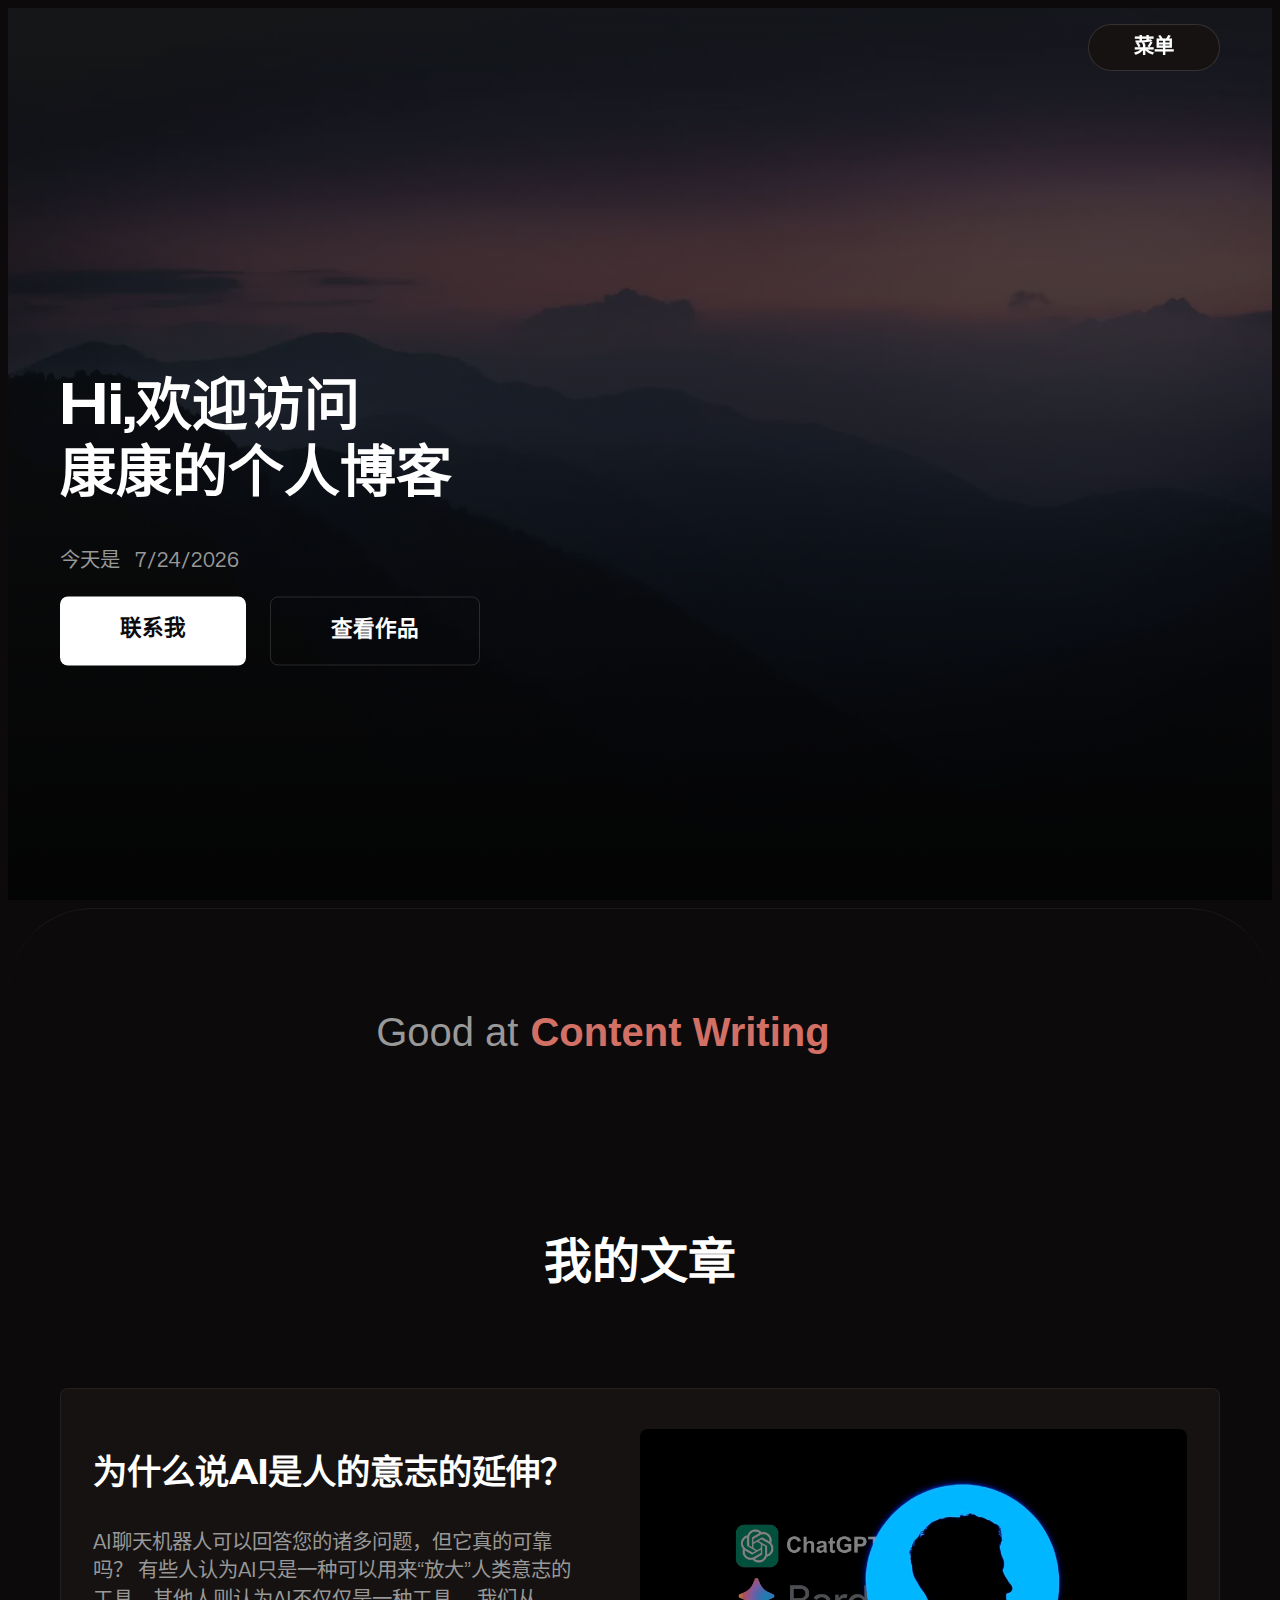
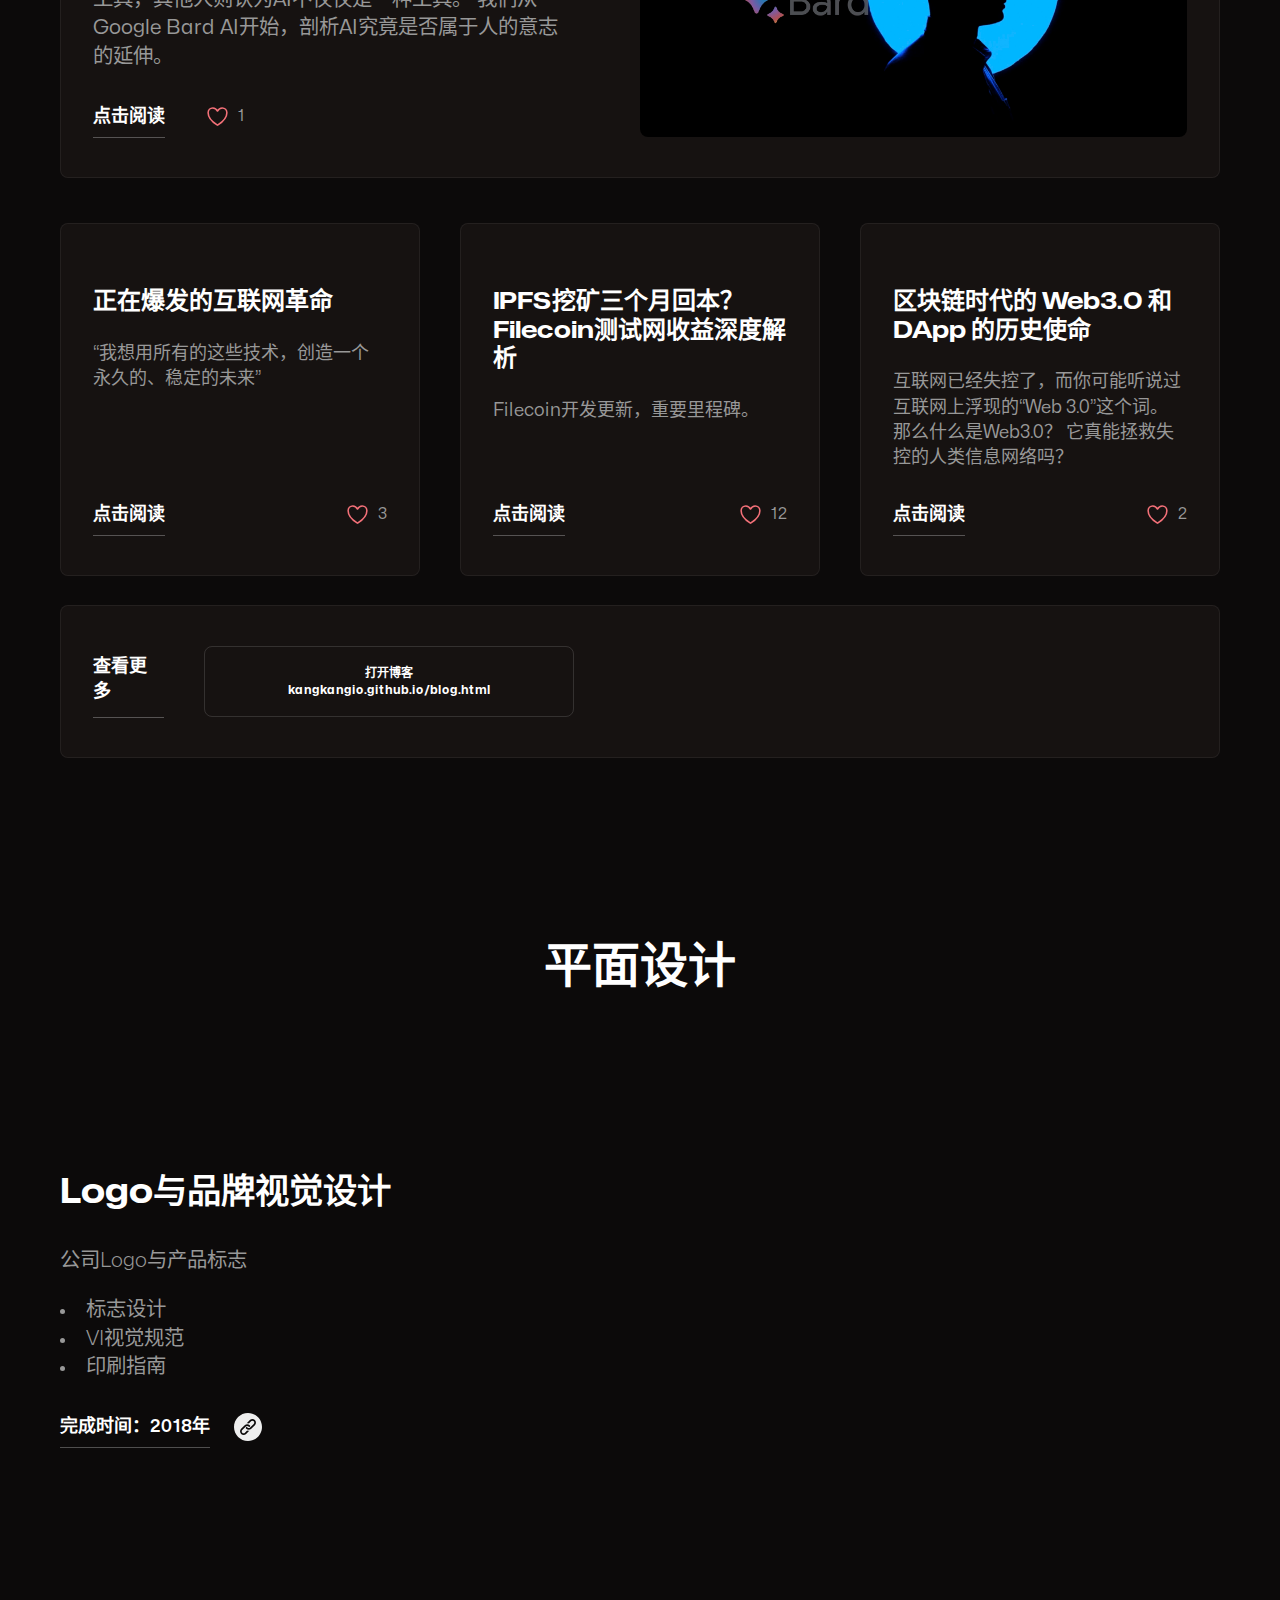
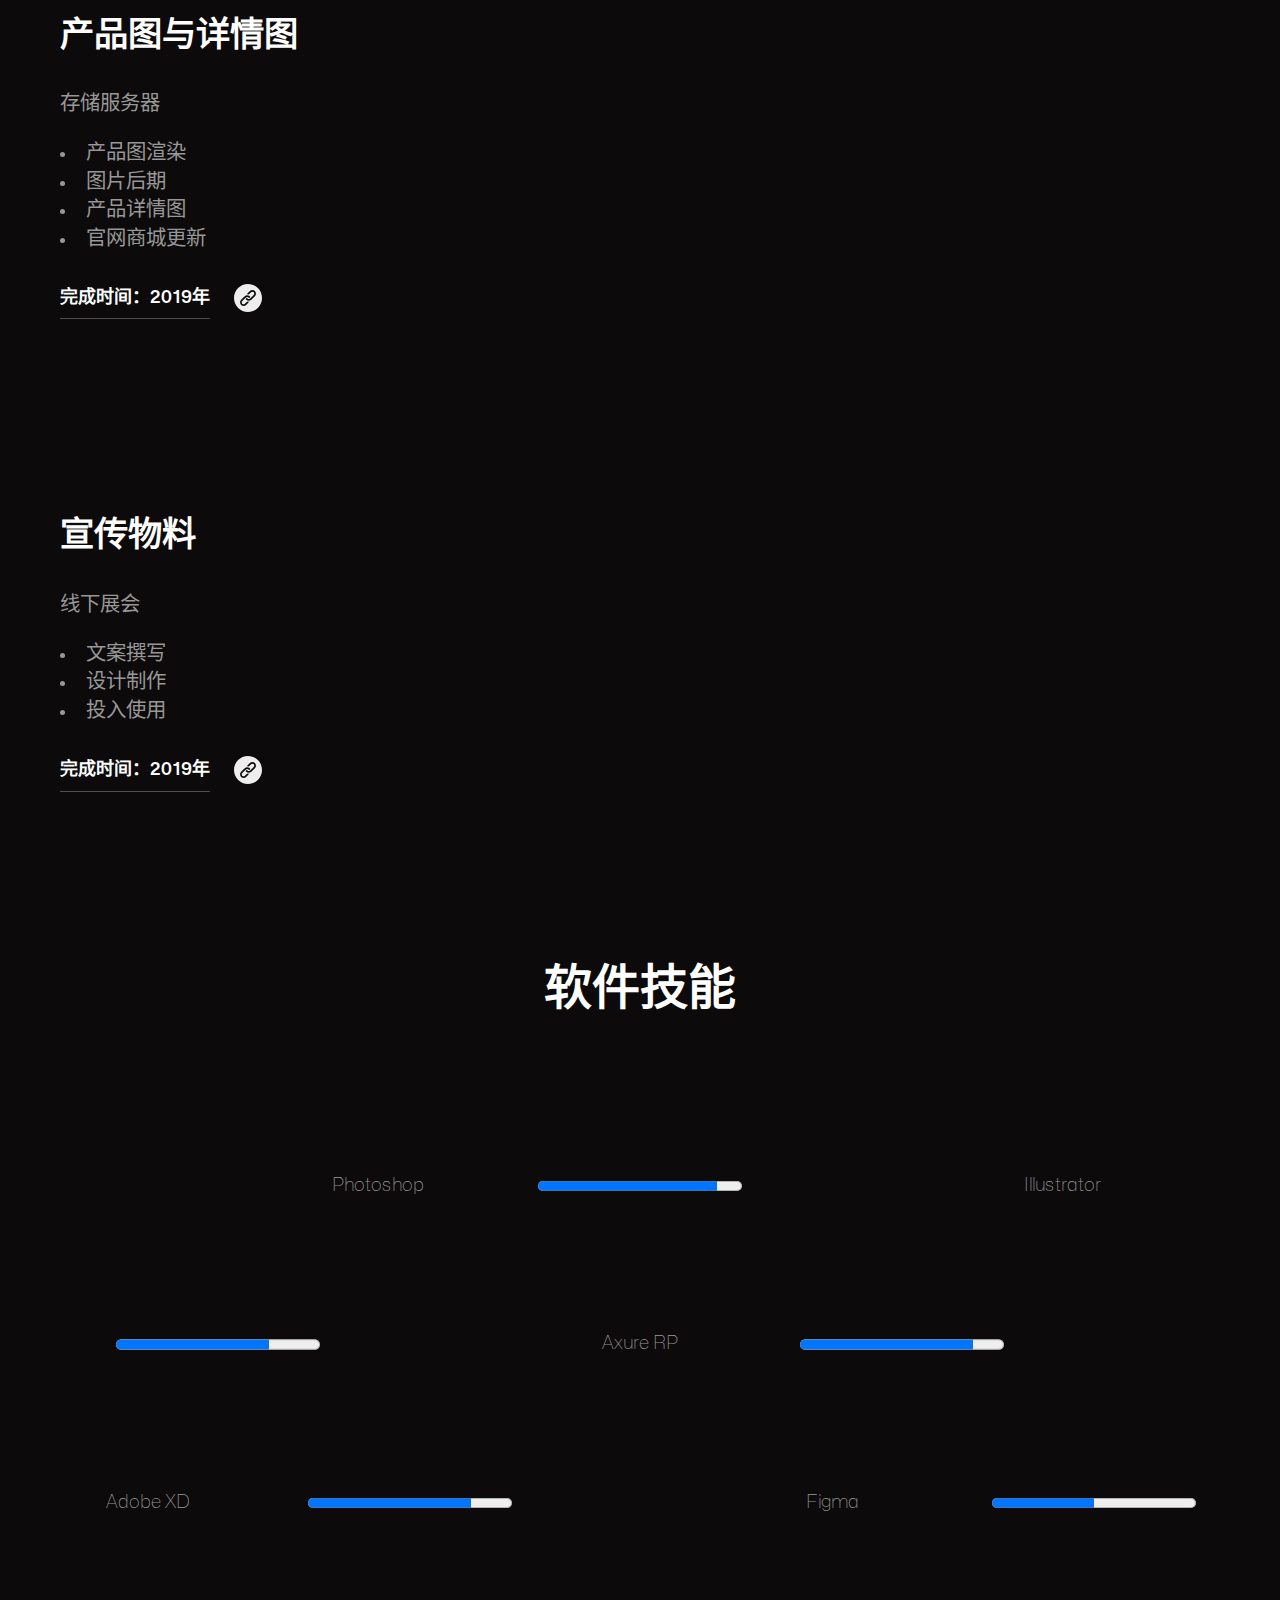
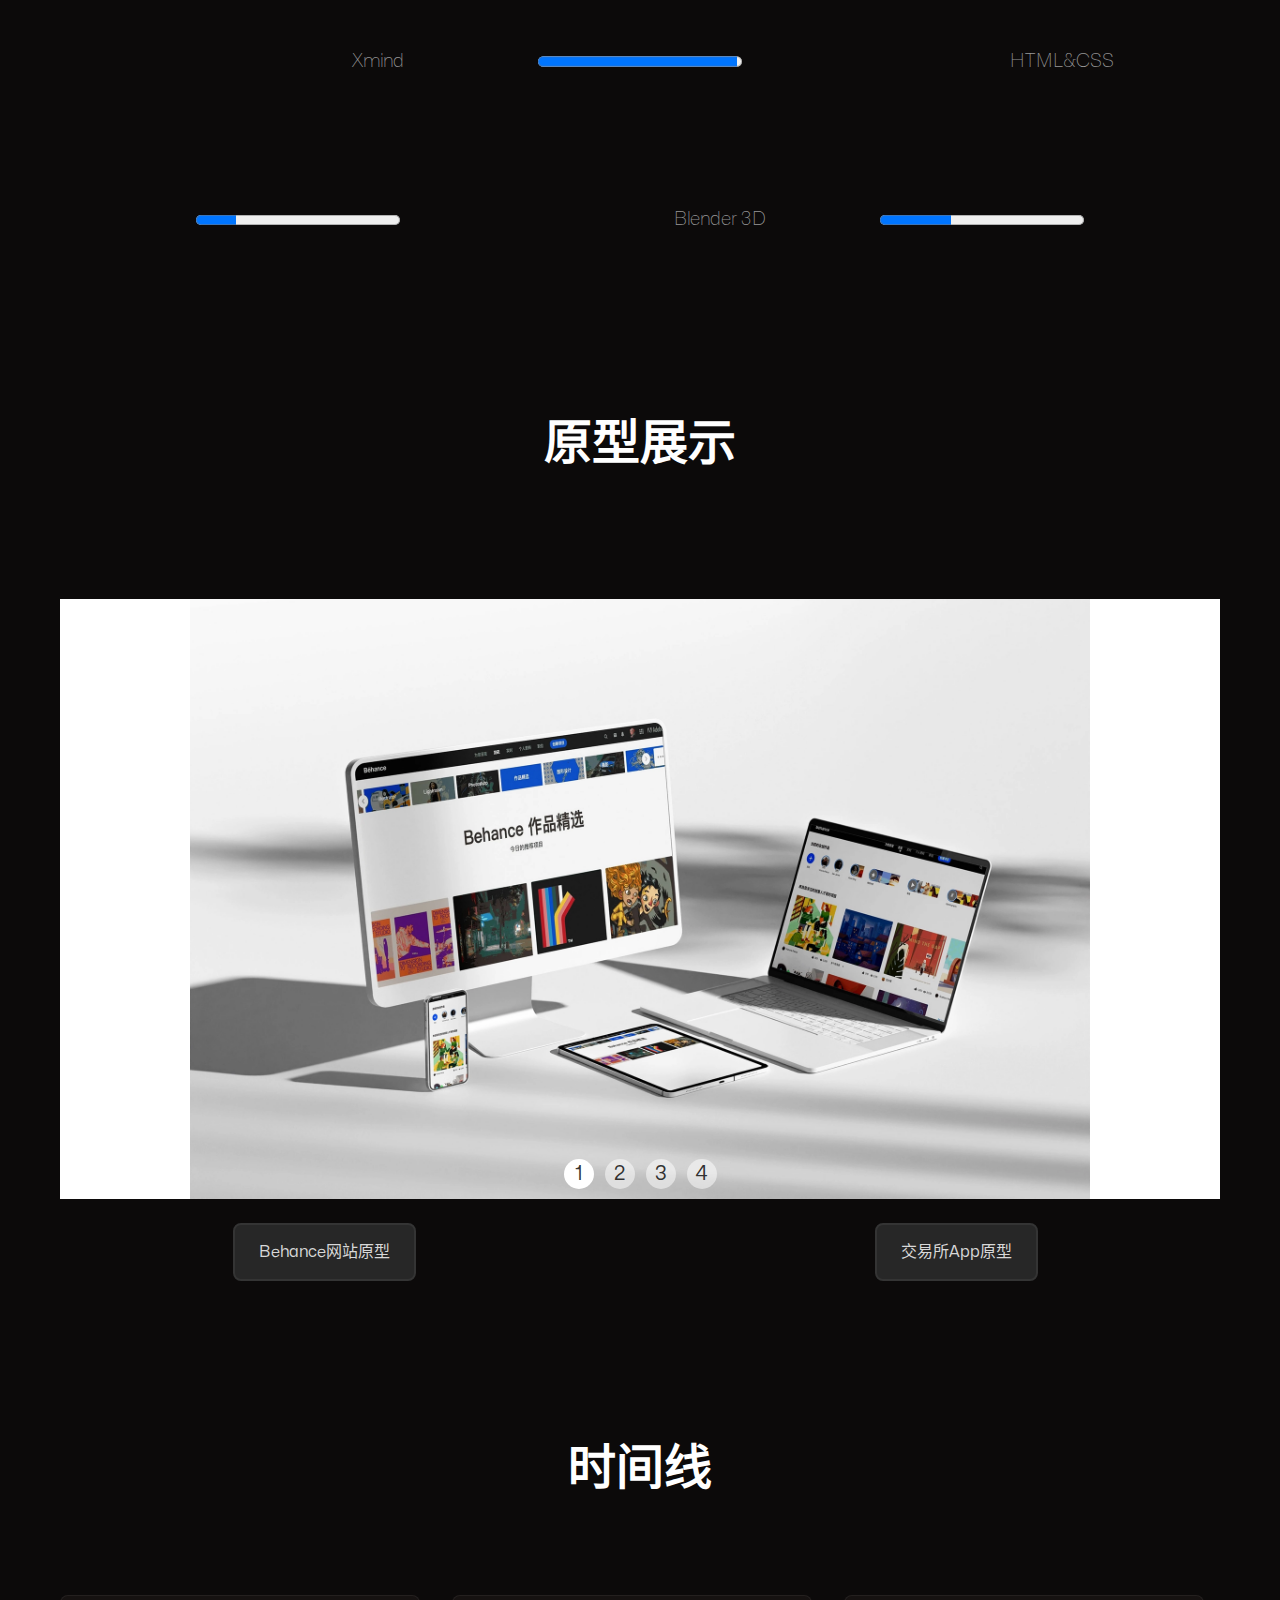
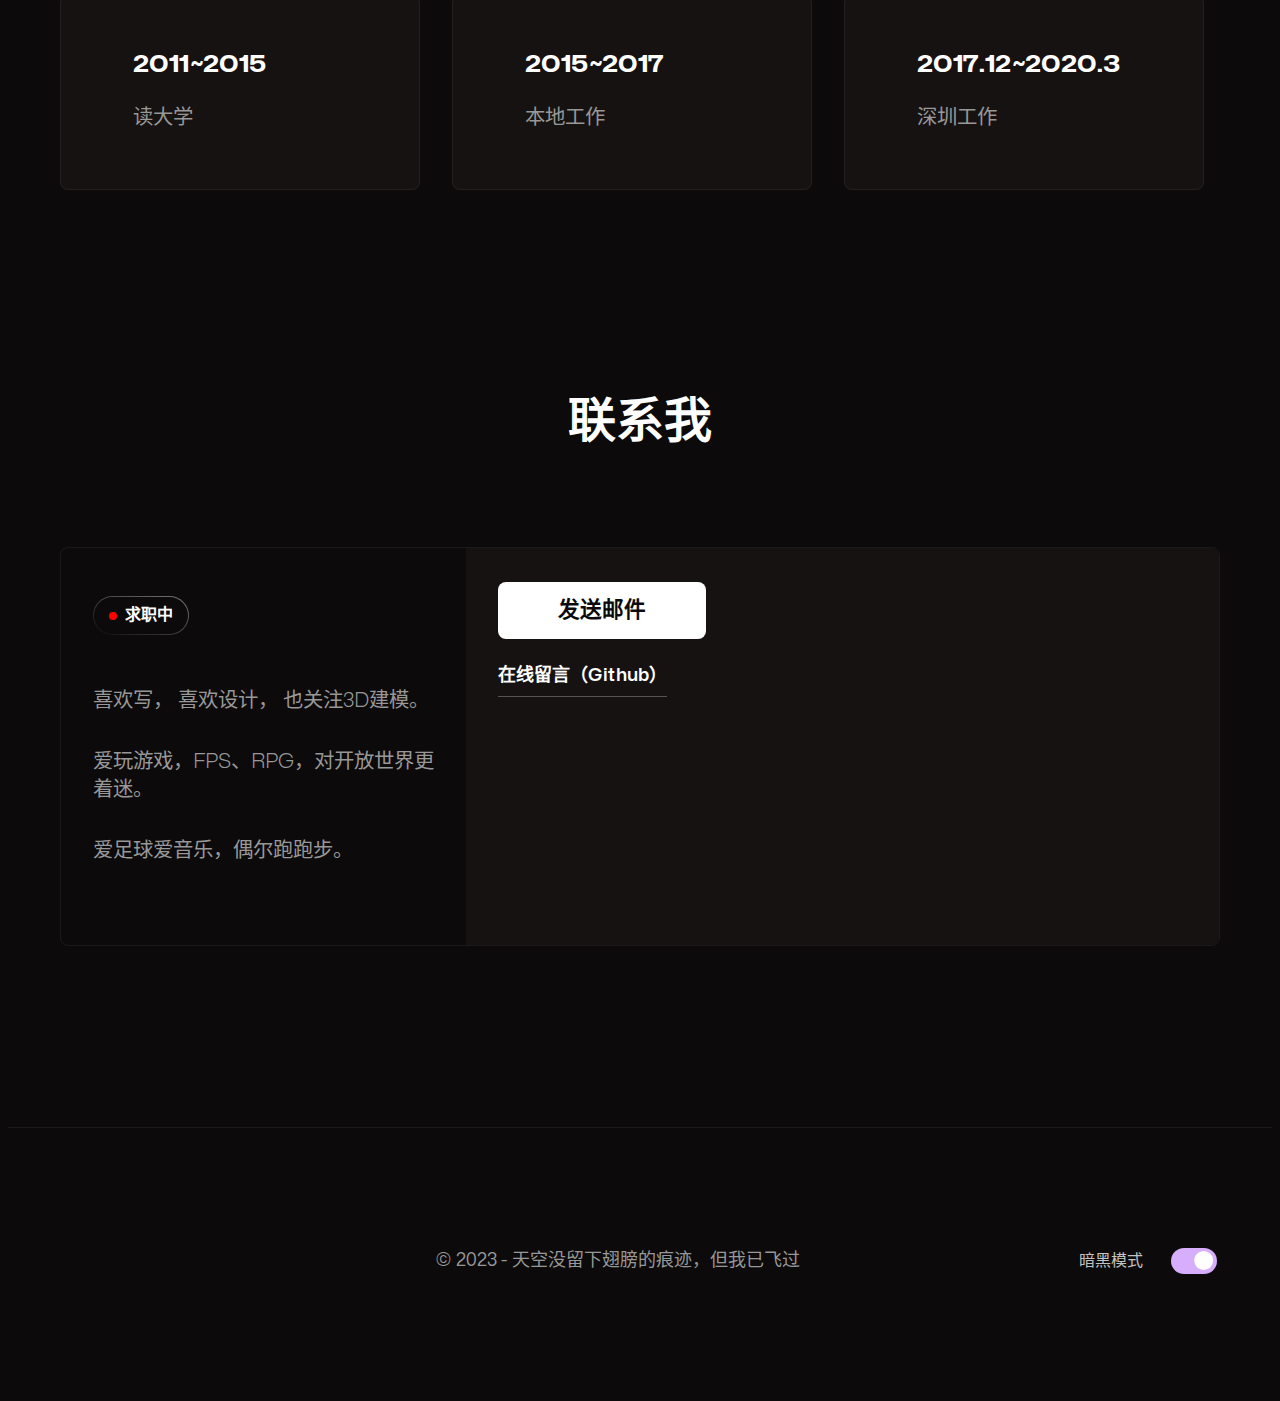
==== index.html @ b799b916 "V2" ====
<!DOCTYPE html>
<html lang="zh-CN">
  <head>
    <meta charset="UTF-8" />
    <meta http-equiv="X-UA-Compatible" content="IE=edge" />
    <meta name="viewport" content="width=device-width, initial-scale=1.0" />
    <meta name="robots" content="index, follow" />

    <!-- Read and update content attributes accordingly  -->

    <meta
      name="description"
      content="康康的个人网站"
    />

    <!-- Google / Search Engine Tags -->
<meta itemprop="name" content="康康的个人网站">
<meta itemprop="description" content="康康的个人网站">

<!-- Reference screenshot of updated site's header in place of content -->
<meta itemprop="image" content="assets/images/sharing-card.png">

<!-- Facebook Meta Tags -->
<meta property="og:url" content="#">
<meta property="og:type" content="website">
<meta property="og:title" content="康康的个人网站">
<meta property="og:description" content="康康的个人网站">

<!-- Reference screenshot of updated site's header in content -->
<meta property="og:image" content="assets/images/sharing-card.png">

<!-- Twitter Meta Tags -->
<meta name="twitter:card" content="summary_large_image">
<meta name="twitter:title" content="康康的个人网站">
<meta name="twitter:description" content="康康的个人网站">

<!-- Reference screenshot of updated site's header in content -->
<meta name="twitter:image" content="assets/images/sharing-card.png">


<!-- Update favicon href attribute with image of yourself -->
    <link
      rel="shortcut icon"
      href="assets/images/favicons.png"
      type="image/png"
    />

    <!-- Preloading fonts for better performance -->

    <link
      rel="preload"
      href="assets/fonts/Mona-Sans.woff2"
      as="font"
      type="font/woff2"
      crossorigin
    />

    <link rel="stylesheet" href="style.css" />
    <script src="script.js" defer></script>

    <!-- Your name here -->
    <title>康康的个人网站</title>
  </head>

  <body>

    <script>
      const theme = localStorage.getItem("theme") || "dark";
      document.body.classList.add(theme);
    </script>

    <header class="header">

      <div class="menu-btn-container">
        <div class="container">
          <button class="menu-btn">菜单</button>
        </div>
      </div>
      <nav class="nav hidden">
        <ol class="nav-items">
          <li class="nav-item"><a href="#">主 页</a></li>
          <li class="nav-item"><a href="#work">设 计</a></li>
          <li class="nav-item"><a href="/blog.html">文 章</a></li>
          <li class="nav-item"><a href="#skills">技 能</a></li>
          <li class="nav-item">
            <a href="#contact" aria-data="last-focused">联 系</a>
          </li>
        </ol>
      </nav>

      <div class="container">
        <div class="header-textbox">
          <!-- Replace with your name and job title -->
          <h1 class="h1">
            Hi,欢迎访问<br />
            康康的个人博客
          </h1>

          <!-- Add a small introductory paragraph about yourself -->
          <p class="header-text">
             <!-- date -->
            <div id="current_date">
              <script>
              date = new Date();
              year = date.getFullYear();
              month = date.getMonth() + 1;
              day = date.getDate();
              document.getElementById("current_date").innerHTML = "今天是 &nbsp; "+ month + "/" + day + "/" + year;
              </script>
              <!-- date end -->
          </p>

          <div class="header-btns">
            <a href="#contact" class="btn btn-cta">联系我</a>
            <a href="#blog" class="btn btn-secondary">查看作品</a>
          </div>
        </div>
      </div>
    </header>

    <main>
<!-- skill start-->   
      <section class="client">
        <div class="container">
          <h2 class="h2"></h2>
          <div class="logos">
            <!-- Replace alt with client/company name and src attributes of images with path to relative img of client logo -->
          
            <div class="logo-group">

             <!-- anmated text start-->  
             <div class="AnimatedText">

              <p>Good at</p>
              <b>
                <div class="innerAnimatedText">
                  Content Writing<br/> 
                  Copywriting<br/>
                  Graphic Design<br />
                  Product Operations<br />
                  PPT
                  </div>
              </b>
              
              </div>
             <!-- anmated text end-->   
            </div>
          </div>
        </div>
      </section>
<!-- skill end-->   

<!-- article start-->
 <section class="article">
  <div class="container">
    <h2 class="h2" id="blog">我的文章</h2>
    <div class="article-boxes">
      <article class="article-box featured-article">
        <div class="article-textbox">
          <div>
            <h3 class="h3">
              为什么说AI是人的意志的延伸？
            </h3>
            <p class="article-text">
              AI聊天机器人可以回答您的诸多问题，但它真的可靠吗？
              有些人认为AI只是一种可以用来“放大”人类意志的工具，其他人则认为AI不仅仅是一种工具。
              我们从Google Bard AI开始，剖析AI究竟是否属于人的意志的延伸。
            </p>
          </div>
          <div class="article-info">
            <a href="/articles/article20230601.html" class="link" target="_blank" rel="noopener"
              >点击阅读</a
            >
            <span class="reaction-count">
              <img src="./assets/images/heart-outline.svg" alt="heart" />
              1
            </span>
          </div>
        </div>
        <picture class="article-illustration">
          <img
            src="assets/images/featured-blog.webp"
            alt="img"
            loading="lazy"
          />
        </picture>
      </article>
      <article class="article-box">
        <div class="article-textbox">
          <div>
            <h3 class="h4">
              正在爆发的互联网革命
            </h3>
            <p class="article-text">
             “我想用所有的这些技术，创造一个永久的、稳定的未来”
            </p>
          </div>
          <div class="article-info">
            <a href="https://zhuanlan.zhihu.com/p/54314851" class="link" target="_blank" rel="noopener"
              >点击阅读</a>
            <span class="reaction-count">
              <img
                src="./assets/images/heart-outline.svg"
                alt="heart"
                loading="lazy"
              />
              3
            </span>
          </div>
        </div>
      </article>
      <article class="article-box">
        <div class="article-textbox">
          <div>
            <h3 class="h4">
              IPFS挖矿三个月回本？Filecoin测试网收益深度解析
            </h3>
            <p class="article-text">
              Filecoin开发更新，重要里程碑。
            </p>
          </div>
          <div class="article-info">
            <a href="https://zhuanlan.zhihu.com/p/57090824" class="link" target="_blank" rel="noopener"
              >点击阅读</a
            >
            <span class="reaction-count">
              <img
                src="./assets/images/heart-outline.svg"
                alt="heart"
                loading="lazy"
              />
              12
            </span>
          </div>
        </div>
      </article>
      <article class="article-box">
        <div class="article-textbox">
          <div>
            <h3 class="h4">区块链时代的 Web3.0 和 DApp 的历史使命</h3>
            <div class="article-text">
              互联网已经失控了，而你可能听说过互联网上浮现的“Web 3.0”这个词。
              那么什么是Web3.0？
              它真能拯救失控的人类信息网络吗？
            </div>
          </div>
          <div class="article-info">
            <a href="https://baijiahao.baidu.com/s?id=1640630807620251241&wfr=spider&for=pc" class="link" target="_blank" rel="noopener"
              >点击阅读</a
            >
            <span class="reaction-count">
              <img
                loading="lazy"
                src="./assets/images/heart-outline.svg"
                alt="heart"
              />
              2
            </span>
          </div>
        </div>
      </article>
    </div>
  <br>
           <!-- more-->
          <article class="article-box featured-article">
          <div class="article-textbox">
          <div class="article-info">
          <a href="/blog.html" class="link" target="_blank" rel="noopener">
        查看更多
      </a>
        <div class="header-btns">
          <a href="https://kangkangio.github.io/blog.html" class="btn btn-secondary" style="font-size: 12px;">打开博客 kangkangio.github.io/blog.html</a>
          
        </div>
          </div>
          </div>
          </article>
      <!-- more end-->

  </div>
</section>
<!-- Article end-->

<!-- Art work start -->
      <section class="work" aria-label="hidden">
        <div class="container">
          <h2 class="h2" id="work">平面设计</h2>
          <div class="work-boxes">
            <div class="work-box">
              <div class="work-textbox">
                <!-- Add your project title here -->
                <h3 class="h3">Logo与品牌视觉设计</h3>
                <!-- Add small description of your project  -->
                <p class="work-text">
                  公司Logo与产品标志
                </p>
                <!-- Add technologies you used to build the project -->
                <ol class="work-technologies">
                  <li>标志设计</li>
                  <li>VI视觉规范</li>
                  <li>印刷指南</li>
                </ol>

                <div class="work-links">
                  <!-- Add url of project in href attribute -->
                  <a href="https://theworldblock.com/archives/20650" target="_blank" rel="noopener" class="link"
                    >完成时间：2018年</a
                  >

                  <!-- Add link to project source code in href attribute if applicable otherwise feel free to delete or comment the markup -->
        
                  <a
                    href="https://theworldblock.com/archives/20650"
                    target="_blank"
                    rel="noopener"
                    title="Source code"
                  >
                    <img
                      src="assets/images/social-links/link.svg"
                      alt="GitHub"
                      loading="lazy"
                    />
                  </a>
                </div>
              </div>

         <!-- Update img src and alt attribute  -->

              <picture class="work-img">
                <img
                  loading="lazy"
                  src="assets/images/portfolio/portfolio-01.webp"
                  alt="agency elevation"
                />
              </picture>
            </div>
            <div class="work-box">
              <div class="work-textbox">
                <!-- Add your project title here -->
                <h3 class="h3">产品图与详情图</h3>
                <!-- Add small description of your project  -->

                <p class="work-text">存储服务器</p>
                <ol class="work-technologies">
                  <li>产品图渲染</li>
                  <li>图片后期</li>
                  <li>产品详情图</li>
                  <li>官网商城更新</li>
                  
                  
                </ol>
                <div class="work-links">
                  <!-- Add url of project in href attribute -->
                  <a href="https://theworldblock.com/archives/20650" target="_blank" rel="noopener" class="link"
                    >完成时间：2019年</a
                  >

                     <!-- Add link to project source code in href attribute if applicable otherwise feel free to delete or comment the markup -->
                     <a
                    href="https://theworldblock.com/archives/20650"
                    target="_blank"
                    rel="noopener"
                    title="Source code"
                  >
                    <img
                      src="assets/images/social-links/link.svg"
                      alt="GitHub"
                      loading="lazy"
                    />
                  </a>
                </div>
              </div>
         <!-- Update img src and alt attribute  -->
              <picture class="work-img">
                <img
                  loading="lazy"
                  src="assets/images/portfolio/portfolio-02.webp"
                  alt="portfolio template"
                />
              </picture>
            </div>
            <div class="work-box">
              <div class="work-textbox">
                <!-- Add your project title here -->
                <h3 class="h3">宣传物料</h3>
                <!-- Add small description of your project  -->
                <p class="work-text">
                  线下展会
                </p>
                <ol class="work-technologies">
                  <li>文案撰写</li>
                  <li>设计制作</li>
                  <li>投入使用</li>
                </ol>
                <div class="work-links">
                  <!-- Add url of project in href attribute -->
                  <a href="https://www.geekmeta.com/article/1039792.html" target="_blank" rel="noopener" class="link"
                    >完成时间：2019年</a
                  >

                   <!-- Add link to project source code in href attribute if applicable otherwise feel free to delete or comment the markup -->
                  <a
                    href="https://www.geekmeta.com/article/1039792.html"
                    target="_blank"
                    rel="noopener"
                    title="Source code"
                  >
                    <img
                      src="assets/images/social-links/link.svg"
                      alt="GitHub"
                      loading="lazy"
                    />
                  </a>
                </div>
              </div>
         <!-- Update img src and alt attribute  -->
              <picture class="work-img">
                <img
                  loading="lazy"
                  src="assets/images/portfolio/portfolio-03.webp"
                  alt="contribute dev"
                />
              </picture>
            </div>
          </div>
        </div>
      </section>
<!-- Art work end-->

<!-- Skills Tools start-->

   <!-- Update skills-img src,logos in assets/images/skill-->

      <section class="skills">
        <div class="container">
          <h2 class="h2" id="skills">软件技能</h2>
          <div class="skills-imgs">

          <img style="width:64px;height:auto;"src="assets/images/icons/Photoshop.svg" alt="React" class="skills-img" loading="lazy" title="React">
          <p class="tools">Photoshop</p>
          <progress value="88" min="0" max="100" class="progress"> </progress>

          <img style="width:64px;height:auto;"src="assets/images/icons/Illustrator.svg" alt="React" class="skills-img" loading="lazy" title="React">
          <p class="tools">Illustrator</p>
          <progress value="75" min="0" max="100" class="progress"> </progress>

          <img style="width:64px;height:auto;"src="assets/images/icons/Axure.svg" alt="React" class="skills-img" loading="lazy" title="React">
          <p class="tools">Axure RP</p>
          <progress value="85" min="0" max="100" class="progress"> </progress>

          <img style="width:64px;height:auto;"src="assets/images/icons/AdobeXD.svg" alt="React" class="skills-img" loading="lazy" title="React">
          <p class="tools">Adobe XD</p>
          <progress value="80" min="0" max="100" class="progress"> </progress>

          <img style="width:64px;height:auto;"src="assets/images/icons/Figma.svg" alt="React" class="skills-img" loading="lazy" title="React">
          <p class="tools">Figma</p>
          <progress value="50" min="0" max="100" class="progress"> </progress>
          
          <img style="width:64px;height:auto;"src="assets/images/icons/Xmind.svg" alt="React" class="skills-img" loading="lazy" title="React">
          <p class="tools">Xmind</p>
          <progress value="98" min="0" max="100" class="progress"> </progress>
          
          <img style="width:64px;height:auto;"src="assets/images/icons/HTMLCSS.svg" alt="React" class="skills-img" loading="lazy" title="React">
          <p class="tools">HTML&CSS</p>
          <progress value="20" min="0" max="100" class="progress"> </progress>

          <img style="width:64px;height:auto;"src="assets/images/icons/Blender.svg" alt="React" class="skills-img" loading="lazy" title="React">
          <p class="tools">Blender 3D</p>
          <progress value="35" min="0" max="100" class="progress"> </progress>
       
         </div>
        </div>
      </section>
<!-- Skills Tools end -->


<!-- Mockup Start -->
  <section class="article">
    <div class="container">
      <br>
      <h2 class="h2" id="">原型展示</h2>
      <br>
      <br>
      <br>
      <!--Image Slider Start -->
      <div class="CSSgal">

        <!-- Don't wrap targets in parent -->
        <s id="s1"></s> 
        <s id="s2"></s>
        <s id="s3"></s>
        <s id="s4"></s>
      
        <div class="slider">

          <div style="background:rgb(255, 255, 255);">
            <img height="600" width="100%" src="assets\images\mockups\mockup-01.webp">

          </div>

          <div style="background:rgb(255, 255, 255);">
            <img height="600" width="100%"  src="assets\images\mockups\mockup-02.webp">

          </div>
         
          <div style="background:rgb(255, 255, 255);">
            <img height="600" width="100%"  src="assets\images\mockups\mockup-03.webp">

          </div>
          <div style="background:rgb(255, 255, 255);">
            <img height="600" width="100%"  src="assets\images\mockups\mockup-04.webp">

          </div>

        </div>
        
        <div class="prevNext">
          <div><a href="#s4"></a><a href="#s2"></a></div>
          <div><a href="#s1"></a><a href="#s3"></a></div>
          <div><a href="#s2"></a><a href="#s4"></a></div>
          <div><a href="#s3"></a><a href="#s1"></a></div>
        </div>
      
        <div class="bullets">
          <a href="#s1">1</a>
          <a href="#s2">2</a>
          <a href="#s3">3</a>
          <a href="#s4">4</a>
        </div>

      </div>
      <!--Image Slider End -->
      
    </div>

    <!--button -->
    <div class="buttonContainer">
      <div class="buttonColumn">
        <a href="https://www.woshipm.com/rp/4095619.html" class="buttonA">Behance网站原型</a>
      </div>
      <div class="buttonColumn">
        <a href="#" class="buttonA">交易所App原型</a>
      </div>

    </div>
    <!--button end-->

  </section>

<!-- Mockup End -->

<!-- Timeline Start-->
      <!-- Replace testimonials, author name, author job, img src and, alt attributes -->

      <section class="recommendations container">
        <h2 class="h2">时间线</h2>
        <ol class="testimonials cards" tabindex="0">
          <li class="testimonial card">
            <blockquote class="testimonial-text">
              <h3>2011~2015</h3>
              <p>读大学</p>
            </blockquote>
          </li>
          <li class="testimonial card">
            <blockquote class="testimonial-text">
              <h3>2015~2017</h3>
              <p>本地工作</p>
            </blockquote>
          </li>
          <li class="testimonial card">
            <blockquote class="testimonial-text">
              <h3>2017.12~2020.3</h3>
              <p>深圳工作</p>
            </blockquote>
          </li>
          <li class="testimonial card">
            <blockquote class="testimonial-text">
              <h3>2020.3~2023.5</h3>
              <p>辞职待业</p>
            </blockquote>
          </li>
          <li class="testimonial card">
            <blockquote class="testimonial-text">
              <h3>2023~</h3>
              <p>新征程</p>
            </blockquote>
          </li>
        </ol>
      </section>



  <!-- contact start -->

      <section class="contact">
        <div class="container">
          <h2 class="h2" id="contact">联系我</h2>
          <div class="contact-content">
            <div class="contact-textbox">
              <!-- Please comment this component if you're not available for hire -->
              <strong href="#" class="hire-alert">
                <span class="indicator"></span>
                求职中
              </strong>
              <p class="contact-text">
                喜欢写，
                喜欢设计，
                也关注3D建模。 
              </p>
              <p class="contact-text">
                爱玩游戏，FPS、RPG，对开放世界更着迷。
              </p>
              <p class="contact-text">
                爱足球爱音乐，偶尔跑跑步。
              </p>
              <!-- Replace src with your signatures and name -->
              <img
                src="assets/images/signatures.png"
                alt="Syed Mohsin"
                class="signatures"
                loading="lazy"
              />
            </div>
            <form action="#" class="contact-form" netlify>
              <button type="submit"><a href = "mailto: tesla@outlook.com" class="btn btn-cta">发送邮件</a></button>
              <br>
              <br>
              <a href="https://github.com/kangkangio/kangkangio.github.io/discussions" target="_blank" rel="noopener" class="link">在线留言（Github）</a>
            </form>
          </div>
        </div>
      </section>
    </main>

    <footer class="footer">
      <div class="container">
        <div class="footer-content">
          <!-- Update href and src attributes -->
          <nav>
            <ol class="footer-links">
              <li class="footer-link">
                <a title="GitHub" href="https://github.com/kangkangio" target="_blank" rel="noopener"
                  ><img
                    loading="lazy"
                    src="assets/images/social-links/github.svg"
                    alt="GitHub"
                /></a>
              </li>
              <li class="footer-link">
                <a title="Github Page" href="https://kangkangio.github.io/" target="_blank" rel="noopener"
                  ><img
                    loading="lazy"
                    src="assets/images/social-links/homepage.svg"
                    alt="Github Page"
                /></a>
              </li>

            </ol>
          </nav>
          <p class="footer-text">
            &copy; 2023 - 天空没留下翅膀的痕迹，但我已飞过 <a target="_blank" rel="noopener" href="kangkangio.github.io"></a>
          </p>
          <label class="theme-switch" for="theme-switch">
            <span>暗黑模式</span>
            <input type="checkbox" id="theme-switch" role="switch"/>
          </label>
        </div>
      </div>
    </footer>
  </body>
</html>
---- style.css ----
/* --------------------------------- */
/* ----- Basic Setup -----*/
/* --------------------------------- */

@font-face {
  font-family: "Mona Sans";
  src: url("assets/fonts/Mona-Sans.woff2") format("woff2 supports variations"),
    url("assets/fonts/Mona-Sans.woff2") format("woff2-variations");
  font-display: swap;
  font-weight: 200 900;
  font-stretch: 75% 125%;
}

:root {
  --h1: 3.5rem;
  --h2: 3rem;
  --h3: 2.145rem;
  --h4: 1.5rem;
  --text-large: 1.6rem;
  --text-medium: 1.275rem;
  --text-small: 1.125rem;

  --gradient-brand: radial-gradient(
      at 60% 31%,
      rgb(255, 131, 139) 0px,
      transparent 50%
    ),
    radial-gradient(at 48% 98%, rgba(0, 255, 166, 0.707) 0px, transparent 50%),
    radial-gradient(at 84% 67%, rgb(255, 129, 125) 0px, transparent 50%),
    radial-gradient(at 16% 47%, rgb(255, 90, 112) 0px, transparent 50%),
    radial-gradient(at 73% 11%, rgb(115, 255, 225) 0px, transparent 50%),
    radial-gradient(at 49% 37%, rgba(255, 249, 89, 0.695) 0px, transparent 50%),
    radial-gradient(at 70% 21%, rgba(58, 255, 186, 0.715) 0px, transparent 50%);
  --easing: cubic-bezier(0.86, 0, 0.07, 1);

  --site-max-width: 1280px;
  --gutter-nano: 0.5rem;
  --gutter-micro: 1rem;
  --gutter-x-small: 1.5rem;
  --gutter-small: 2rem;
  --gutter-medium: 2.5rem;
  --gutter-large: 3rem;
  --gutter-x-large: 6rem;
  --gutter-huge:6rem;

  --scroll-padding: 4.375rem;
  --radius: 85px;
}

body.dark {
  --bg-color-primary: #0c0a0a;
  --bg-color-secondary: #161211;
  --important: #fff;
  --sub: #c3c3c3;
  --body: #989898;
  --border: #c0c0c015;
  --border-dark: #c0c0c02f;
  --gradient-border: linear-gradient(to left bottom, #777, #0e0d0d);
  --shadow: 0 1rem 1rem #00000040;
}

body.light {
  --bg-color-primary: #fbfbfb;
  --bg-color-secondary: #ffffff;
  --important: #000;
  --sub: #111;
  --body: #585b63;
  --border: #62626234;
  --border-dark: #5e5e5e1f;
  --gradient-border: linear-gradient(to left bottom, #000000c6, #0e0d0d00);
  --shadow: 0 1rem 1rem rgba(0, 0, 0, 0.25);
}

*,
*::after,
*::before {
  /*margin: 0;  padding 控制*/
  padding: 0;
  box-sizing: inherit;
}

html {
  font-family: "Mona Sans", sans-serif;
  box-sizing: border-box;
  scroll-padding-top: var(--scroll-padding);
  /* scroll-behavior: smooth; */
}

/* Ensure that our site is accessible to users who may have vestibular disorders */

/* @media (prefers-reduced-motion: reduce) {
  html {
    scroll-behavior: auto;
  }
} */

@media (max-width: 1200px) {
  html {
    font-size: 90%;
  }
}

@media (max-width: 645px) {
  html {
    font-size: 80%;
  }
}

body {
  font-size: var(--text-medium);
  color: var(--body);
  background-color: var(--bg-color-primary);
  line-height: 1.4;
  text-rendering: optimizeLegibility;
  overflow-x: hidden;
}

/* Improve media defaults */

picture,
svg,
img {
  display: block;
  max-inline-size: 100%;
  object-fit: contain;
}

textarea {
  resize: none;
}

/* --------------------------------- */
/* ----- Typography -----*/
/* --------------------------------- */

input,
textarea,
button {
  font: inherit;
}

p,
h1,
h2,
h3,
.h4 {
  overflow-wrap: break-word;
}

h1,
h2,
h3,
.h4 {
  font-stretch: 125%;
  line-height: 1.2;
  color: var(--important);
}

.h1 {
  font-size: var(--h1);
}

.h2 {
  font-size: var(--h2);
  text-align: center;
}

.h3 {
  font-size: var(--h3);
}

.h4 {
  font-size: var(--h4);
}

@media (max-width: 845px) {
  :root {
    --h1: 2.845rem;
    --h2: 2.45rem;
    --h3: 1.85rem;
  }
}

@media (max-width: 700px) {
  :root {
    --h1: 2.545rem;
  }
}

@media (max-width: 545px) {
  :root {
    --h1: 2.4rem;
    --text-large: 1.5rem;
  }
}

@media (max-width: 485px) {
  :root {
    --h1: 2.145rem;
    --h2: 1.875rem;
    --h3: 1.6rem;
    --text-large: 1.345rem;
  }
}

/* --------------------------------- */
/* ----- Utilities -----*/
/* --------------------------------- */

/* Center and constrain the width of page sections */

.container {
  max-inline-size: var(--site-max-width);
  margin-inline: auto;
}

@media (max-width: 1375px) {
  :root {
    --site-max-width: 1160px;
  }
}

@media (max-width: 1275px) {
  .container {
    padding-inline: var(--gutter-small);
  }
}

@media (max-width: 1200px) {
  .container {
    padding-inline: var(--gutter-medium);
  }
}

@media (max-width: 575px) {
  .container {
    padding-inline: var(--gutter-small);
  }
}

/* disable scroll when menu is opened */

.lock-screen {
  overflow-y: hidden;
}

/* hides visually and removes from accessibility tree  */

.hidden {
  visibility: hidden;
  transform: translateX(-100%);
}

.transform {
  transform: translateY(6rem);
  opacity: 0;
}

.shown {
  transition: 0.1s;
  color: lightgrey;
}

/* --------------------------------- */
/* ----- Components -----*/
/* --------------------------------- */

.btn {
  font-size: 1.35rem;
  font-weight: 700;
  text-decoration: none;
  text-align: center;
  padding: 18px 60px;
  border-radius: var(--gutter-nano);
  transition: 0.3s all ease-in-out;
  cursor: pointer;
}

@media (max-width: 700px) {
  .btn {
    padding: 16px 48px;
  }
}

@media (max-width: 485px) {
  .btn {
    font-size: 1.2rem;
    padding: 14px 38px;
  }
}

.btn-cta {
  color: var(--bg-color-primary);
  background-color: var(--important);
}

body.dark .btn-cta:hover,
body.dark .btn-cta:focus {
  box-shadow: #ffffff40 0 0 0 var(--gutter-nano);
}

body.light .btn-cta:hover,
body.light .btn-cta:focus {
  box-shadow: #07070733 0 0 0 var(--gutter-nano);
}

.btn-secondary {
  border: 1px solid var(--border-dark);
  color: var(--important);
}

.btn-secondary:hover,
.btn-secondary:focus {
  border-color: var(--important);
}

.link {
  display: inline-block;
  font-weight: 600;
  font-size: var(--text-small);
  padding: var(--gutter-nano) 0;
  text-decoration: none;
  color: var(--important);
  position: relative;
}

.link::after,
.link::before {
  content: "";
  width: 100%;
  height: 1px;
  margin-block-start: var(--gutter-nano);
  position: absolute;
  bottom: -1px;
  left: 0;
  transition: 300ms;
}

body.dark .link::before {
  background-color: #d3d3d357;
}

body.dark .link::after {
  background-color: white;
}

body.light .link::before {
  background-color: lightgray;
}

body.light .link::after {
  background-color: black;
}

.link::after {
  background-color: white;
  transform-origin: left;
  transform: scaleX(0);
}

.link:hover::after,
.link:focus::after {
  transform: scaleX(1);
}

/* shiny-on-hover effect that follows your mouse */

.card {
  position: relative;
}

.card::after {
  content: "";
  position: absolute;
  inset: 0;
  background-image: radial-gradient(
    600px at var(--x) var(--y),
    #fffcfc18,
    transparent 40%
  );
  border-radius: inherit;
  opacity: 0;
  transition: opacity 0.2s;
  filter: blur(25px);
}

.card:hover::after {
  opacity: 1;
}

/* --------------------------------- */
/* ----- Layout -----*/
/* --------------------------------- */

section:not(:first-child) {
  padding-block-start: var(--gutter-huge);
}

section:first-child {
  padding-block-start: 1rem;
}

@media (max-width: 885px) {
  :root {
    --gutter-huge: 8rem;
    --gutter-x-large: 4rem;
  }
}

main {
  border-top: 1px solid var(--border);
  border-top-left-radius: var(--radius);
  border-top-right-radius: var(--radius);
  background-color: var(--bg-color-primary);
  transform: translateY(calc(-1 * var(--radius)));
}

@media (max-width: 1185px) {
  :root {
    --radius: 45px;
  }
}

/* --------------------------------- */
/* ----- Menu Button -----*/
/* --------------------------------- */

.menu-btn-container {
  position: fixed;
  width: 100%;
  top: var(--gutter-x-small);
  left: 0;
  z-index: 4;
}

.menu-btn {
  display: block;
  margin-inline-start: auto;
  border: 1px solid var(--border-dark);
  /* Using width to prevent from jerk when text content changes */
  width: 132px;
  padding-block: var(--gutter-nano);
  border-radius: var(--gutter-large);
  text-decoration: none;
  background-color: var(--bg-color-secondary);
  color: var(--important);
  cursor: pointer;
}

.menu-btn,
.nav-items a {
  font-stretch: 125%;
  font-weight: 900;
}

/* --------------------------------- */
/* ----- Navigation -----*/
/* --------------------------------- */

.nav {
  min-block-size: 100vh;
  position: fixed;
  width: 100%;
  background-color: #ff5e99;
  background-image: var(--gradient-brand);
  transition: 450ms var(--easing);
  z-index: 3;
}

.nav-items {
  position: absolute;
  top: 50%;
  left: 15%;
  transform: translateY(-50%) translateX(-15%);
  list-style-type: none;
}

.nav-item:not(:last-child) {
  margin-block-end: var(--gutter-x-small);
}

.nav-item a {
  display: inline-block;
  font-size: var(--h2);
  text-decoration: none;
  color: #fff;
}

.nav-item a::after {
  content: "";
  display: block;
  block-size: var(--gutter-nano);
  width: 100%;
  transform: scale(0);
  transform-origin: left;
  background-color: white;
  transition: transform 250ms var(--easing);
}

.nav-item a:hover::after,
.nav-item a:focus::after {
  transform: scale(1);
}

/* --------------------------------- */
/* ----- Header -----*/
/* --------------------------------- */

.header {
  min-block-size: calc(100vh + var(--radius));
  background-attachment: fixed;
  background-size: cover;
  background-position: center;
  background-repeat: no-repeat;
  position: relative;
}

body.dark .header {
  background-image: linear-gradient(#0000008b, #000000e6),
    url("assets/images/hero-bg.webp");
}

body.light .header {
  background-image: linear-gradient(#ffffffa2, #ffffffe6),
    url("assets/images/hero-bg-light.webp");
}

.header-textbox {
  position: absolute;
  top: 50%;
  transform: translateY(-50%);
}

.header-text {
  font-size: var(--text-large);
  font-weight: 400;
  max-inline-size: 745px;
  margin-block-start: var(--gutter-micro);
  margin-block-end: var(--gutter-medium);
}

@media (max-width: 1200px) {
  .header-text {
    max-inline-size: 685px;
  }
}

@media (max-width: 845px) {
  .header-text {
    max-inline-size: 585px;
  }
}

.header-btns {
  display: inline-flex;
  gap: var(--gutter-x-small);
}

@media (max-width: 400px) {
  .header-textbox {
    left: 0;
    text-align: center;
    padding-inline: 0.6rem;
  }
  .header-btns {
    flex-direction: column;
    width: 80%;
  }
}

/* --------------------------------- */
/* ----- Clients -----*/
/* --------------------------------- */

.logos {
  display: flex;
  justify-content: space-around;
  align-items: flex-start;
}

@media (max-width: 885px) {
  .logos {
    padding-block-start: calc(
      var(--gutter-x-large) + var(--gutter-x-large) - 2rem
    );
  }
}

.logo-group {
  display: flex;
  flex-direction: column;
  align-items: center;
  justify-content: center;
  position: relative;
}

.logo {
  position: absolute;
  top: 0;
  max-block-size: 60px;
  max-inline-size: 150px;
  transition: all 2.4s cubic-bezier(0.25, 1, 0.5, 1);
}

@media (max-width: 845px) {
  .logo {
    max-inline-size: 100px;
  }

  .logo-group:last-child {
    display: none;
  }
}

@media (max-width: 400px) {
  .logo {
    max-inline-size: 85px;
  }
}

.logo.hide {
  opacity: 0;
}

.logo.to-top {
  transform: scale(0.4) translateY(-150px);
}

.logo.to-bottom {
  transform: scale(0.4) translateY(150px);
}

body.dark .logo {
  filter: invert(97%) grayscale(100%) opacity(0.6);
}

body.light .logo {
  filter: grayscale(100%) opacity(0.6);
}

/* --------------------------------- */
/* ----- Work -----*/
/* --------------------------------- */

.work-boxes {
  padding-block-start: var(--gutter-x-large);
}

.work-box {
  display: flex;
  justify-content: space-between;
  align-items: center;
}

@media (max-width: 1045px) {
  .work-boxes {
    max-inline-size: fit-content;
    margin-inline: auto;
  }

  .work-box {
    flex-direction: column-reverse;
    align-items: flex-start;
  }

  .work-img {
    margin-block-end: var(--gutter-medium);
  }
}

.work-box:not(:last-child) {
  margin-block-end: var(--gutter-huge);
}

@media (max-width: 1285px) {
  .work-box:not(:last-child) {
    margin-block-end: 8rem;
  }
}

.work-img,
.work-textbox {
  flex-basis: 49%;
}

.work-img {
  max-inline-size: 785px;
  transition: 0.6s all;
}

body.light .work-img {
  box-shadow: var(--shadow);
}

.work-textbox {
  max-inline-size: 445px;
}

@media (max-width: 885px) {
  .work h2 {
    margin-block-start: 45px;
  }
}

@media (max-width: 485px) {
  .work h2 {
    margin-block-start: 0;
  }
}

.work-text {
  margin-block: var(--gutter-micro);
}

.work-technologies {
  list-style-position: inside;
  list-style-type: disc;
  margin-block-end: var(--gutter-x-small);
}

.work-links {
  display: inline-flex;
  align-items: center;
  gap: var(--gutter-x-small);
}

.work-links img {
  block-size: 28px;
  inline-size: 28px;
}

body.dark .work-links img {
  filter: invert(1);
}

/* Github icon */

.work-links > a:last-child {
  transition: 0.3s transform ease-in;
}

.work-links > a:last-child:hover,
.work-links > a:last-child:focus {
  transform: scale(1.1);
}

.work-text,
.contact-text,
.work-technologies {
  font-weight: 300;
}

.work-textbox h3,
.work-text,
.work-technologies,
.work-links {
  --delay: 0.2s;
  animation: slide-up 0.6s cubic-bezier(0.16, 1, 0.3, 1) both;
  animation-play-state: paused;
}

.work-text {
  animation-delay: var(--delay);
}

.work-technologies {
  animation-delay: calc(var(--delay) * 1.5);
}

.work-links {
  animation-delay: calc(var(--delay) * 2);
}

@keyframes slide-up {
  from {
    transform: translateY(45px);
    opacity: 0;
  }

  to {
    transform: none;
    opacity: 1;
  }
}

/* --------------------------------- */
/* ----- Articles -----*/
/* --------------------------------- */

.article-boxes {
  display: flex;
  flex-flow: row wrap;
  gap: 3.5%;
  margin-block-start: var(--gutter-x-large);
}

.article-box {
  flex-basis: 31%;
  border: 1px solid var(--border);
  padding: var(--gutter-medium) var(--gutter-small);
  border-radius: var(--gutter-nano);
  background-color: var(--bg-color-secondary);
}

.article-textbox {
  height: 100%;
  display: flex;
  flex-direction: column;
}

.article-text {
  font-size: var(--text-small);
  margin-block: var(--gutter-x-small);
}

.article-info {
  display: flex;
  justify-content: space-between;
  margin-block-start: auto;
}

.reaction-count {
  display: inline-flex;
  align-items: center;
  gap: var(--gutter-nano);
  font-size: initial;
}

@media (max-width: 985px) {
  .article-boxes {
    max-inline-size: 685px;
    margin-inline: auto;
    justify-content: center;
    gap: 4%;
  }

  .article-box:nth-of-type(2),
  .article-box:nth-of-type(3) {
    flex-basis: 48%;
  }

  .article-box:last-child {
    display: none;
  }
}

@media (max-width: 650px) {
  .article-box:nth-child(2),
  .article-box:nth-child(3),
  .article-box:last-child {
    flex-basis: 100%;
  }

  .featured-article {
    margin-block-end: 0;
  }

  .article-box:not(:last-child) {
    margin-block-end: var(--gutter-x-small);
  }

  .article-box:last-child {
    display: block;
  }
}

/* --------------------------------- */
/* ----- Featured article -----*/
/* --------------------------------- */

.featured-article {
  flex-basis: 100%;
  display: flex;
  align-items: center;
  justify-content: space-between;
  margin-block-end: 44.8px;
}

@media (max-width: 985px) {
  .featured-article {
    margin-block-end: 24.4px;
    flex-direction: column-reverse;
  }
}

.featured-article .article-textbox {
  flex-basis: 44%;
}

.featured-article h3 {
  margin-block-start: var(--gutter-x-small);
}

.featured-article .article-illustration {
  flex-basis: 50%;
}

.article-illustration img {
  border-radius: var(--gutter-nano);
}

.featured-article .article-text {
  font-size: var(--text-medium);
}

.featured-article .article-info {
  justify-content: flex-start;
  gap: var(--gutter-medium);
}

/* --------------------------------- */
/* ----- Testimonials -----*/
/* --------------------------------- */

.testimonials {
  display: flex;
  align-items: flex-start;
  gap: var(--gutter-small);
  margin-block-start: var(--gutter-x-large);
  max-inline-size: var(--site-max-width);
  margin-inline: auto;
  padding-block-end: var(--gutter-large);
  overflow-x: scroll;
  scroll-snap-type: x mandatory;
  list-style-type: none;
}

.testimonial {
  scroll-snap-align: start;
  max-inline-size: 400px;
  min-inline-size: 360px;
  border: 1px solid var(--border);
  padding: var(--gutter-small);
  background-color: var(--bg-color-secondary);
  border-radius: var(--gutter-nano);
}

.testimonial-text {
  margin-block-end: var(--gutter-x-small);
}

.testimonial-author {
  display: flex;
  align-items: center;
  gap: var(--gutter-micro);
}

.testimonial-author-name {
  margin-block-end: 0.3rem;
}

.testimonial-author-name,
.testimonial-author-job {
  font-size: initial;
}

.testimonial-author > img {
  block-size: 52px;
  inline-size: 52px;
  border-radius: 50%;
}

/* --------------------------------- */
/* ----- Skills -----*/
/* --------------------------------- */

.skills-imgs {
  align-self: center;
  display: flex;
  flex-flow: row wrap;
  justify-content: center;
  gap: var(--gutter-x-large);
  padding-block-start: var(--gutter-x-large);
}

.skills-img {
  block-size: 135px;
  inline-size: 135px;
}

@media (max-width: 1100px) {
  .skills-img {
    block-size: 100px;
    inline-size: 100px;
  }
}

@media (max-width: 810px) {
  .skills-img {
    block-size: 85px;
    inline-size: 85px;
  }
}

@media (max-width: 675px) {
  .skills-imgs {
    gap: var(--gutter-large);
  }
  .skills-img {
    block-size: 70px;
    inline-size: 70px;
  }
}

@media (max-width: 340px) {
  .skills-img {
    block-size: 55px;
    inline-size: 55px;
  }
}

/* --------------------------------- */
/* ----- Contact -----*/
/* --------------------------------- */

.contact-content {
  display: grid;
  grid-template-columns: minmax(245px, 35%) 1fr;
  margin-block: var(--gutter-x-large);
  border: 1px solid var(--border);
  border-radius: var(--gutter-nano);
}

@media (max-width: 1032px) {
  .contact-content {
    display: flex;
    flex-direction: column-reverse;
    max-inline-size: 845px;
    margin-inline: auto;
  }
}

.contact-textbox,
.contact-form {
  padding: var(--gutter-large) var(--gutter-small);
}

.hire-alert {
  display: inline-flex;
  align-items: center;
  gap: var(--gutter-nano);
  font-size: initial;
  padding: var(--gutter-nano) var(--gutter-micro);
  border-radius: var(--gutter-small);
  position: relative;
  z-index: 1;
  margin-block-end: var(--gutter-small);
  color: var(--important);
}

.hire-alert::before,
.hire-alert::after {
  content: "";
  position: absolute;
  inset: 0;
  border-radius: inherit;
}

.hire-alert::after {
  background-image: var(--gradient-border);
  z-index: -2;
}

.hire-alert::before {
  background-color: var(--bg-color-primary);
  inset: 1px;
  z-index: -1;
}

.indicator {
  display: inline-block;
  block-size: var(--gutter-nano);
  inline-size: var(--gutter-nano);
  border-radius: 50%;
  background-color: red;
  animation: blink 550ms alternate infinite var(--easing);
}

@keyframes blink {
  100% {
    opacity: 0;
  }
}

.contact-text {
  margin-block-end: var(--gutter-small);
}

.signatures {
  inline-size: 150px;
}

body.light .signatures {
  filter: invert(1);
}

.contact-form {
  background-color: var(--bg-color-secondary);
  border-top-right-radius: var(--gutter-nano);
  border-bottom-right-radius: var(--gutter-nano);
}

.form-field label,
.form-field input,
.form-field textarea {
  display: block;
  width: 100%;
}

.form-field label {
  color: var(--important);
}

.form-field input,
.form-field textarea {
  font-size: var(--text-small);
  color: var(--sub);
  border: none;
  outline: none;
  border-bottom: 1px solid var(--border);
  background-color: transparent;
}

.form-field input:focus,
.form-field textarea:focus {
  border-color: #888;
}

.form-field input,
.form-field textarea {
  margin-block-end: var(--gutter-small);
  padding: var(--gutter-nano);
  margin-inline: var(--gutter-nano);
}

.form-field label {
  font-size: var(--text-small);
  margin-block-end: var(--gutter-nano);
  margin-inline-start: var(--gutter-nano);
}

.contact-form button[type="submit"] {
  border: none;
}

/* --------------------------------- */
/* ----- Footer -----*/
/* --------------------------------- */

.footer {
  border-top: 1px solid var(--border);
  padding-block: var(--gutter-x-large);
}

.footer-content {
  display: flex;
  align-items: center;
  justify-content: space-between;
}

@media (max-width: 875px) {
  .footer-content {
    flex-direction: column-reverse;
    gap: var(--gutter-small);
  }
  .footer-text {
    text-align: center;
  }
}

.footer-text {
  font-size: var(--text-small);
}

.footer-text a {
  color: var(--sub);
}

.footer-links {
  display: flex;
  gap: var(--gutter-small);
  list-style-type: none;
}

@media (max-width: 1040px) {
  .footer-links {
    gap: var(--gutter-micro);
  }
}

.footer-link img {
  block-size: 32px;
  inline-size: 32px;
}

body.dark .footer-link img {
  filter: invert(1);
}

.theme-switch {
  /* Track */

  --track-size: calc(var(--thumb-size) * 2);
  --track-padding: 0.225rem;
  --track-inactive: hsl(80 0% 80%);
  --track-active: #d7aefb;

  --track-color-inactive: var(--track-inactive);
  --track-color-active: var(--track-active);

  /* Thumb */

  --thumb-position: 0%;
  --thumb-size: 1.2rem;
  --thumb: hsl(0 0% 100%);
  --thumb-highlight: hsla(0, 0%, 0%, 0.056);

  --thumb-color: var(--thumb);
  --thumb-color-highlight: var(--thumb-highlight);
}

.theme-switch {
  display: flex;
  align-items: center;
  gap: 2ch;
  user-select: none;
  -webkit-tap-highlight-color: transparent;
}

.theme-switch > span,
.theme-switch > input {
  cursor: pointer;
}

.theme-switch span {
  font-size: 1rem;
  color: var(--sub);
}

.theme-switch > input {
  -webkit-appearance: none;
  -moz-appearance: none;
  appearance: none;
  box-sizing: content-box;
  inline-size: var(--track-size);
  block-size: var(--thumb-size);
  padding: var(--track-padding);
  background-color: var(--track-color-inactive);
  border-radius: var(--track-size);
}

.theme-switch > input::after {
  display: block;
  content: "";
  inline-size: var(--thumb-size);
  block-size: var(--thumb-size);
  background-color: var(--thumb-color);
  border-radius: 50%;
  transform: translateX(var(--thumb-position));
  transition: 500ms all cubic-bezier(0.45, 0.05, 0.22, 1.3);
}

input:checked {
  --thumb-position: 100%;
  background-color: var(--track-active);
}


/*Custom*/
.tools {
  align-self: center;
  width: 128px;
  font-size: 1.15rem;
  font-weight: 200;
  text-decoration: none;
  text-align: center;
  border-radius: var(--gutter-nano);
  transition: 0.3s all ease-in-out;
  cursor: pointer;
}
.progress {
  align-self: center;
  display: flex;
  flex-flow: row wrap;
  justify-content: center;
  gap: var(--gutter-x-large);
 
}


/*Custom, Image Slider*/

/*
PURE RESPONSIVE CSS3 SLIDESHOW GALLERY by Roko C. buljan
http://stackoverflow.com/a/34696029/383904
*/

.CSSgal {
	position: relative;
	overflow: hidden;
	height: 100%; /* Or set a fixed height */
}

/* SLIDER */

.CSSgal .slider {
	height: 100%;
	white-space: nowrap;
	font-size: 0;
	transition: 0.8s;
}

/* SLIDES */

.CSSgal .slider > * {
	font-size: 1rem;
	display: inline-block;
	white-space: normal;
	vertical-align: top;
	height: 100%;
	width: 100%;
	background: none 50% no-repeat;
	background-size: cover;
}

/* PREV/NEXT, CONTAINERS & ANCHORS */

.CSSgal .prevNext {
	position: absolute;
	z-index: 1;
	top: 50%;
	width: 100%;
	height: 0;
}

.CSSgal .prevNext > div+div {
	visibility: hidden; /* Hide all but first P/N container */
}

.CSSgal .prevNext a {
	background: #fff;
	position: absolute;
	width:       60px;
	height:      60px;
	line-height: 60px; /* If you want to place numbers */
	text-align: center;
	opacity: 0.7;
	-webkit-transition: 0.3s;
					transition: 0.3s;
	-webkit-transform: translateY(-50%);
					transform: translateY(-50%);
	left: 0;
}
.CSSgal .prevNext a:hover {
	opacity: 1;
}
.CSSgal .prevNext a+a {
	left: auto;
	right: 0;
}

/* NAVIGATION */

.CSSgal .bullets {
	position: absolute;
	z-index: 2;
	bottom: 0;
	padding: 10px 0;
	width: 100%;
	text-align: center;
}
.CSSgal .bullets > a {
	display: inline-block;
	width:       30px;
	height:      30px;
	line-height: 30px;
	text-decoration: none;
	text-align: center;
	background: rgba(255, 255, 255, 1);
	-webkit-transition: 0.3s;
					transition: 0.3s;
}
.CSSgal .bullets > a+a {
	background: rgba(255, 255, 255, 0.5); /* Dim all but first */
}
.CSSgal .bullets > a:hover {
	background: rgba(255, 255, 255, 0.7) !important;
}

/* NAVIGATION BUTTONS */
/* ALL: */
.CSSgal >s:target ~ .bullets >* {      background: rgba(255, 255, 255, 0.5);}
/* ACTIVE */
#s1:target ~ .bullets >*:nth-child(1) {background: rgba(255, 255, 255,   1);}
#s2:target ~ .bullets >*:nth-child(2) {background: rgba(255, 255, 255,   1);}
#s3:target ~ .bullets >*:nth-child(3) {background: rgba(255, 255, 255,   1);}
#s4:target ~ .bullets >*:nth-child(4) {background: rgba(255, 255, 255,   1);}
/* More slides? Add here more rules */

/* PREV/NEXT CONTAINERS VISIBILITY */
/* ALL: */
.CSSgal >s:target ~ .prevNext >* {      visibility: hidden;}
/* ACTIVE: */
#s1:target ~ .prevNext >*:nth-child(1) {visibility: visible;}
#s2:target ~ .prevNext >*:nth-child(2) {visibility: visible;}
#s3:target ~ .prevNext >*:nth-child(3) {visibility: visible;}
#s4:target ~ .prevNext >*:nth-child(4) {visibility: visible;}
/* More slides? Add here more rules */

/* SLIDER ANIMATION POSITIONS */

#s1:target ~ .slider {transform: translateX(   0%); -webkit-transform: translateX(   0%);}
#s2:target ~ .slider {transform: translateX(-100%); -webkit-transform: translateX(-100%);}
#s3:target ~ .slider {transform: translateX(-200%); -webkit-transform: translateX(-200%);}
#s4:target ~ .slider {transform: translateX(-300%); -webkit-transform: translateX(-300%);}
/* More slides? Add here more rules */


/* YOU'RE THE DESIGNER! 
   All above was mainly to get it working :)
   CSSgal CUSTOM STYLES / OVERRIDES HERE: */

.CSSgal{
	color: #fff;	
	text-align: center;
}
.CSSgal .slider h2 {
	margin-top: 40vh;
	font-weight: 200;
	letter-spacing: -0.06em;
	word-spacing: 0.2em;
	font-size: 3em;
}
.CSSgal a {
	border-radius: 50%;
	margin: 0 3px;
	color: rgba(0,0,0,0.8);
	text-decoration: none;
}

/*Custom, Image Slider, END*/
.buttonContainer {
  display: flex;
}
.buttonColumn {
  flex: 1;
  display: flex;
  justify-content: center;
  align-items: center;
  padding: 16px 32px;
  margin: 4px 2px;
  text-align: center;
  text-decoration: none;
  display: inline-block;
  transition-duration: 0.4s;
  cursor: pointer;
}
.buttonA {
  flex: 1;
  display: flex;
  justify-content: center;
  align-items: center;
  border-radius: 8px;
  padding: 16px 24px;
  margin: 4px 2px;
  text-align: center;
  text-decoration: none;
  display: inline-block;
  transition-duration: 0.4s;
  cursor: pointer;
  font-size: 16px;
  background-color: #272727;
  color: rgb(216, 216, 216);
  border: 2px solid #343434;
}
.buttonA:link,.buttonA:visited {
  background-color: #272727;
  color:rgb(216, 216, 216)；
}
.buttonA:hover {
  background-color: #0f0f0f;
  color: white;
}



/*  Animated text  */
.AnimatedText-Container {
text-align: center;
top: 50%;
}

.AnimatedText {
  padding: 2px;
  font: normal 40px/50px Montserrat, sans-serif;
  color: #999;
}
.AnimatedText p {
  height: 50px;
  float: left;
  margin-right: 0.3em;
}
.AnimatedText b {
  float: left;
  overflow: hidden;
  position: relative;
  height: 50px;
  top: 40px;
}
.AnimatedText .innerAnimatedText {
  display: inline-block;
  color: #d37065;
  position: relative;
  white-space: nowrap;
  top: 0;
  left: 0;


/*animation*/
-webkit-animation:move 5s;
   -moz-animation:move 5s;
    -ms-animation:move 5s;
     -o-animation:move 5s;
        animation:move 5s;
/*animation-iteration-count*/
-webkit-animation-iteration-count:infinite;
   -moz-animation-iteration-count:infinite;
    -ms-animation-iteration-count:infinite;
     -o-animation-iteration-count:infinite;
        animation-iteration-count:infinite;
/*animation-delay*/
-webkit-animation-delay:1s;
   -moz-animation-delay:1s;
    -ms-animation-delay:1s;
     -o-animation-delay:1s;
        animation-delay:1s;
}
@keyframes move{
0%  { top: 0px; }
20% { top: -50px; }
40% { top: -100px; }
60% { top: -150px; }
80% { top: -200px; }
}

@-webkit-keyframes move {
    0%  { top: 0px; }
    20% { top: -50px; }
    40% { top: -100px; }
    60% { top: -150px; }
    80% { top: -200px; }
}
@-moz-keyframes move {
    0%  { top: 0px; }
    20% { top: -50px; }
    40% { top: -100px; }
    60% { top: -150px; }
    80% { top: -200px; }
}
@-o-keyframes move {
    0%  { top: 0px; }
    20% { top: -50px; }
    40% { top: -100px; }
    60% { top: -150px; }
    80% { top: -200px; }
}
@keyframes move {
    0%  { top: 0px; }
    20% { top: -50px; }
    40% { top: -100px; }
    60% { top: -150px; }
    80% { top: -200px; }
}
/* end */
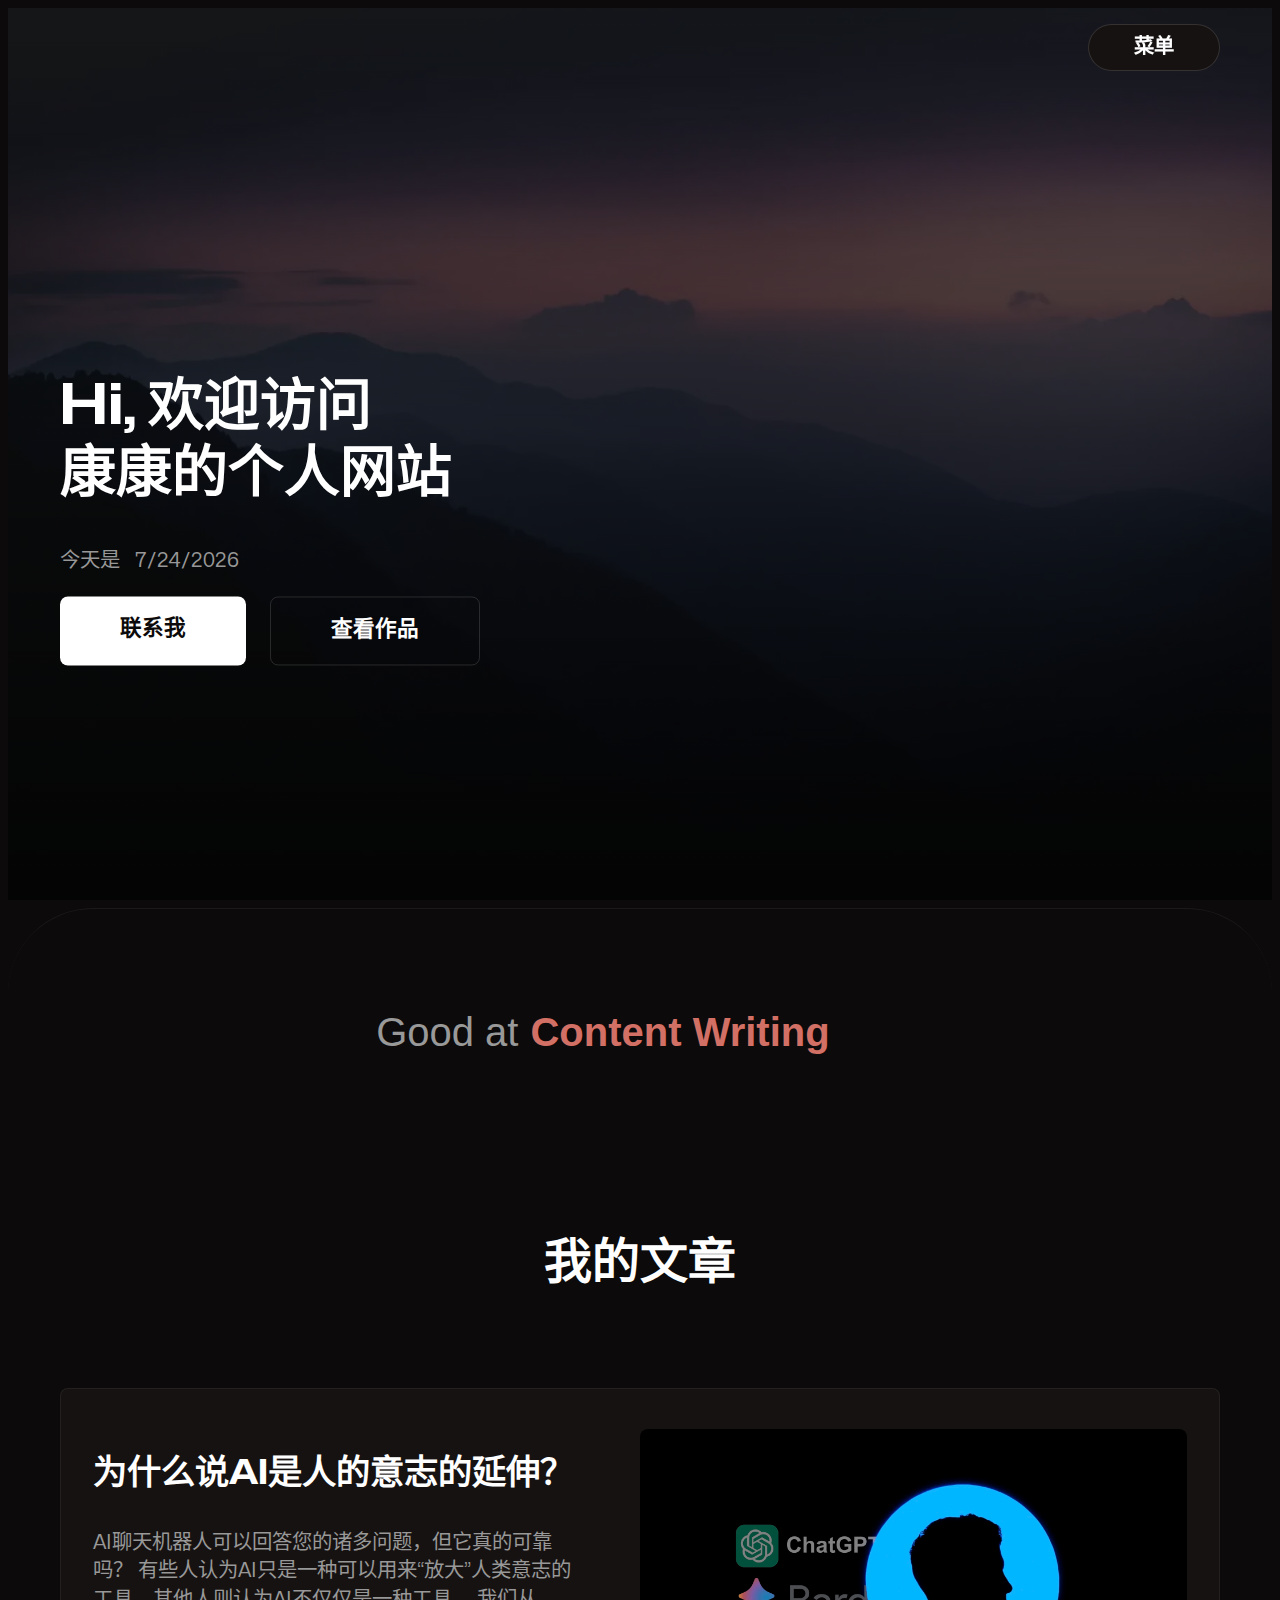
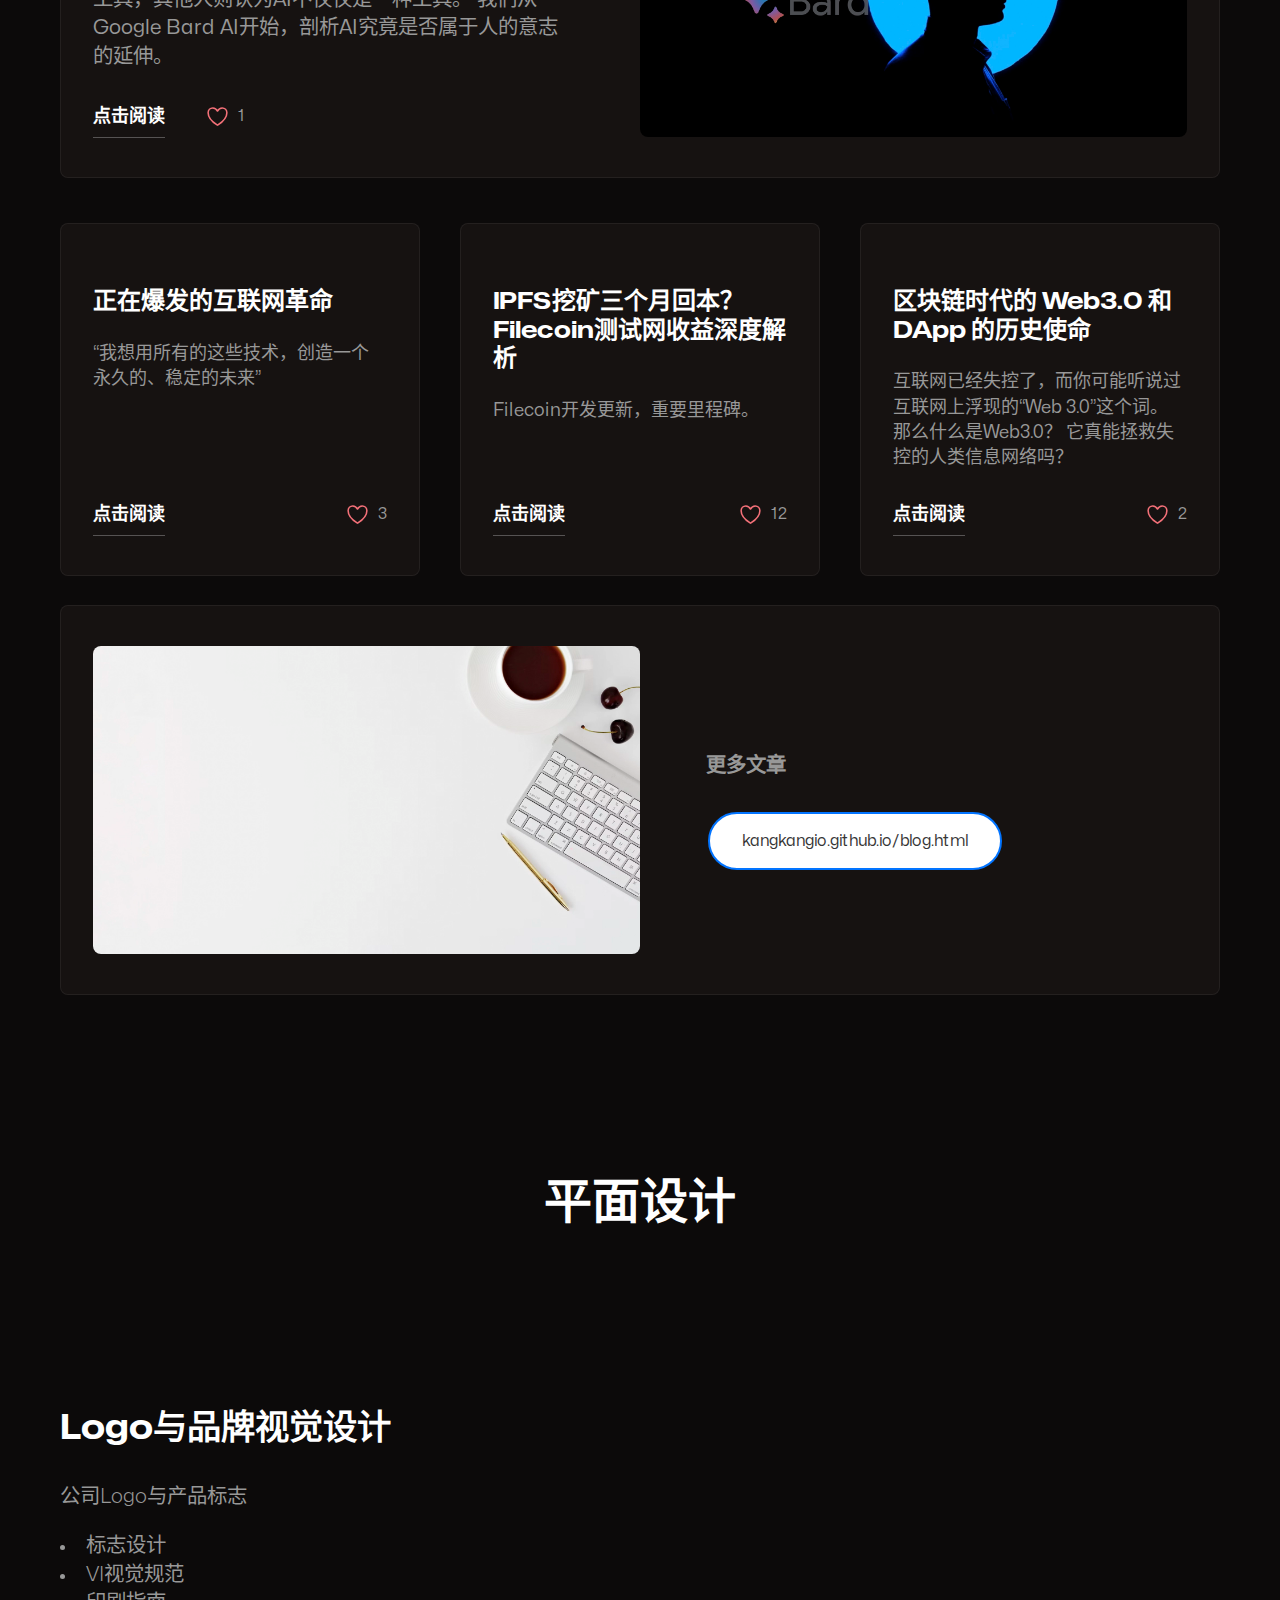
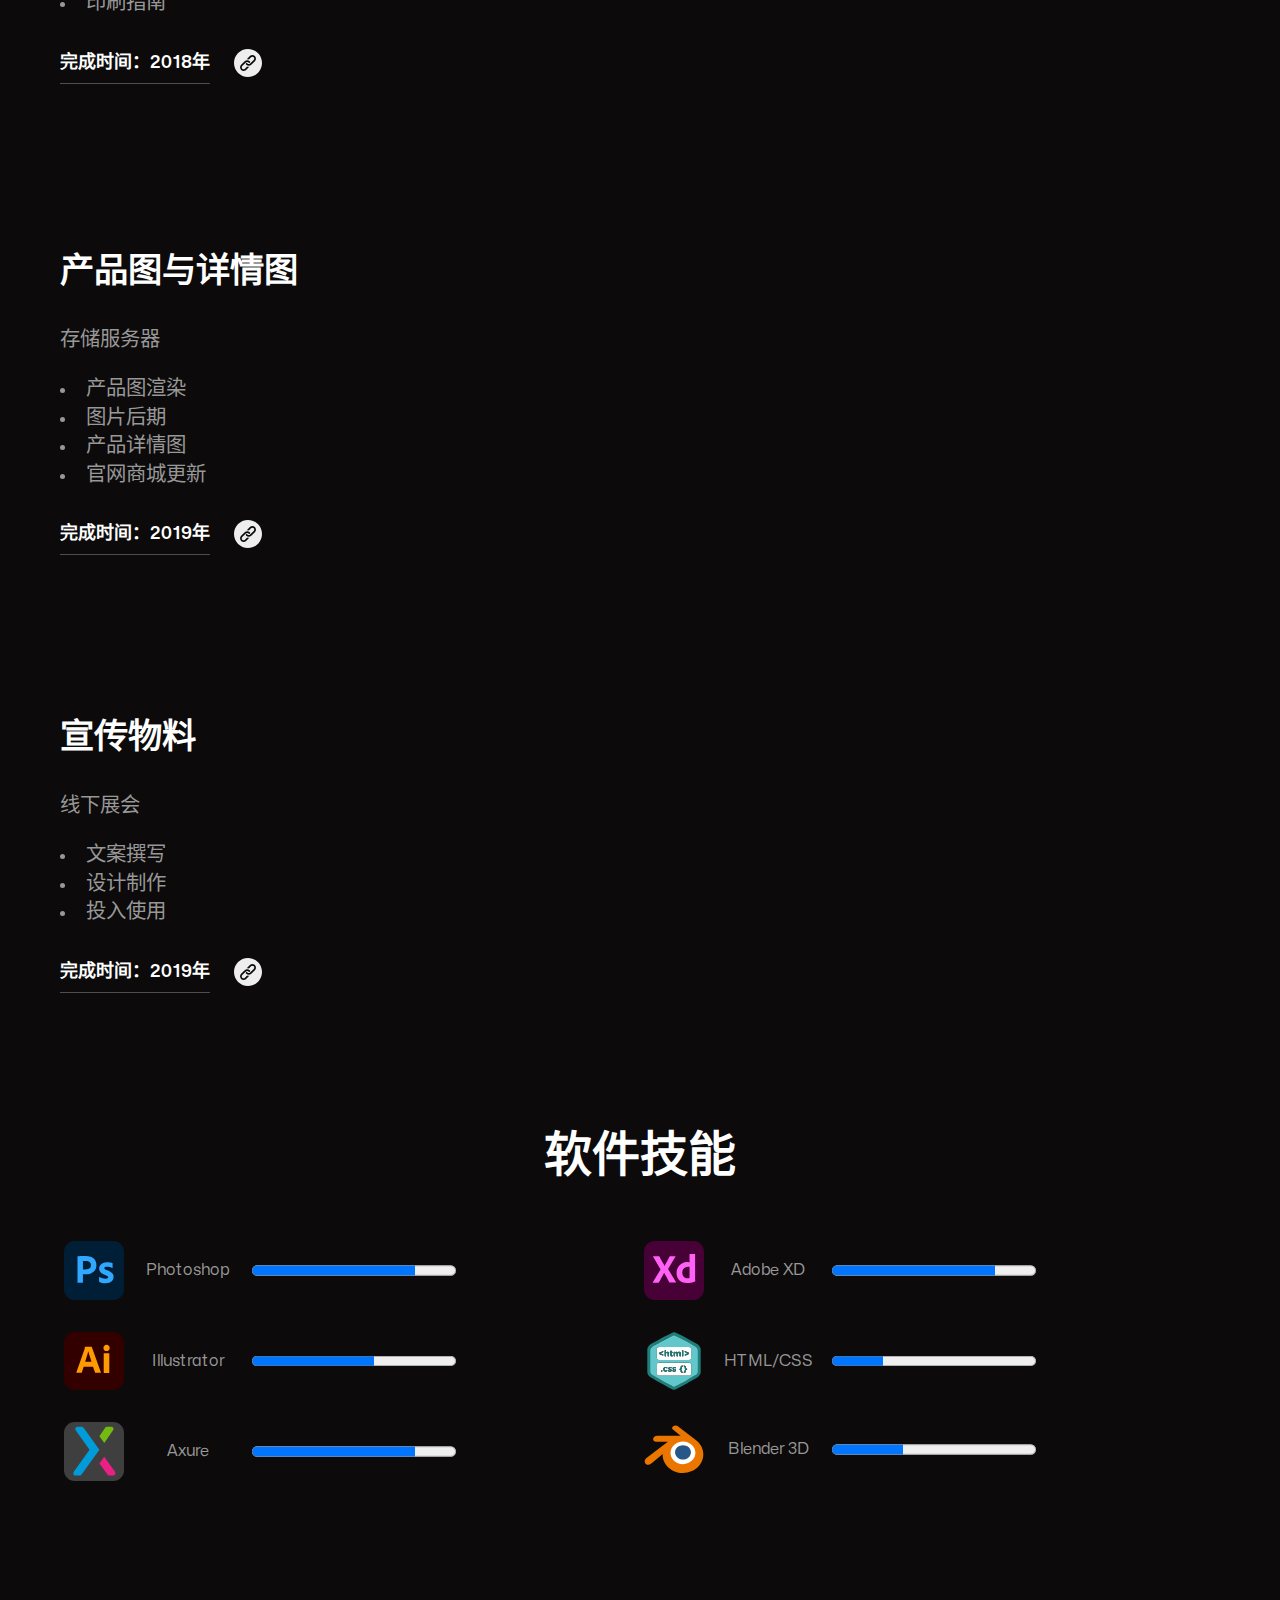
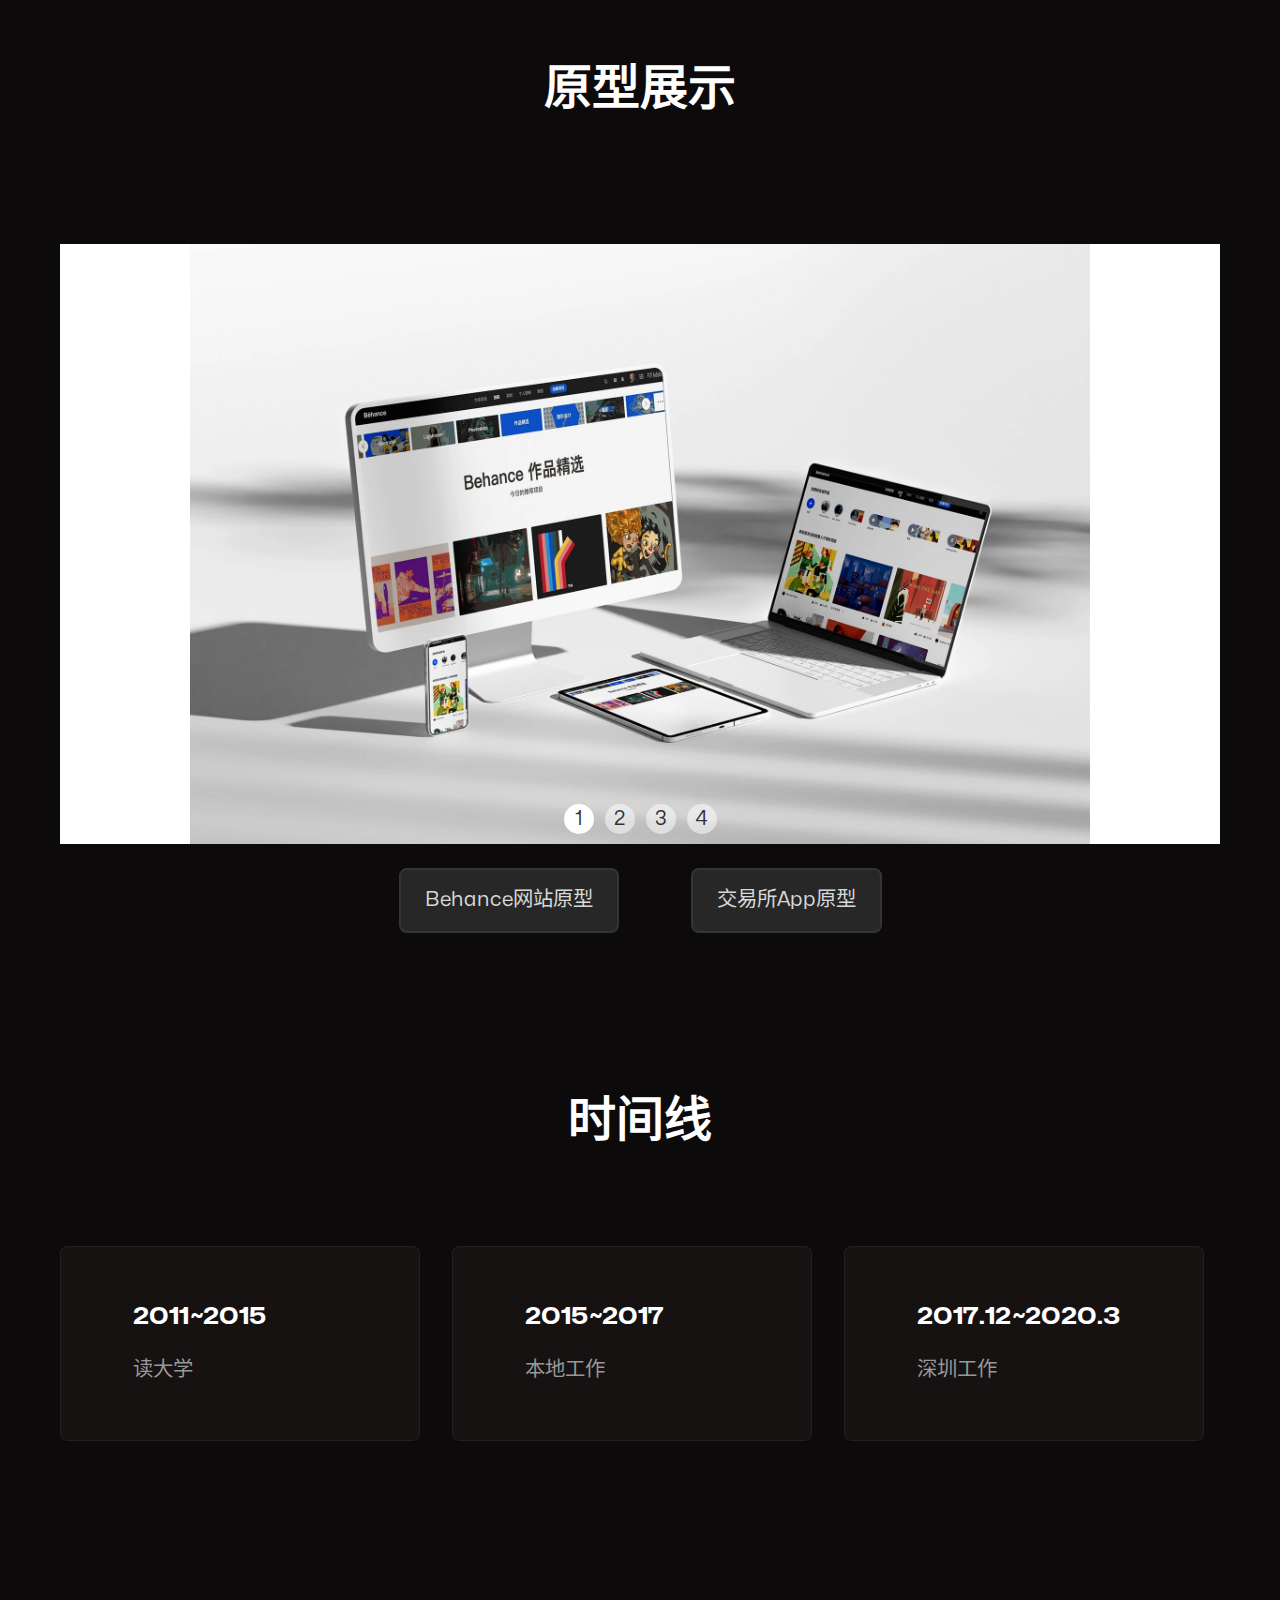
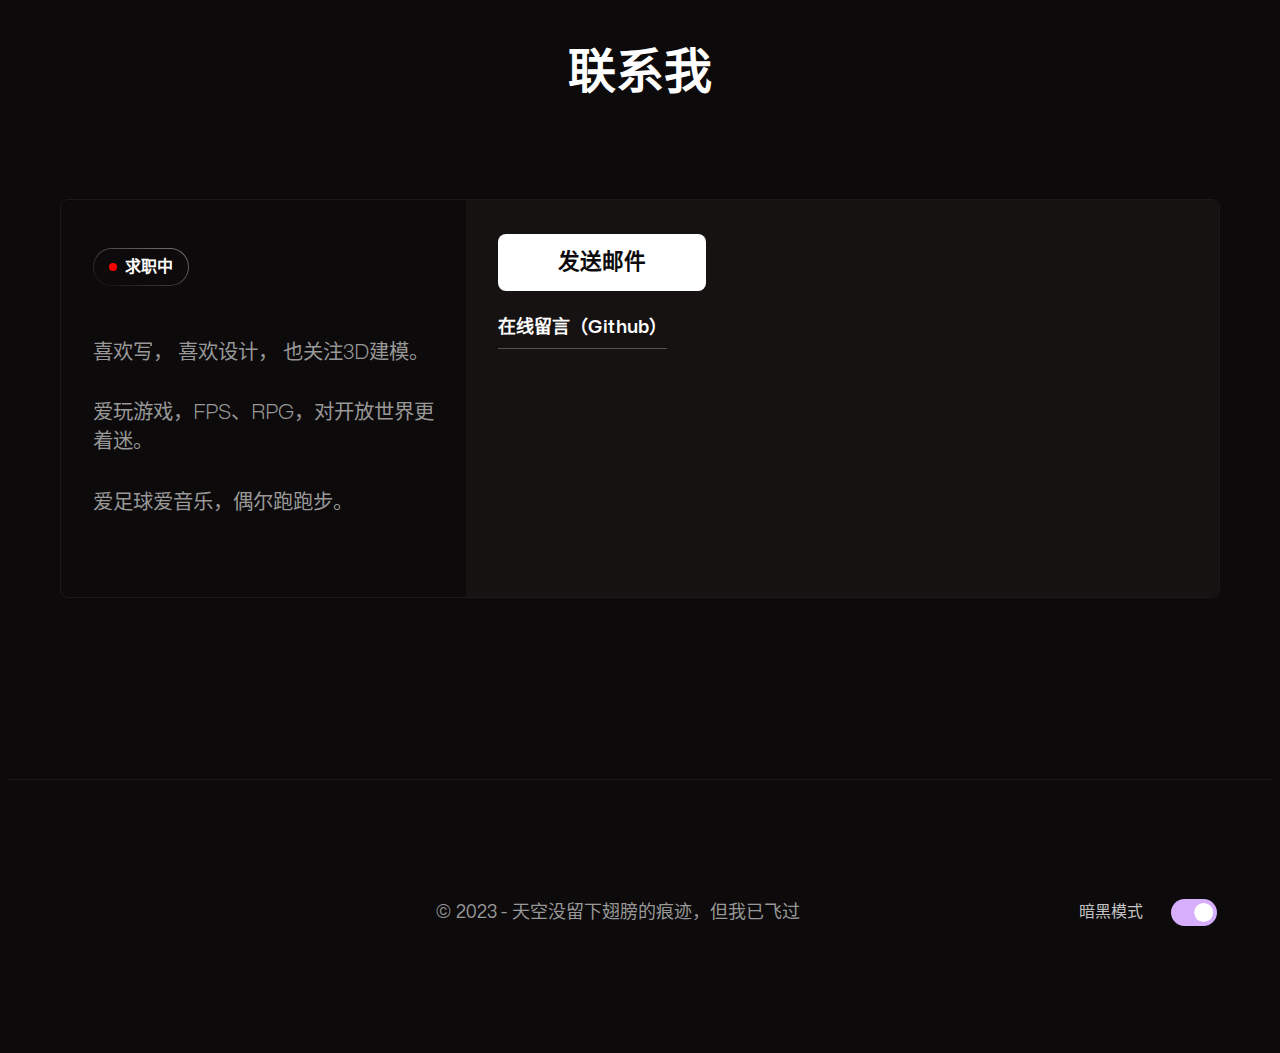
==== commit dbf70c12: "nnn" ====
--- a/index.html
+++ b/index.html
@@ -92,8 +92,8 @@
         <div class="header-textbox">
           <!-- Replace with your name and job title -->
           <h1 class="h1">
-            Hi,欢迎访问<br />
-            康康的个人博客
+            Hi,&nbsp;欢迎访问<br />
+            康康的个人网站
           </h1>
 
           <!-- Add a small introductory paragraph about yourself -->
@@ -261,22 +261,39 @@
       </article>
     </div>
   <br>
-           <!-- more-->
-          <article class="article-box featured-article">
-          <div class="article-textbox">
-          <div class="article-info">
-          <a href="/blog.html" class="link" target="_blank" rel="noopener">
-        查看更多
-      </a>
-        <div class="header-btns">
-          <a href="https://kangkangio.github.io/blog.html" class="btn btn-secondary" style="font-size: 12px;">打开博客 kangkangio.github.io/blog.html</a>
-          
-        </div>
-          </div>
-          </div>
-          </article>
-      <!-- more end-->
-
+<!-- more-->
+
+<article class="article-box featured-article">
+  <picture class="article-illustration">
+
+    <a href="https://kangkangio.github.io/blog.html">
+      <img
+      src="assets/images/readmore.webp"
+      alt="img"
+      loading="lazy"
+    />
+    </a>
+
+  </picture>
+
+  <div class="article-textbox">
+    <div>
+      <h4>
+        更多文章
+      </h4>
+          <a href="https://kangkangio.github.io/blog.html">
+            <p class="buttonMore"> kangkangio.github.io/blog.html</p>
+          </a>
+        
+      
+    </div>
+  </div>
+
+</article>
+
+
+
+<!-- more end-->
   </div>
 </section>
 <!-- Article end-->
@@ -434,41 +451,46 @@
       <section class="skills">
         <div class="container">
           <h2 class="h2" id="skills">软件技能</h2>
-          <div class="skills-imgs">
-
-          <img style="width:64px;height:auto;"src="assets/images/icons/Photoshop.svg" alt="React" class="skills-img" loading="lazy" title="React">
-          <p class="tools">Photoshop</p>
-          <progress value="88" min="0" max="100" class="progress"> </progress>
-
-          <img style="width:64px;height:auto;"src="assets/images/icons/Illustrator.svg" alt="React" class="skills-img" loading="lazy" title="React">
-          <p class="tools">Illustrator</p>
-          <progress value="75" min="0" max="100" class="progress"> </progress>
-
-          <img style="width:64px;height:auto;"src="assets/images/icons/Axure.svg" alt="React" class="skills-img" loading="lazy" title="React">
-          <p class="tools">Axure RP</p>
-          <progress value="85" min="0" max="100" class="progress"> </progress>
-
-          <img style="width:64px;height:auto;"src="assets/images/icons/AdobeXD.svg" alt="React" class="skills-img" loading="lazy" title="React">
-          <p class="tools">Adobe XD</p>
-          <progress value="80" min="0" max="100" class="progress"> </progress>
-
-          <img style="width:64px;height:auto;"src="assets/images/icons/Figma.svg" alt="React" class="skills-img" loading="lazy" title="React">
-          <p class="tools">Figma</p>
-          <progress value="50" min="0" max="100" class="progress"> </progress>
-          
-          <img style="width:64px;height:auto;"src="assets/images/icons/Xmind.svg" alt="React" class="skills-img" loading="lazy" title="React">
-          <p class="tools">Xmind</p>
-          <progress value="98" min="0" max="100" class="progress"> </progress>
-          
-          <img style="width:64px;height:auto;"src="assets/images/icons/HTMLCSS.svg" alt="React" class="skills-img" loading="lazy" title="React">
-          <p class="tools">HTML&CSS</p>
-          <progress value="20" min="0" max="100" class="progress"> </progress>
-
-          <img style="width:64px;height:auto;"src="assets/images/icons/Blender.svg" alt="React" class="skills-img" loading="lazy" title="React">
-          <p class="tools">Blender 3D</p>
-          <progress value="35" min="0" max="100" class="progress"> </progress>
-       
-         </div>
+
+          <div class="skills-container">
+
+            <div class="skills-container-sub">
+              <div class="skills-imgs">
+                <img style="width:60px;height:auto;"src="assets/images/icons/Photoshop.svg">
+                <p class="tools">Photoshop</p>
+                <progress value="80" min="0" max="100" class="progress"> </progress>
+               </div>
+              <div class="skills-imgs">
+                <img style="width:60px;height:auto;"src="assets/images/icons/Illustrator.svg">
+                <p class="tools">Illustrator</p>
+                <progress value="60" min="0" max="100" class="progress"> </progress>
+               </div>
+              <div class="skills-imgs">
+                <img style="width:60px;height:auto;"src="assets/images/icons/Axure.svg">
+                <p class="tools">Axure</p>
+                <progress value="80" min="0" max="100" class="progress"> </progress>
+               </div>
+            </div>
+
+            <div class="skills-container-sub">
+              <div class="skills-imgs">
+                <img style="width:60px;height:auto;"src="assets/images/icons/AdobeXD.svg">
+                <p class="tools">Adobe XD</p>
+                <progress value="80" min="0" max="100" class="progress"> </progress>
+               </div>
+              <div class="skills-imgs">
+                <img style="width:60px;height:auto;"src="assets/images/icons/HTMLCSS.svg">
+                <p class="tools">HTML/CSS</p>
+                <progress value="25" min="0" max="100" class="progress"> </progress>
+               </div>
+              <div class="skills-imgs">
+                <img style="width:60px;height:auto;"src="assets/images/icons/Blender.svg">
+                <p class="tools">Blender 3D</p>
+                <progress value="35" min="0" max="100" class="progress"> </progress>
+               </div>
+            </div>
+
+          </div>
         </div>
       </section>
 <!-- Skills Tools end -->
--- a/style.css
+++ b/style.css
@@ -964,13 +964,26 @@
 /* ----- Skills -----*/
 /* --------------------------------- */
 
+.skills-container {
+  display: flex;
+  flex-direction: row;
+}
+@media (max-width: 800px) {
+  .skills-container {
+    flex-direction: column;
+  }
+}
+
+.skills-container-sub {
+  flex: 50%;
+  padding: 0px 2px;
+
+}
+
 .skills-imgs {
-  align-self: center;
-  display: flex;
-  flex-flow: row wrap;
-  justify-content: center;
-  gap: var(--gutter-x-large);
-  padding-block-start: var(--gutter-x-large);
+  display: flex;
+  flex-direction: row;
+  padding: 16px 2px;
 }
 
 .skills-img {
@@ -1270,8 +1283,8 @@
 .tools {
   align-self: center;
   width: 128px;
-  font-size: 1.15rem;
-  font-weight: 200;
+  font-size: 1rem;
+  font-weight: normal;
   text-decoration: none;
   text-align: center;
   border-radius: var(--gutter-nano);
@@ -1441,17 +1454,15 @@
 /*Custom, Image Slider, END*/
 .buttonContainer {
   display: flex;
+  justify-content: center;
 }
 .buttonColumn {
-  flex: 1;
   display: flex;
   justify-content: center;
   align-items: center;
   padding: 16px 32px;
   margin: 4px 2px;
-  text-align: center;
   text-decoration: none;
-  display: inline-block;
   transition-duration: 0.4s;
   cursor: pointer;
 }
@@ -1463,12 +1474,9 @@
   border-radius: 8px;
   padding: 16px 24px;
   margin: 4px 2px;
-  text-align: center;
   text-decoration: none;
-  display: inline-block;
   transition-duration: 0.4s;
   cursor: pointer;
-  font-size: 16px;
   background-color: #272727;
   color: rgb(216, 216, 216);
   border: 2px solid #343434;
@@ -1572,3 +1580,38 @@
     80% { top: -200px; }
 }
 /* end */
+
+.buttonMore {
+  background-color: #ffffff;
+  color: rgb(54, 54, 54);
+  padding: 16px 32px;
+  text-align: center;
+  text-decoration: none;
+  display: inline-block;
+  font-size: 16px;
+  margin: 4px 2px;
+  transition-duration: 0.4s;
+  cursor: pointer;
+  border-style: solid;
+  border-width: 2px;
+  border-color: #0274ff;
+  border-radius: 48px;
+}
+.buttonMore:hover {
+  background-color:#0274ff;
+  color: rgb(237, 255, 255) ;
+  text-decoration: none;
+}
+
+.buttonMore > a {
+  text-decoration: none;
+}
+.buttonMore > a:hover {
+  text-decoration: none;
+}
+.buttonMore > a:link {
+  text-decoration: none;
+}
+.buttonMore > a:visited {
+  text-decoration: none;
+}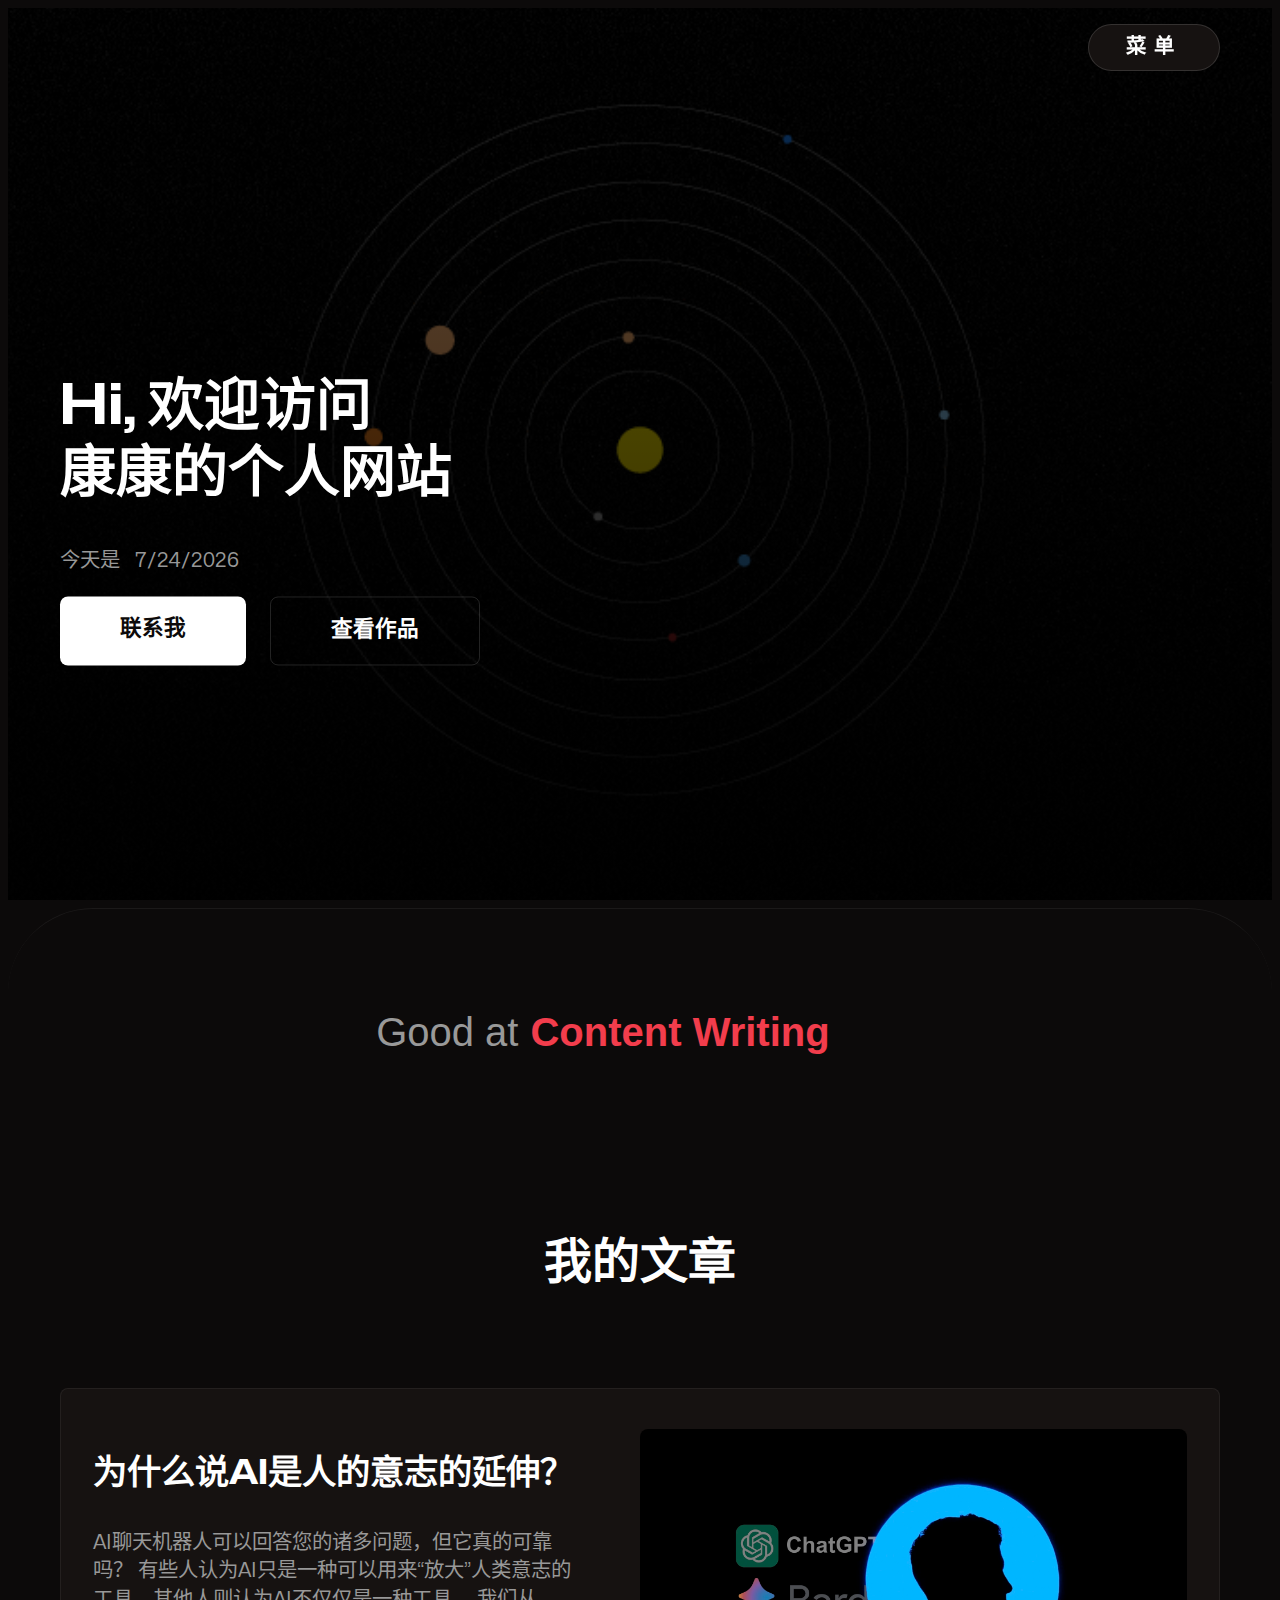
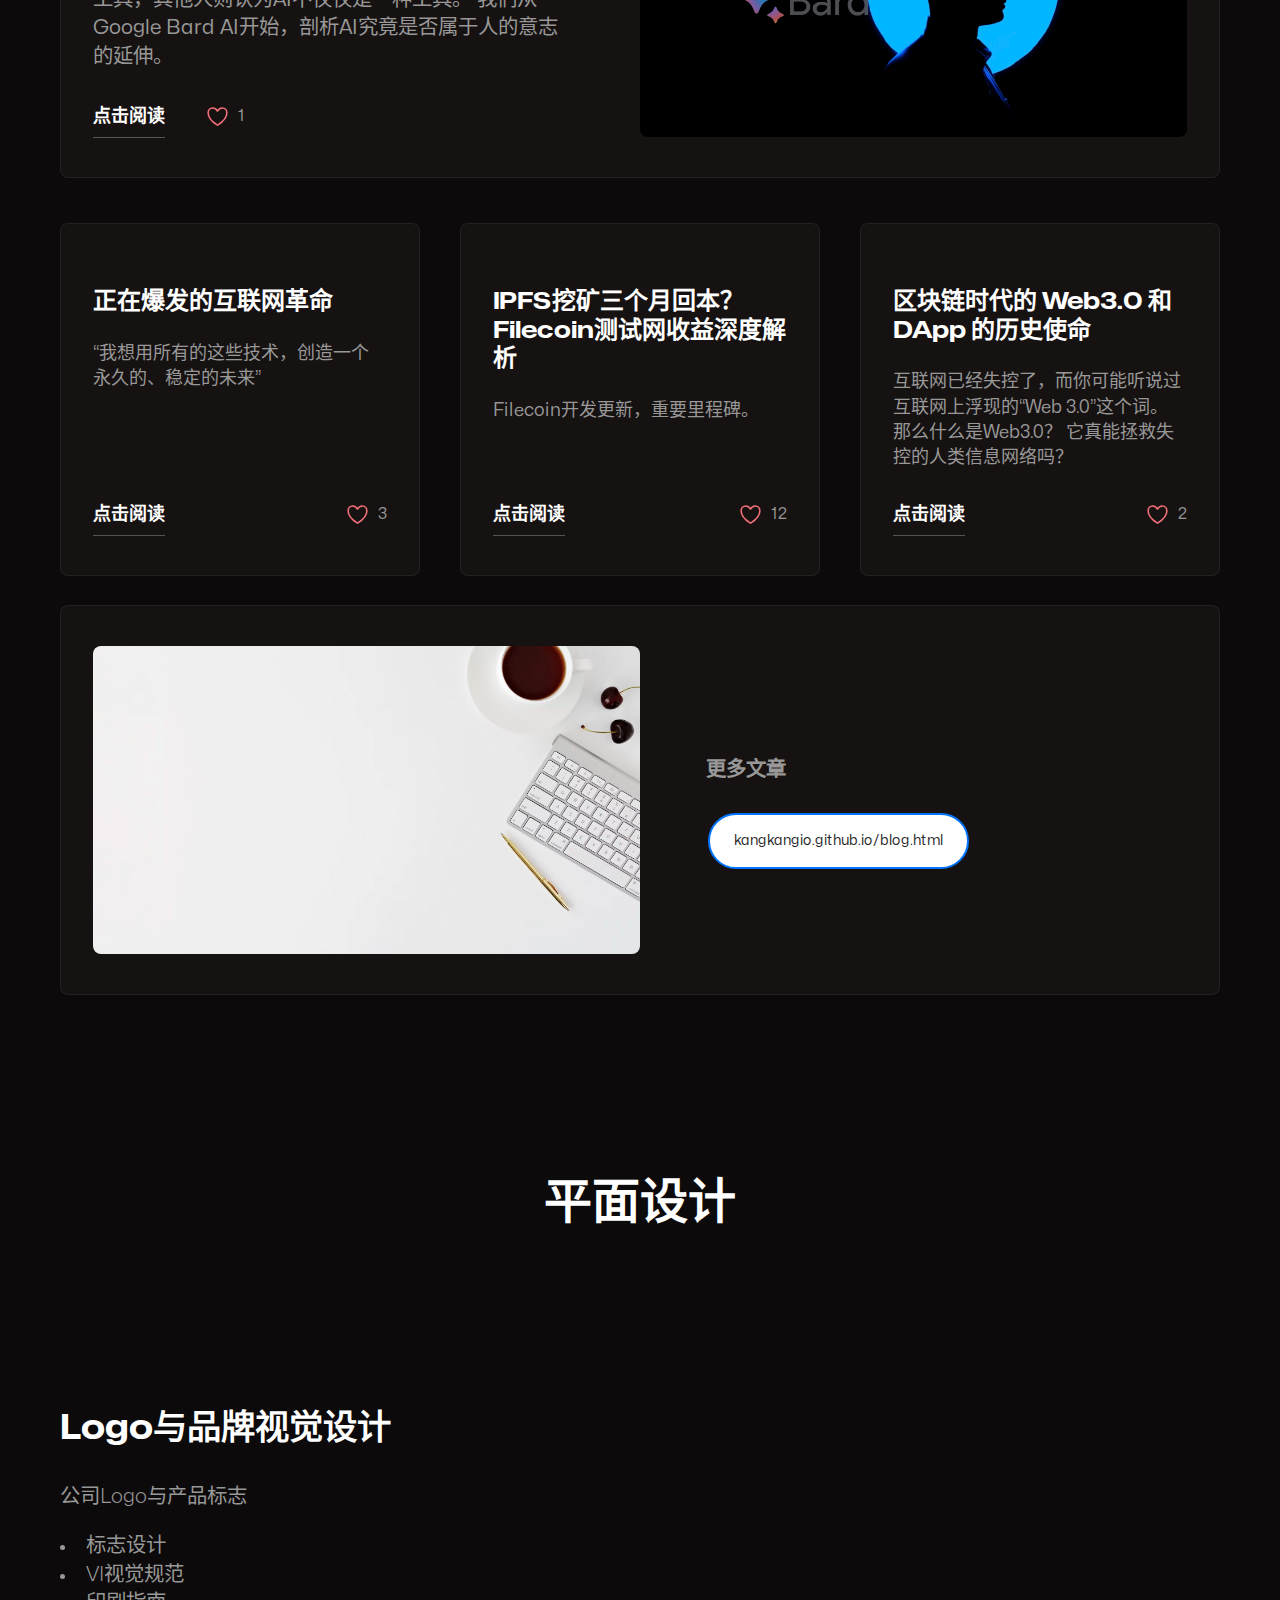
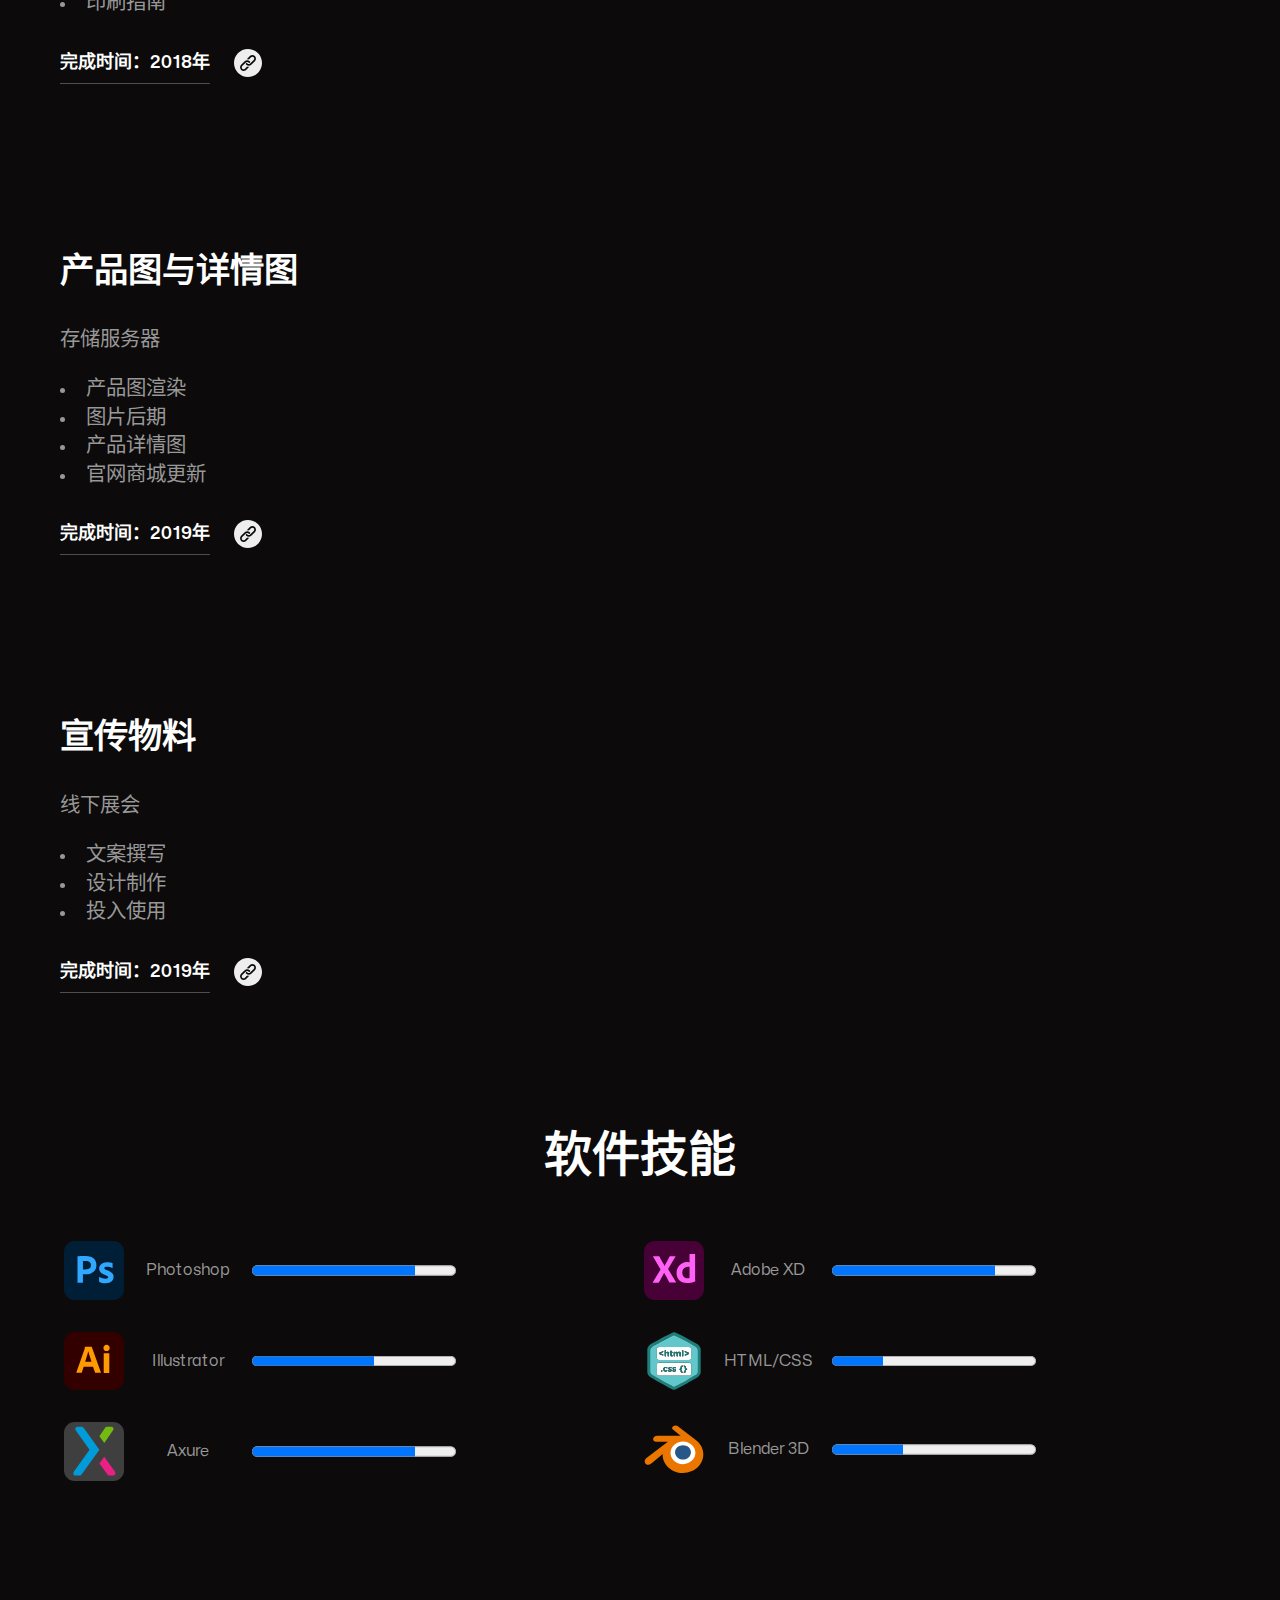
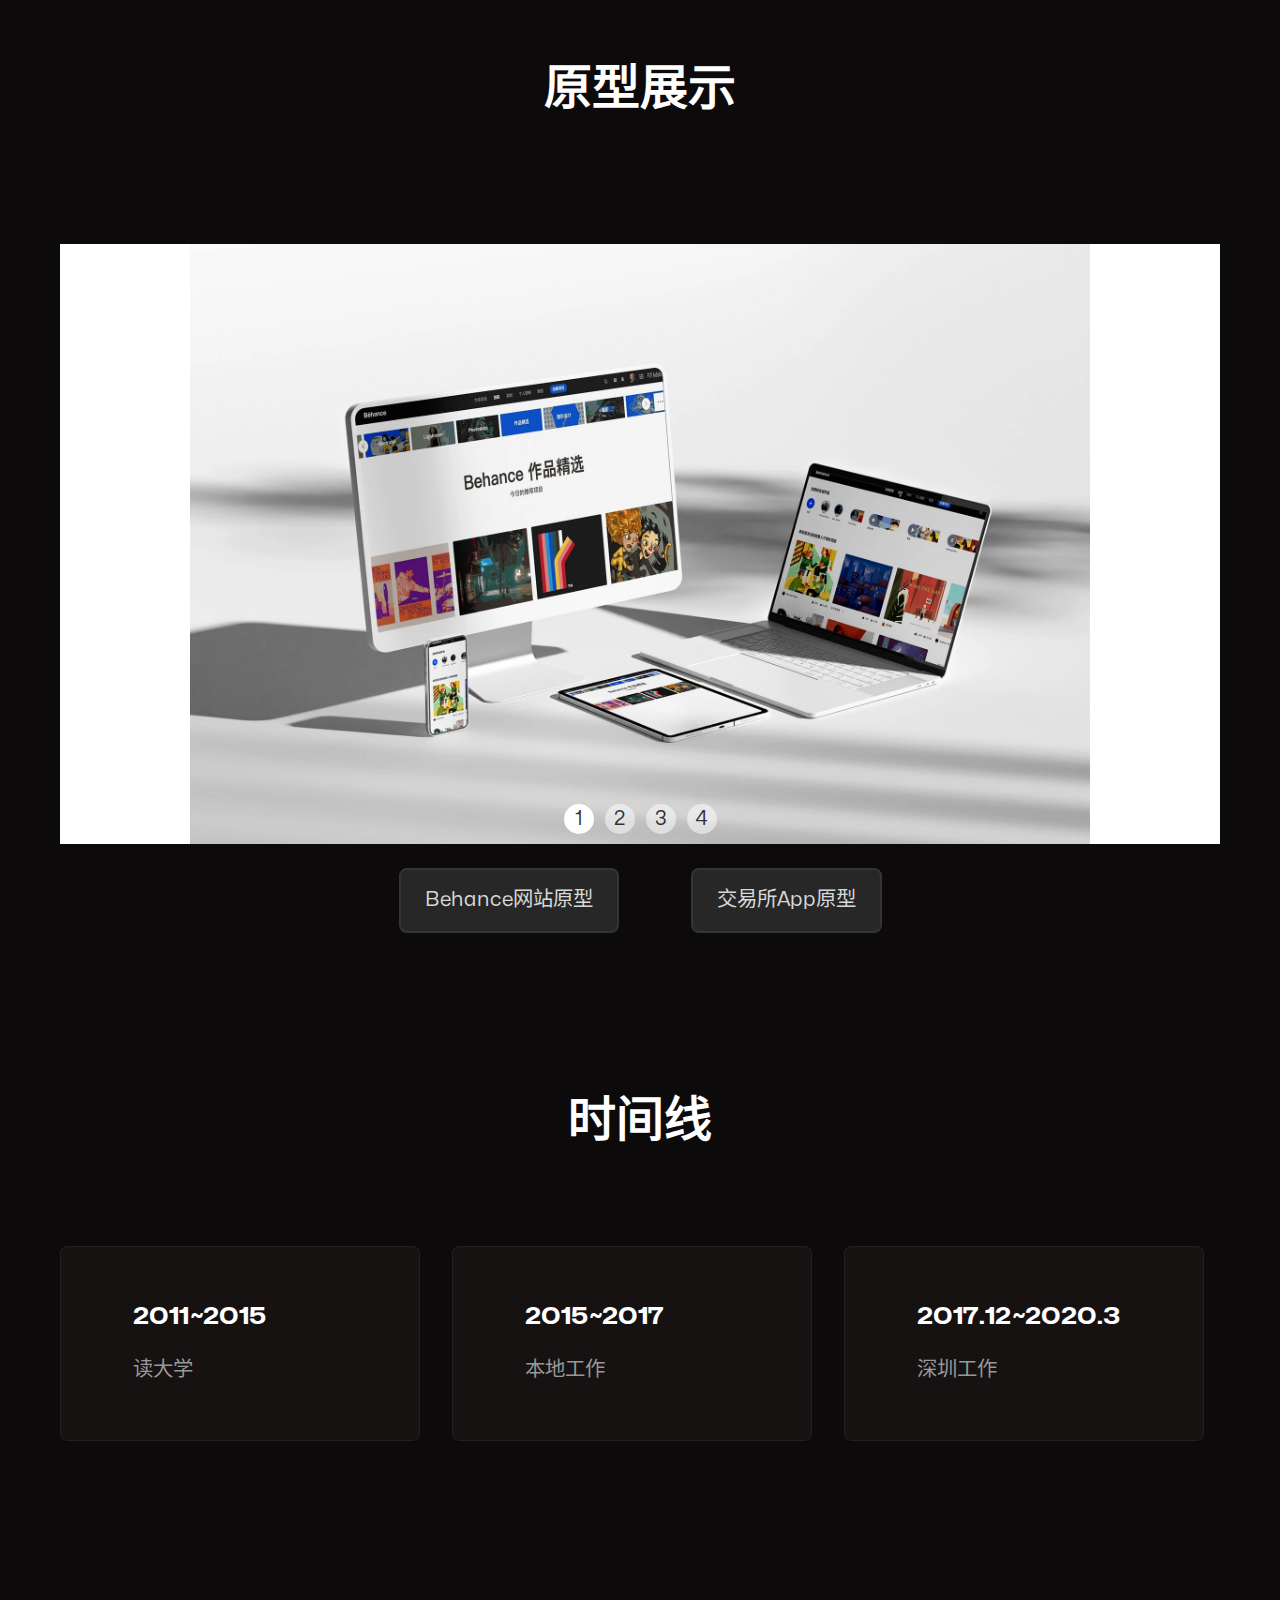
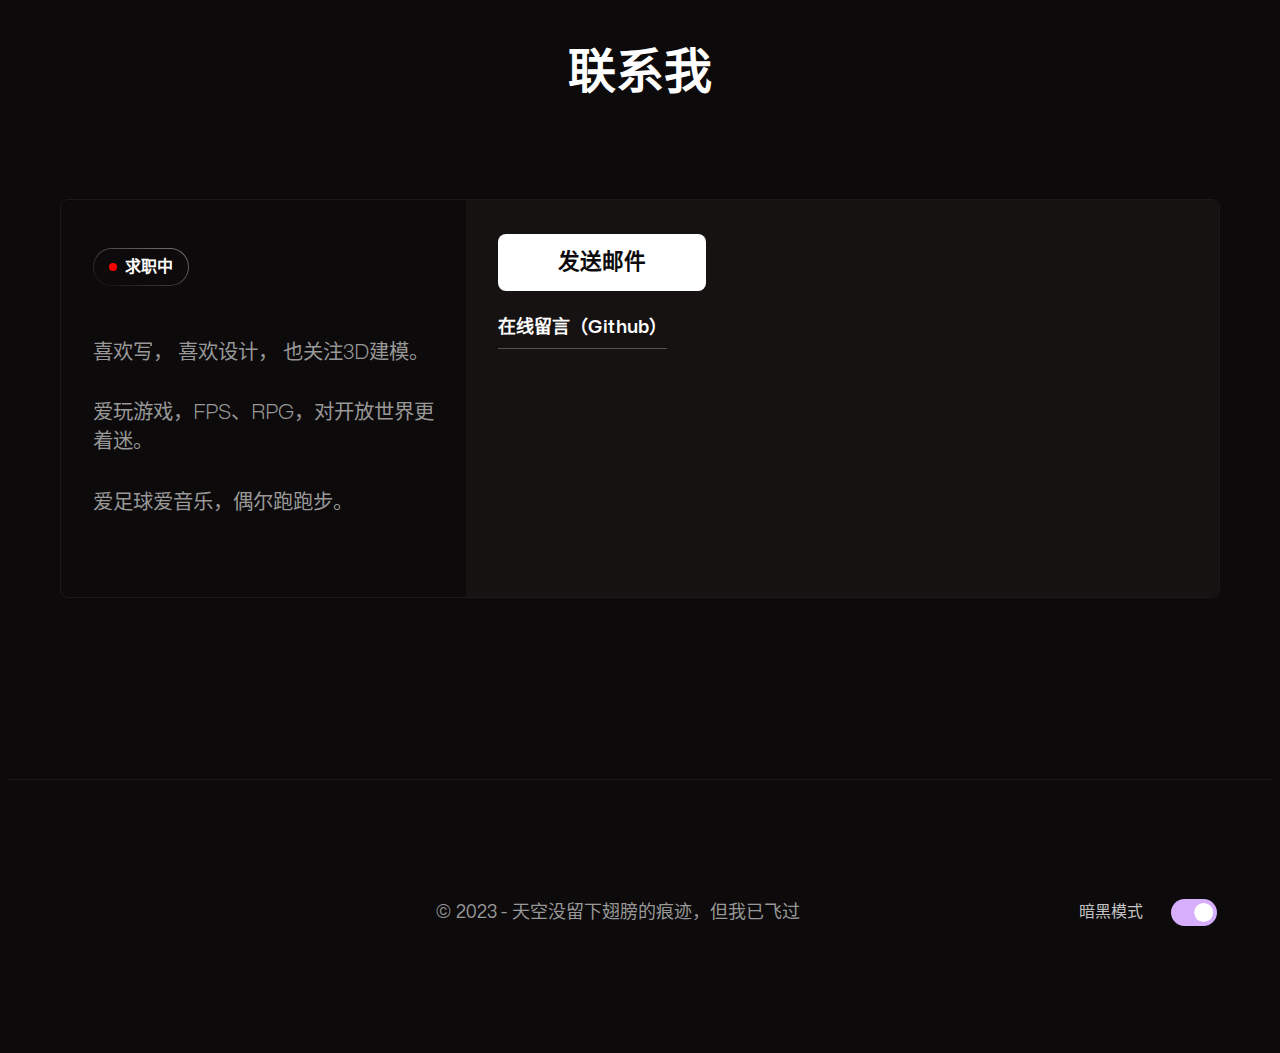
==== commit dc7fb557: "mnn" ====
--- a/index.html
+++ b/index.html
@@ -73,7 +73,7 @@
 
       <div class="menu-btn-container">
         <div class="container">
-          <button class="menu-btn">菜单</button>
+          <button class="menu-btn" style="letter-spacing: 8px;">菜单</button>
         </div>
       </div>
       <nav class="nav hidden">
@@ -265,7 +265,6 @@
 
 <article class="article-box featured-article">
   <picture class="article-illustration">
-
     <a href="https://kangkangio.github.io/blog.html">
       <img
       src="assets/images/readmore.webp"
@@ -273,9 +272,7 @@
       loading="lazy"
     />
     </a>
-
   </picture>
-
   <div class="article-textbox">
     <div>
       <h4>
@@ -283,15 +280,11 @@
       </h4>
           <a href="https://kangkangio.github.io/blog.html">
             <p class="buttonMore"> kangkangio.github.io/blog.html</p>
-          </a>
-        
-      
+          </a>      
     </div>
   </div>
 
 </article>
-
-
 
 <!-- more end-->
   </div>
--- a/style.css
+++ b/style.css
@@ -461,7 +461,7 @@
   min-block-size: 100vh;
   position: fixed;
   width: 100%;
-  background-color: #ff5e99;
+  background-color: #F23D4C;
   background-image: var(--gradient-brand);
   transition: 450ms var(--easing);
   z-index: 3;
@@ -517,12 +517,12 @@
 
 body.dark .header {
   background-image: linear-gradient(#0000008b, #000000e6),
-    url("assets/images/hero-bg.webp");
+    url("assets/images/bg-dark.gif");
 }
 
 body.light .header {
   background-image: linear-gradient(#ffffffa2, #ffffffe6),
-    url("assets/images/hero-bg-light.webp");
+    url("assets/images/hero-bg-light.webp")
 }
 
 .header-textbox {
@@ -1517,7 +1517,7 @@
 }
 .AnimatedText .innerAnimatedText {
   display: inline-block;
-  color: #d37065;
+  color: #F23D4C;
   position: relative;
   white-space: nowrap;
   top: 0;
@@ -1583,13 +1583,13 @@
 
 .buttonMore {
   background-color: #ffffff;
-  color: rgb(54, 54, 54);
-  padding: 16px 32px;
+  color: #262425;
+  padding: 16px 24px;
   text-align: center;
   text-decoration: none;
   display: inline-block;
-  font-size: 16px;
-  margin: 4px 2px;
+  font-size: 14px;
+  margin: 2px 2px;
   transition-duration: 0.4s;
   cursor: pointer;
   border-style: solid;
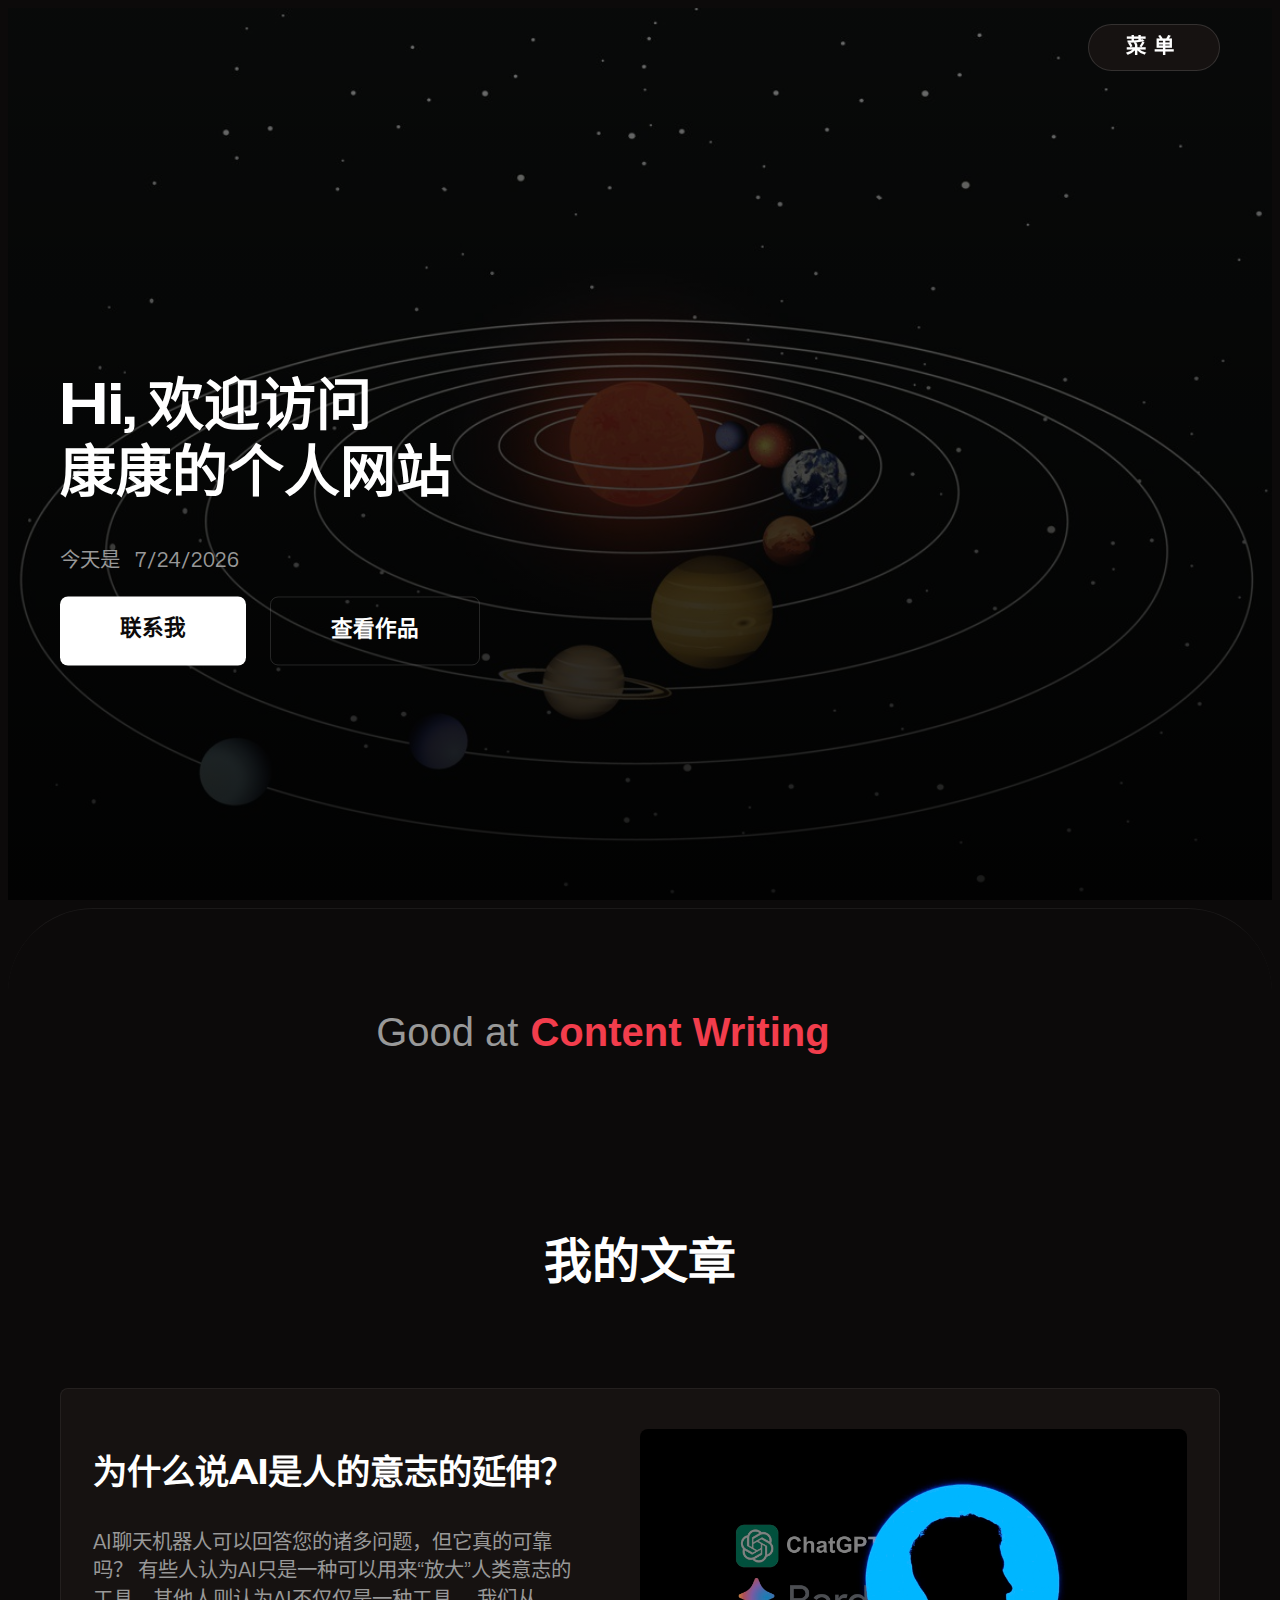
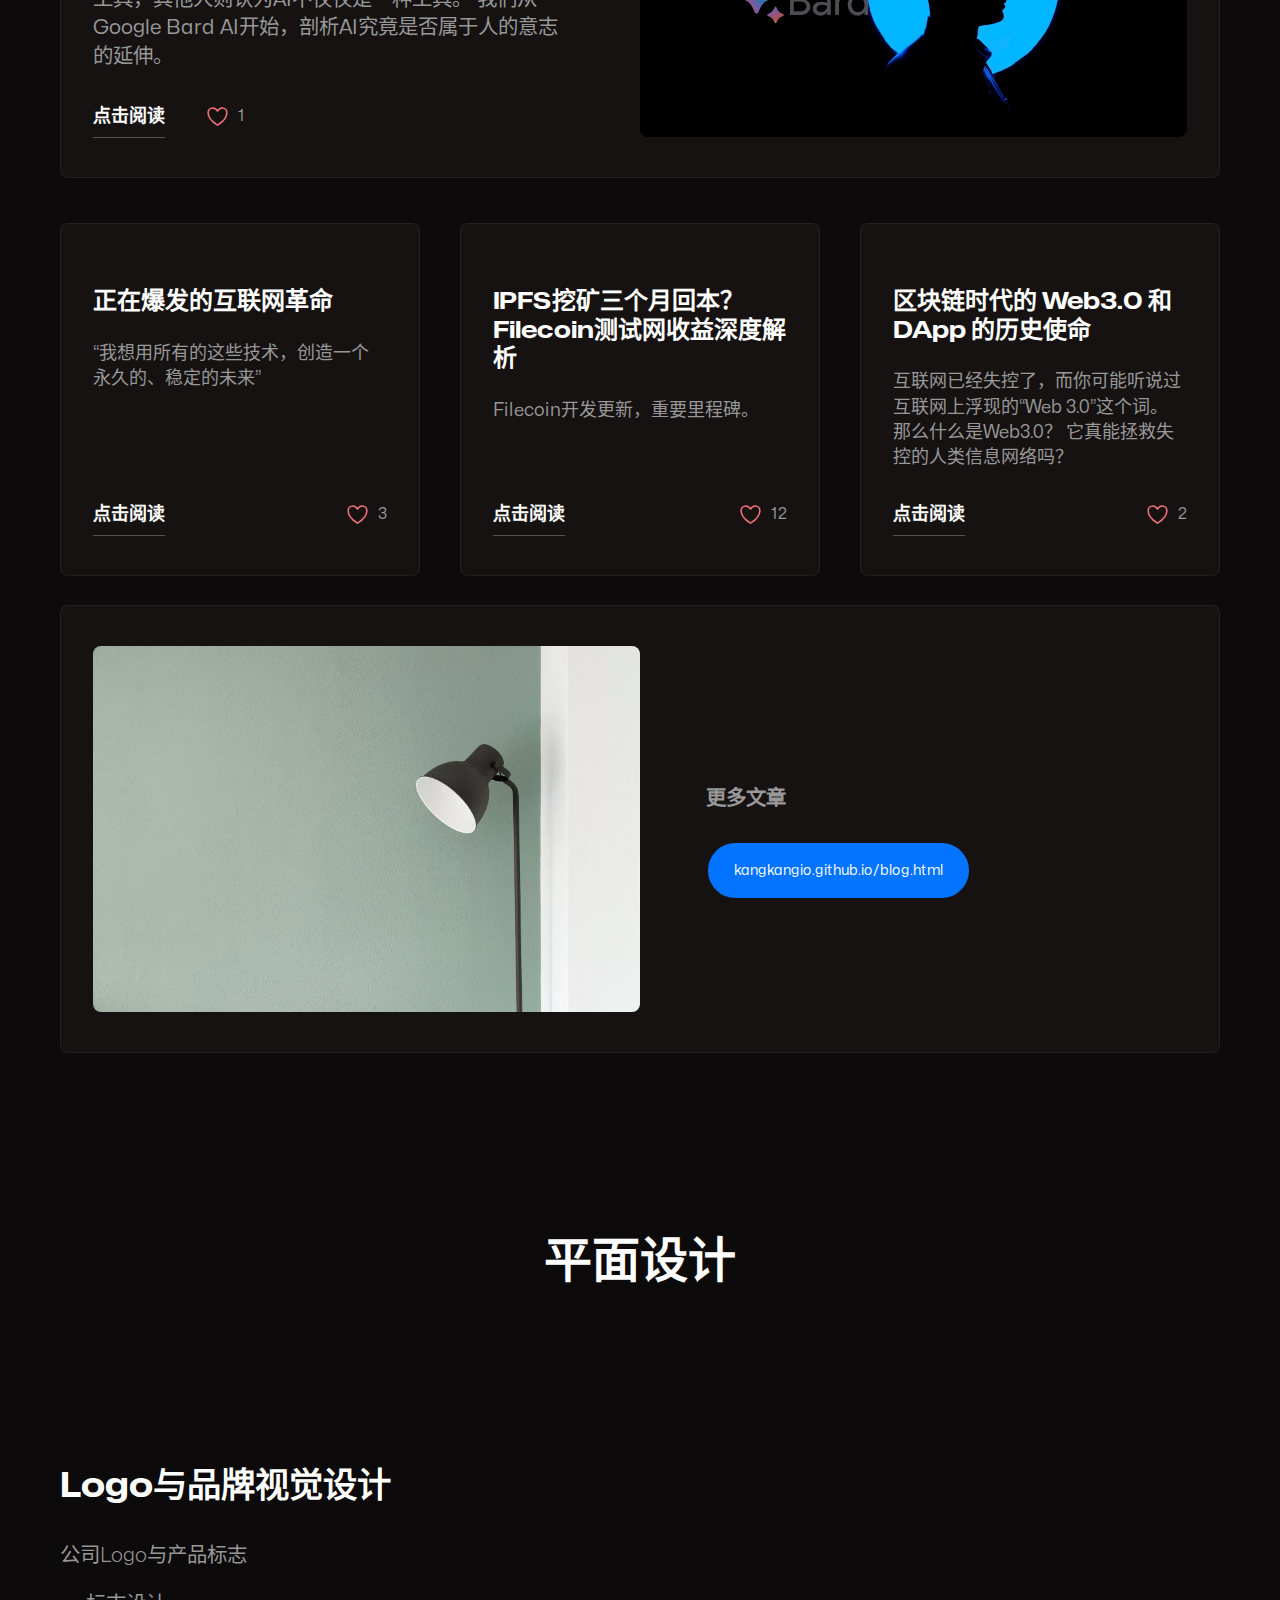
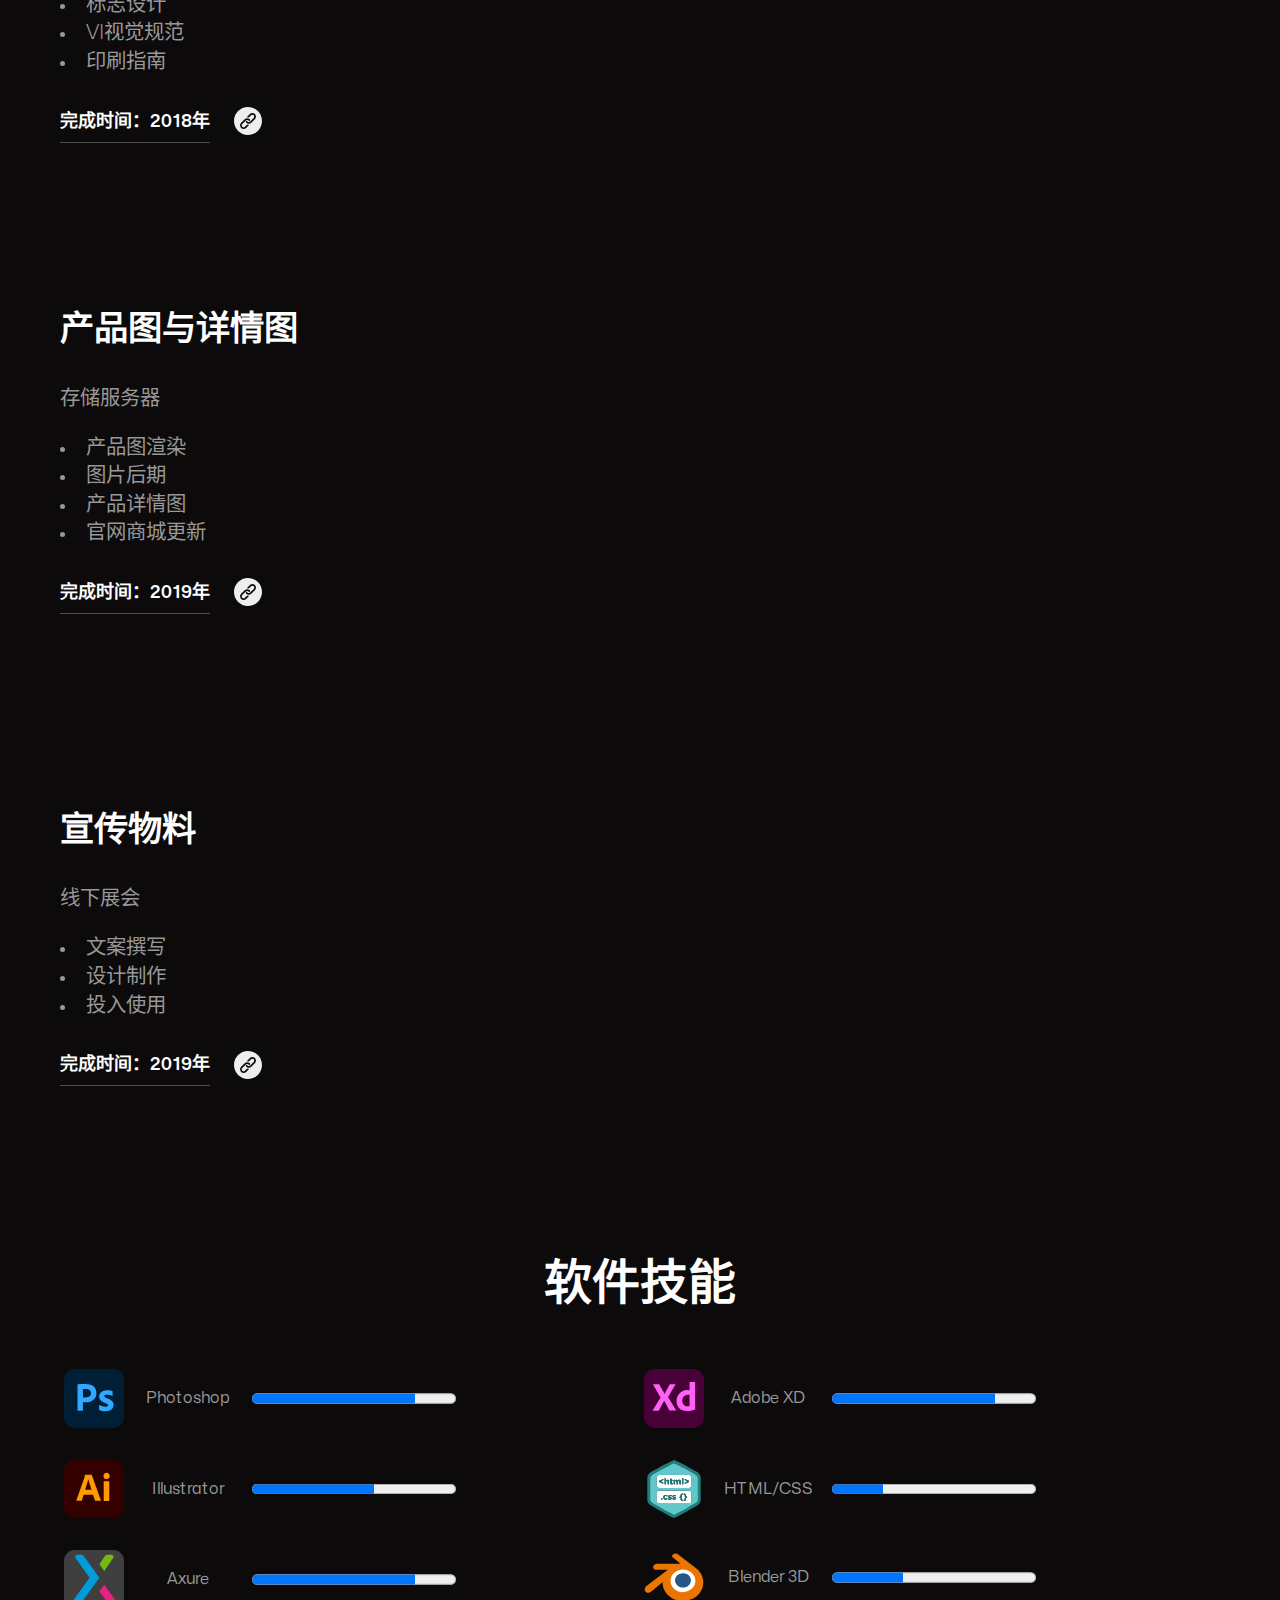
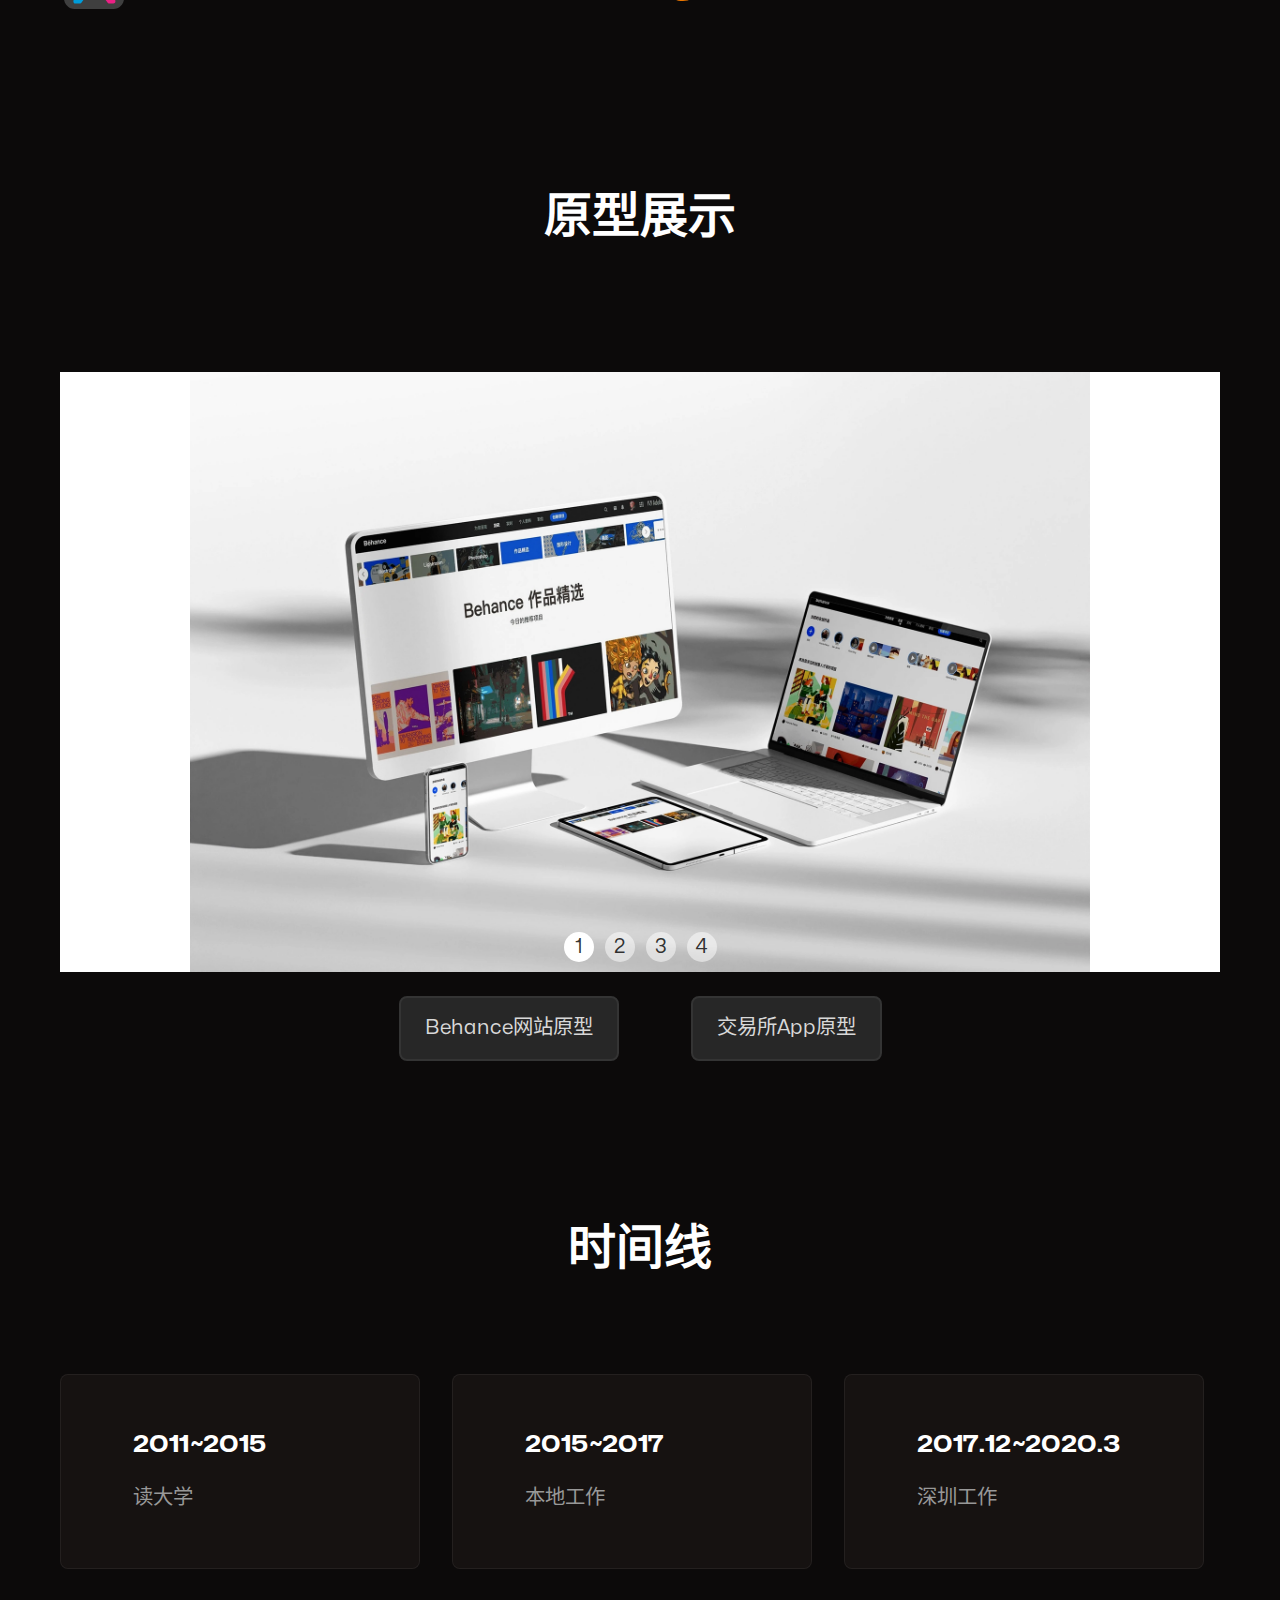
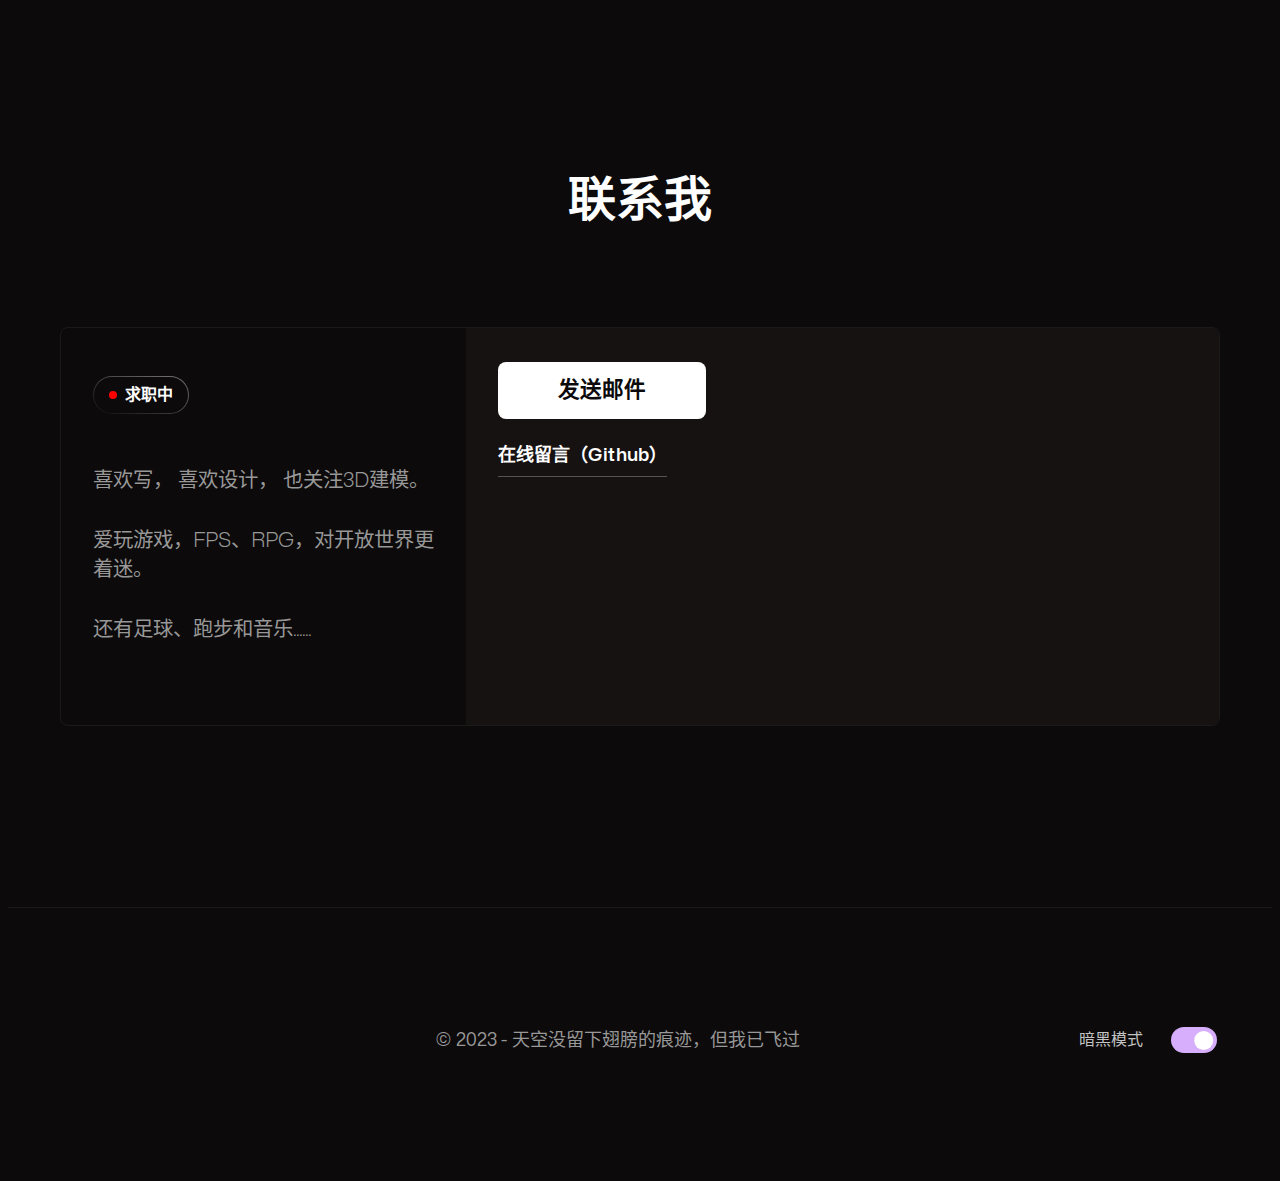
==== commit 214dc84e: "v3.1" ====
--- a/index.html
+++ b/index.html
@@ -78,12 +78,12 @@
       </div>
       <nav class="nav hidden">
         <ol class="nav-items">
-          <li class="nav-item"><a href="#">主 页</a></li>
-          <li class="nav-item"><a href="#work">设 计</a></li>
-          <li class="nav-item"><a href="/blog.html">文 章</a></li>
-          <li class="nav-item"><a href="#skills">技 能</a></li>
+          <li class="nav-item"><a href="#">主&nbsp;页</a></li>
+          <li class="nav-item"><a href="#work">设&nbsp;计</a></li>
+          <li class="nav-item"><a href="/blog.html">文&nbsp;章<sup style="font-size: 24px;"> &nbsp;博客</sup></a></li>
+          <li class="nav-item"><a href="#skills">技&nbsp;能</a></li>
           <li class="nav-item">
-            <a href="#contact" aria-data="last-focused">联 系</a>
+            <a href="#contact" aria-data="last-focused">联&nbsp;系</a>
           </li>
         </ol>
       </nav>
@@ -268,7 +268,7 @@
     <a href="https://kangkangio.github.io/blog.html">
       <img
       src="assets/images/readmore.webp"
-      alt="img"
+      alt="Unsplash"
       loading="lazy"
     />
     </a>
@@ -626,7 +626,7 @@
                 爱玩游戏，FPS、RPG，对开放世界更着迷。
               </p>
               <p class="contact-text">
-                爱足球爱音乐，偶尔跑跑步。
+                还有足球、跑步和音乐......
               </p>
               <!-- Replace src with your signatures and name -->
               <img
--- a/style.css
+++ b/style.css
@@ -517,12 +517,12 @@
 
 body.dark .header {
   background-image: linear-gradient(#0000008b, #000000e6),
-    url("assets/images/bg-dark.gif");
+    url("assets/images/bg-dark.webp");
 }
 
 body.light .header {
   background-image: linear-gradient(#ffffffa2, #ffffffe6),
-    url("assets/images/hero-bg-light.webp")
+    url("assets/images/bg-light.webp")
 }
 
 .header-textbox {
@@ -1582,8 +1582,8 @@
 /* end */
 
 .buttonMore {
-  background-color: #ffffff;
-  color: #262425;
+  background-color: #0274ff;
+  color: #ffffff;
   padding: 16px 24px;
   text-align: center;
   text-decoration: none;
@@ -1598,9 +1598,10 @@
   border-radius: 48px;
 }
 .buttonMore:hover {
-  background-color:#0274ff;
+  background-color:#0058c4;
   color: rgb(237, 255, 255) ;
   text-decoration: none;
+  border-color: #0058c4;
 }
 
 .buttonMore > a {
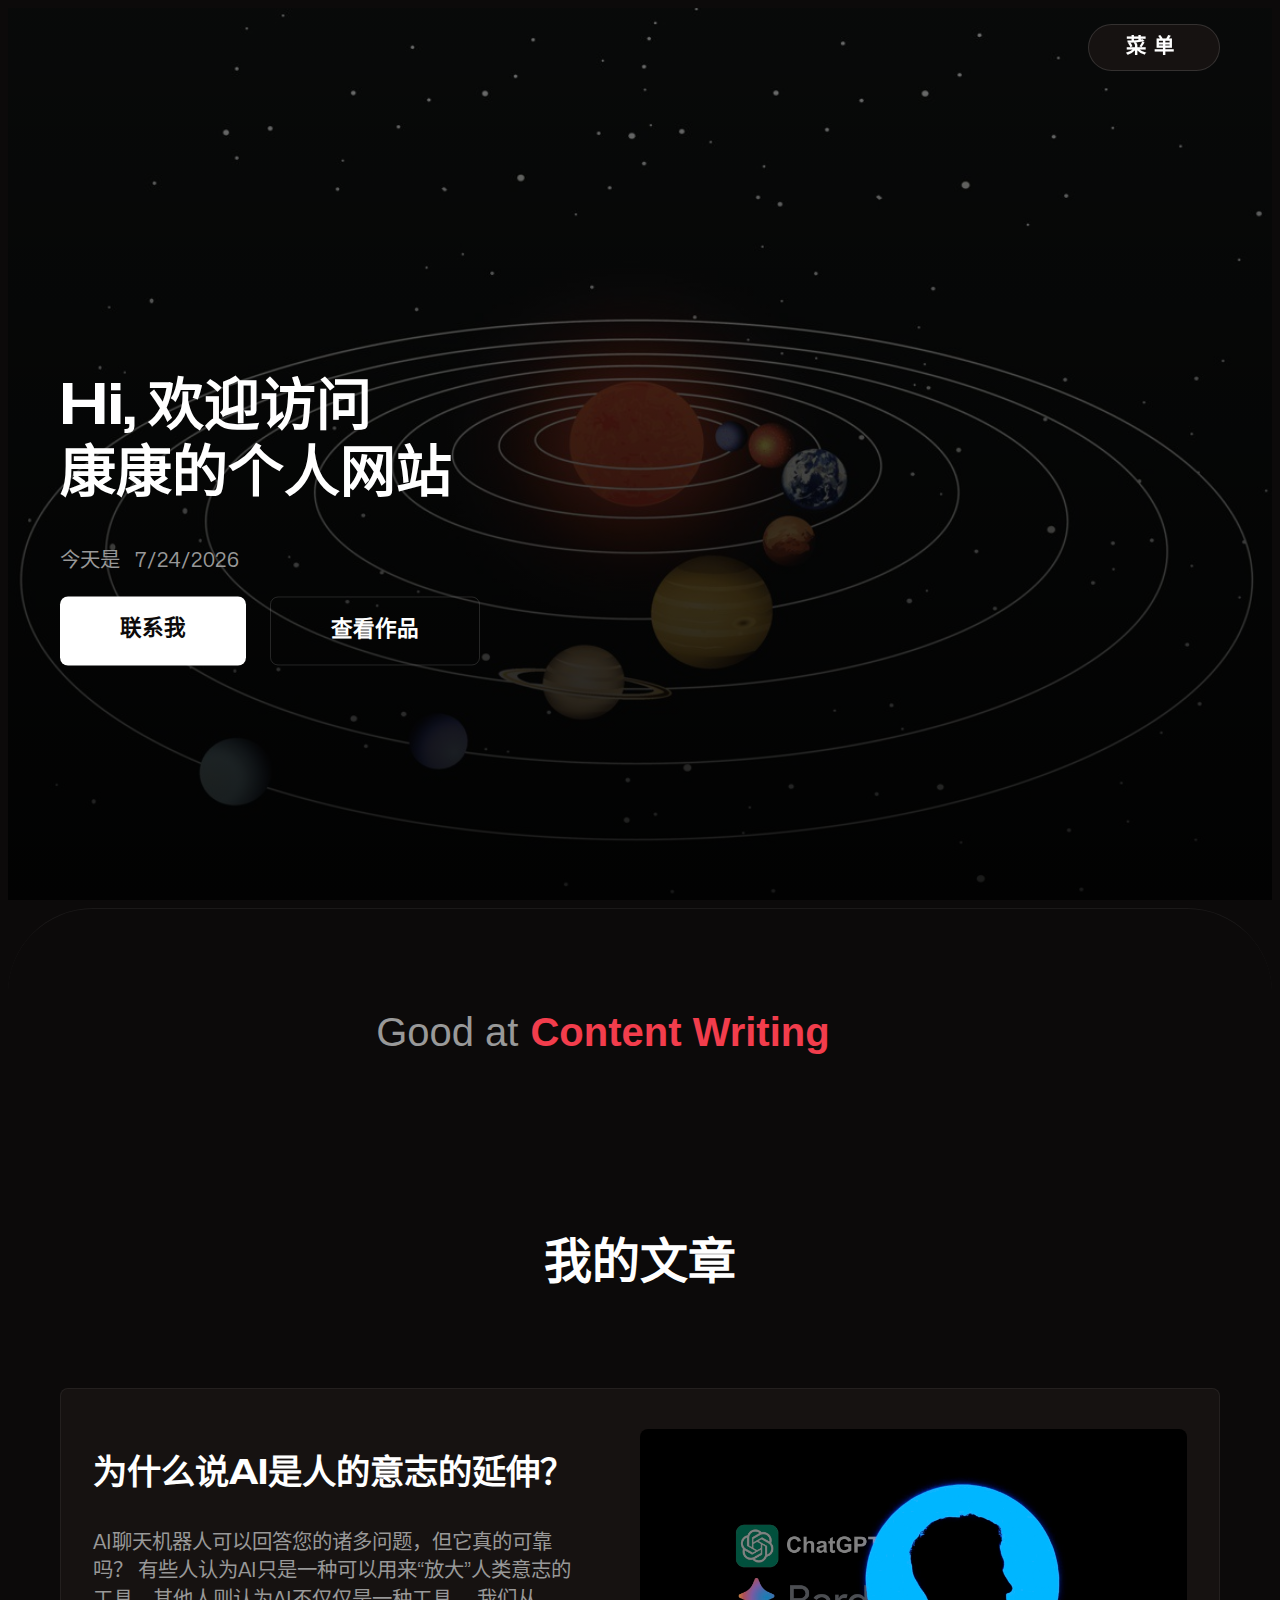
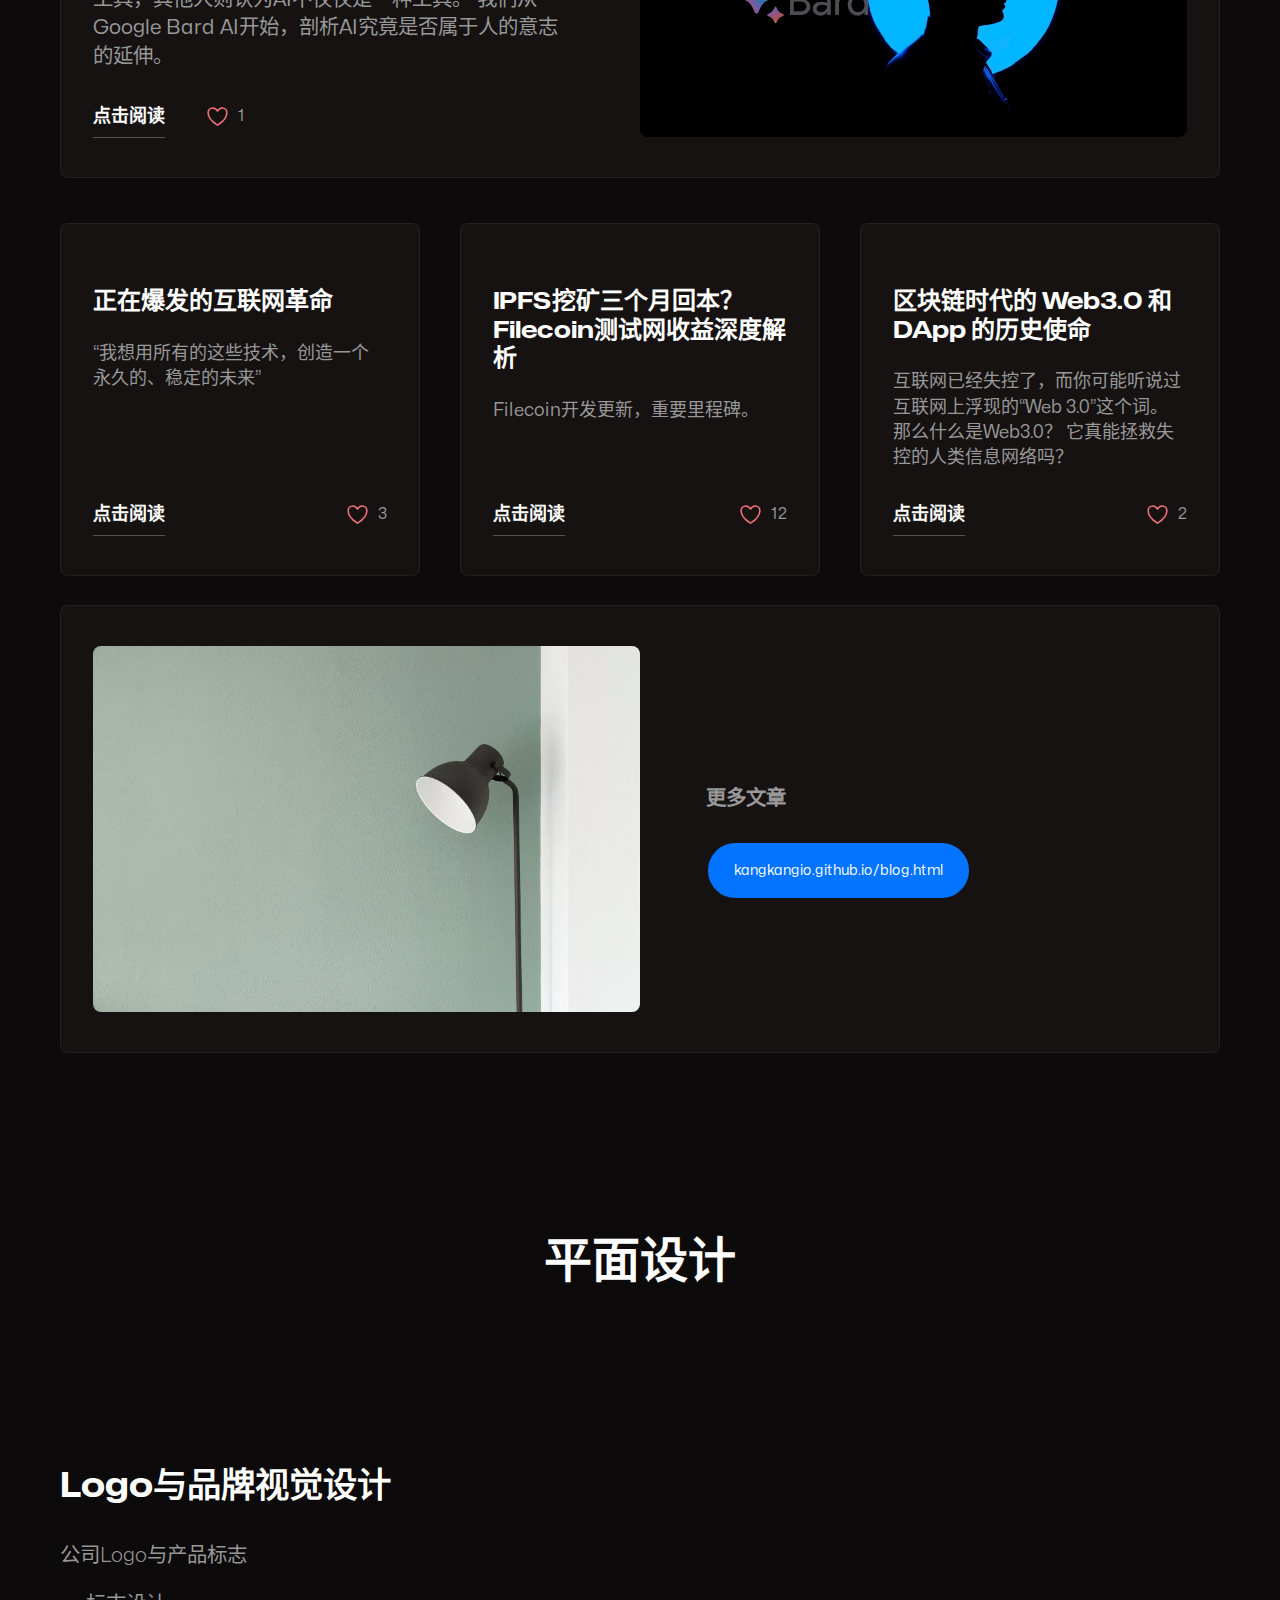
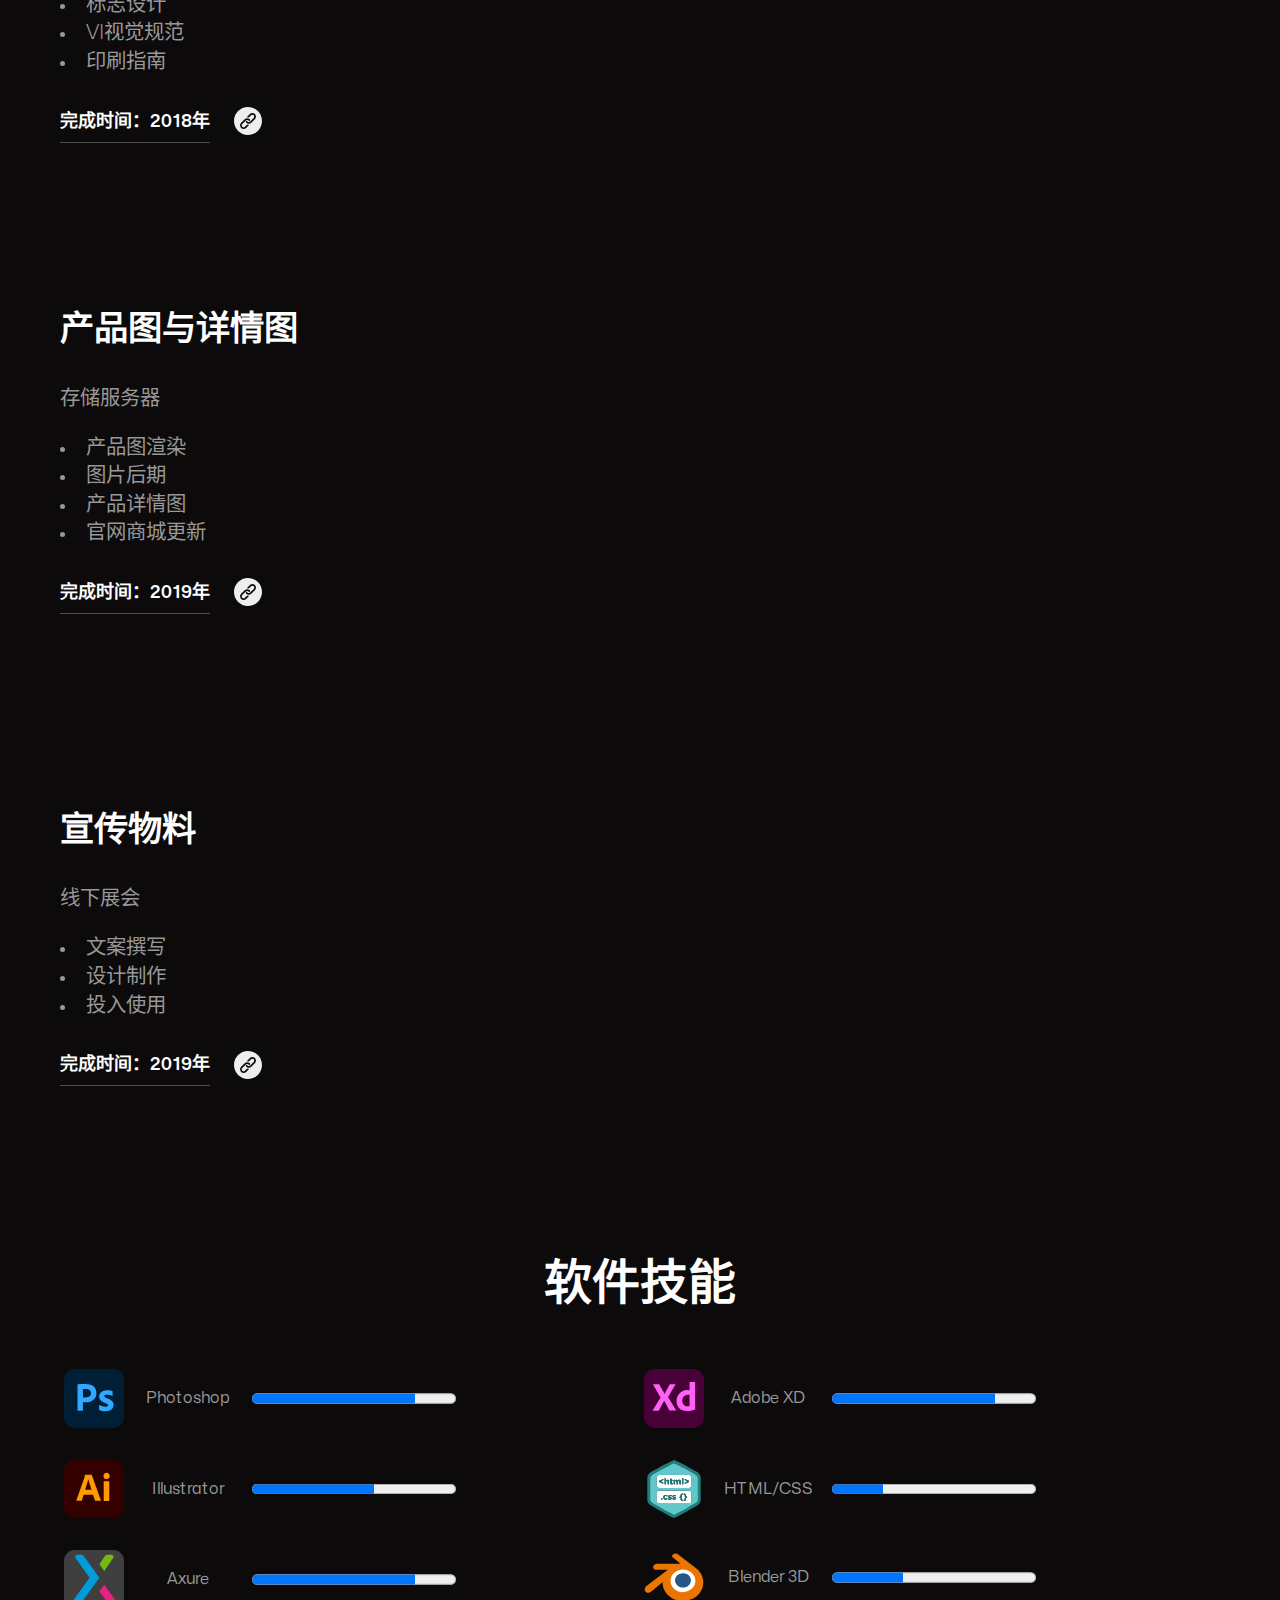
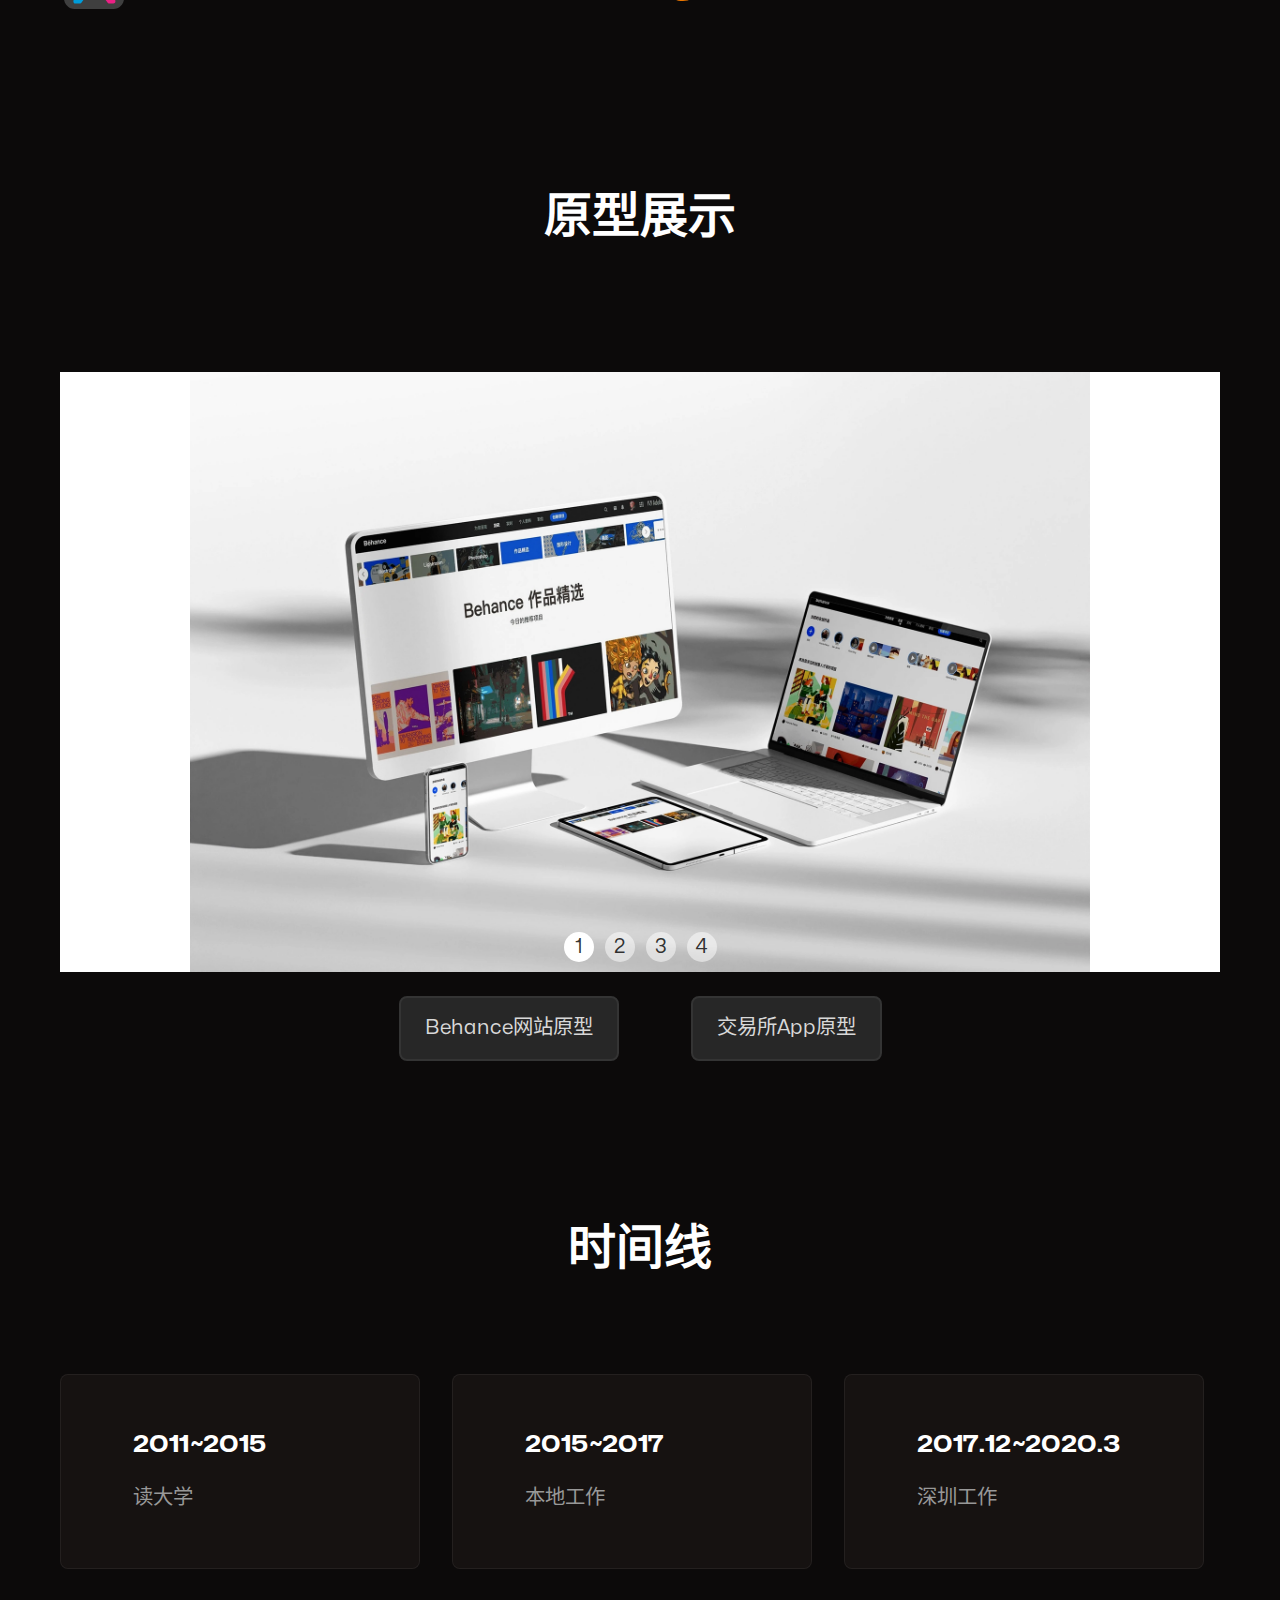
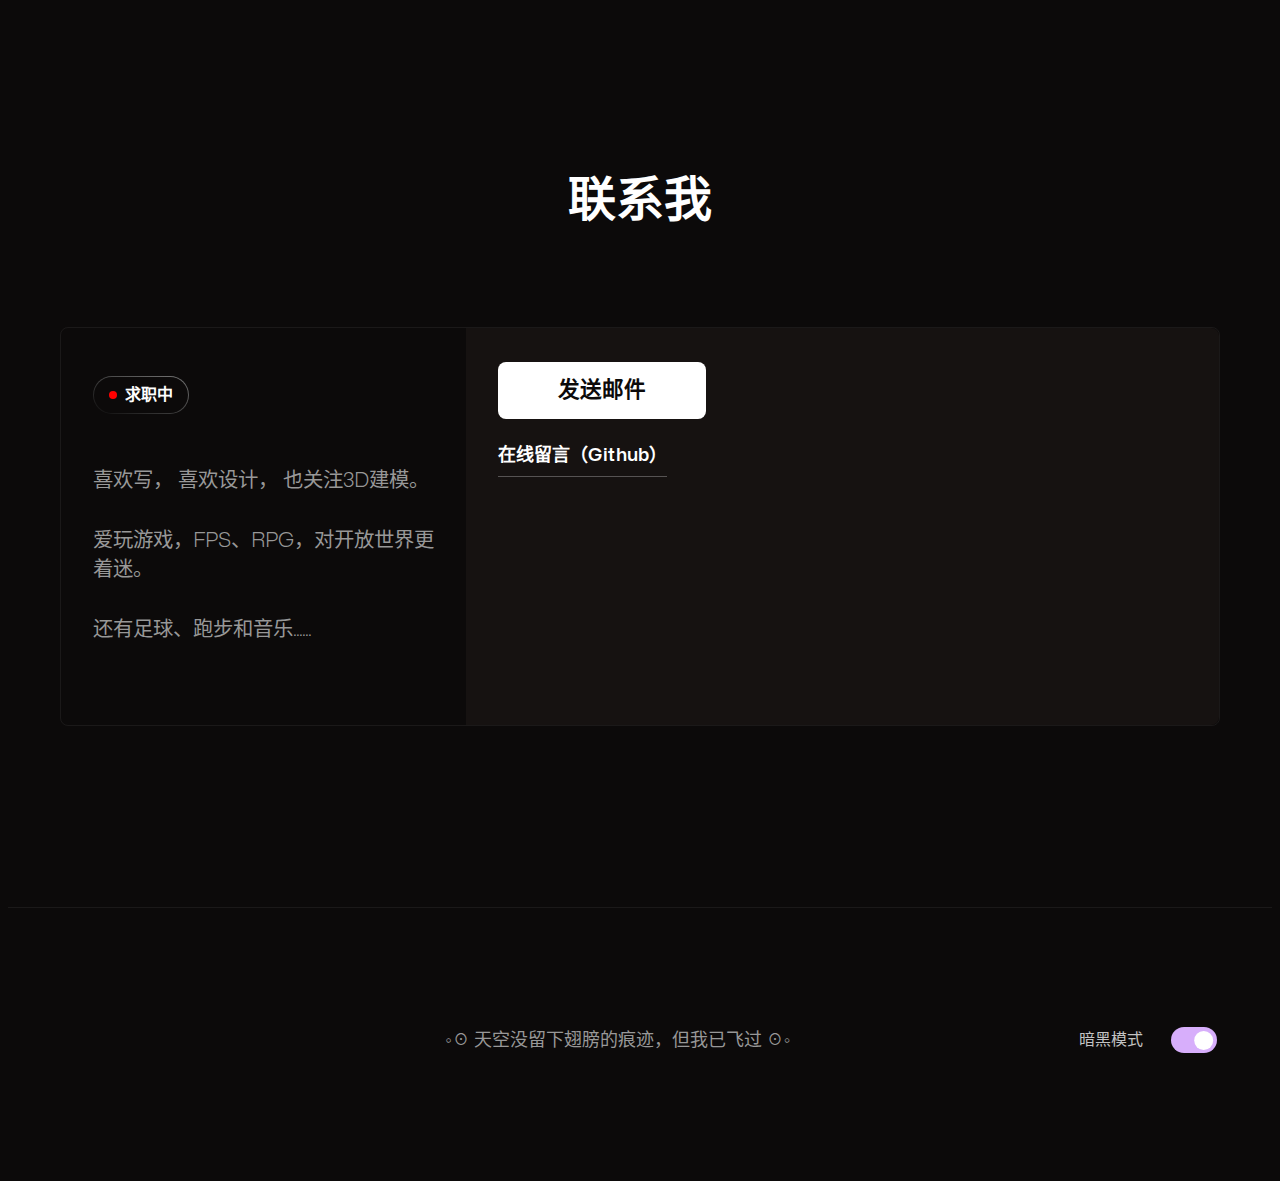
==== commit c934eabc: "v3.1" ====
--- a/index.html
+++ b/index.html
@@ -80,7 +80,7 @@
         <ol class="nav-items">
           <li class="nav-item"><a href="#">主&nbsp;页</a></li>
           <li class="nav-item"><a href="#work">设&nbsp;计</a></li>
-          <li class="nav-item"><a href="/blog.html">文&nbsp;章<sup style="font-size: 24px;"> &nbsp;博客</sup></a></li>
+          <li class="nav-item"><a href="/blog.html">文&nbsp;章<sup class="sup"> &nbsp;博客</sup></a></li>
           <li class="nav-item"><a href="#skills">技&nbsp;能</a></li>
           <li class="nav-item">
             <a href="#contact" aria-data="last-focused">联&nbsp;系</a>
@@ -673,7 +673,7 @@
             </ol>
           </nav>
           <p class="footer-text">
-            &copy; 2023 - 天空没留下翅膀的痕迹，但我已飞过 <a target="_blank" rel="noopener" href="kangkangio.github.io"></a>
+            ◦☉&nbsp;天空没留下翅膀的痕迹，但我已飞过&nbsp;☉◦ <a target="_blank" rel="noopener" href="kangkangio.github.io"></a>
           </p>
           <label class="theme-switch" for="theme-switch">
             <span>暗黑模式</span>
--- a/style.css
+++ b/style.css
@@ -1615,4 +1615,19 @@
 }
 .buttonMore > a:visited {
   text-decoration: none;
+}
+
+/*sup*/
+.sup {
+  font-size: 24px;
+}
+@media (max-width: 800px) {
+  .sup {
+    font-size: 16px;
+  }
+}
+@media (max-width: 600px) {
+  .sup {
+    font-size: 12px;
+  }
 }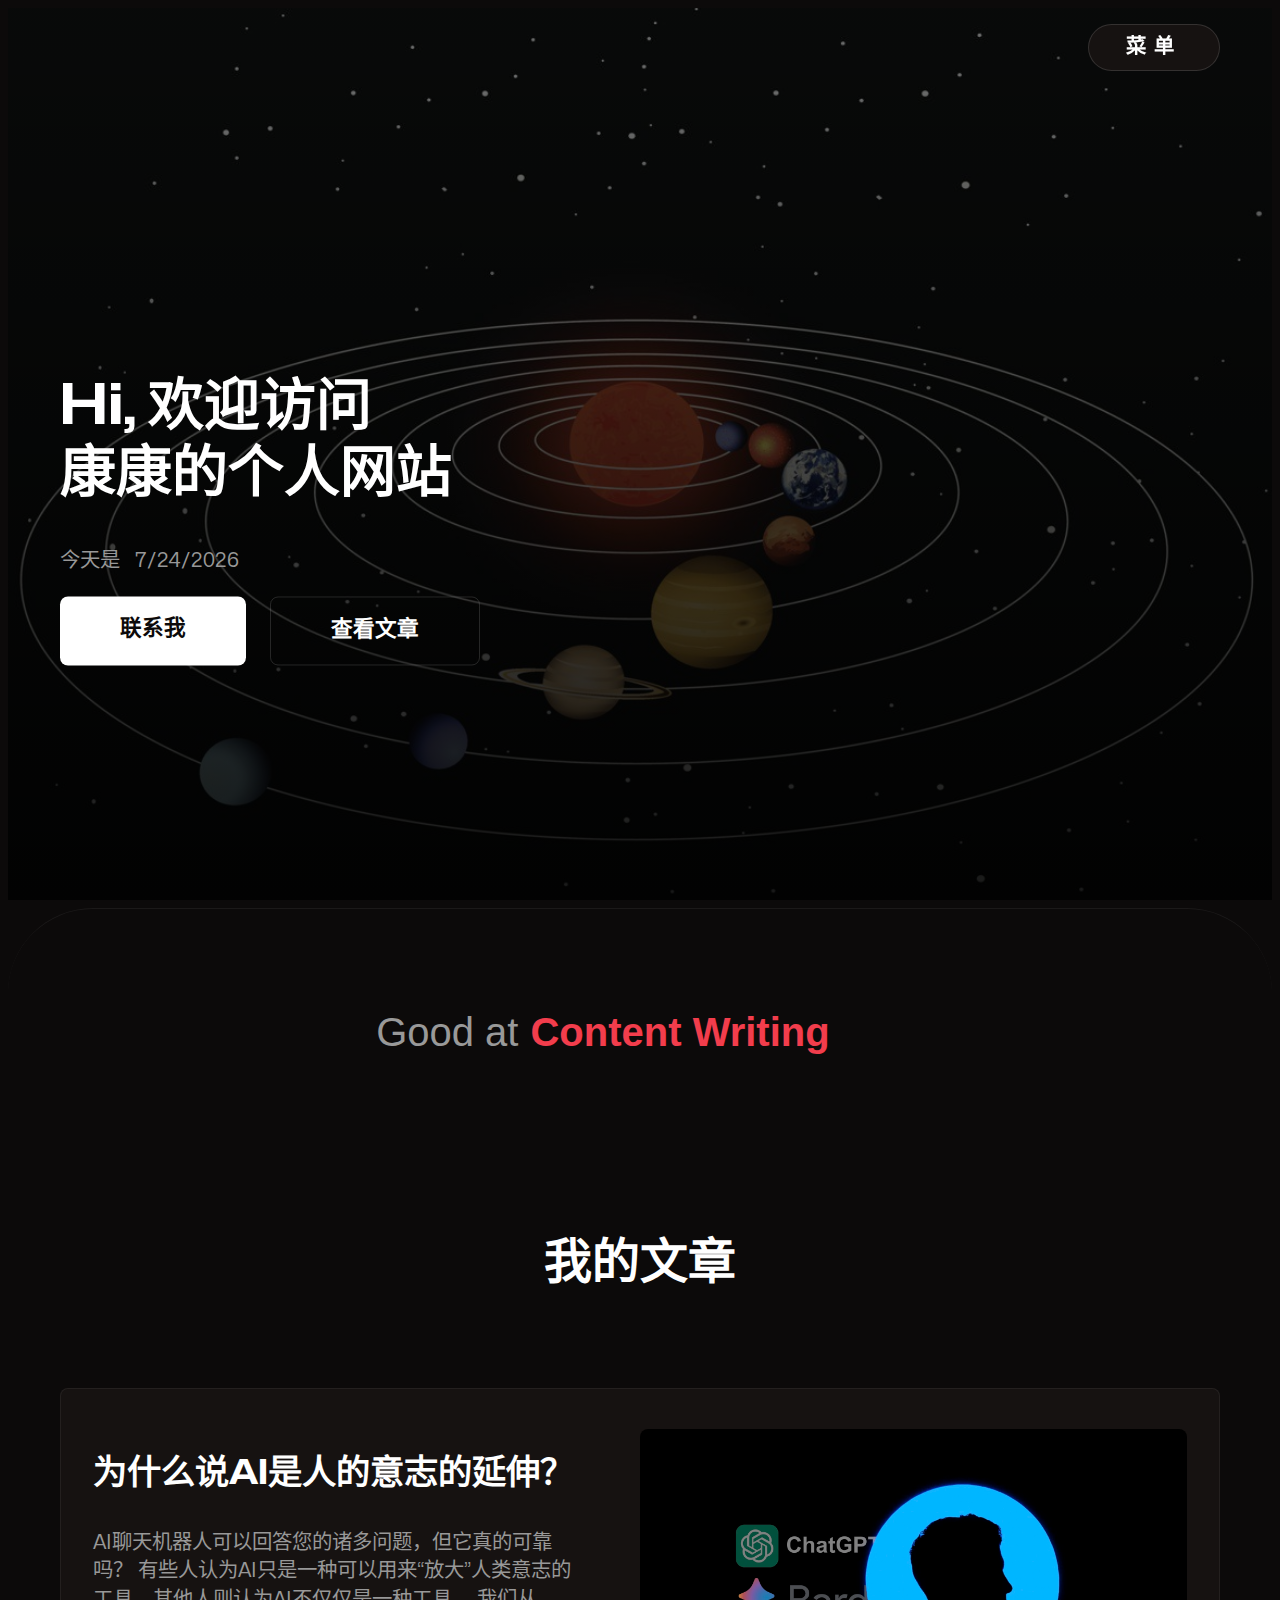
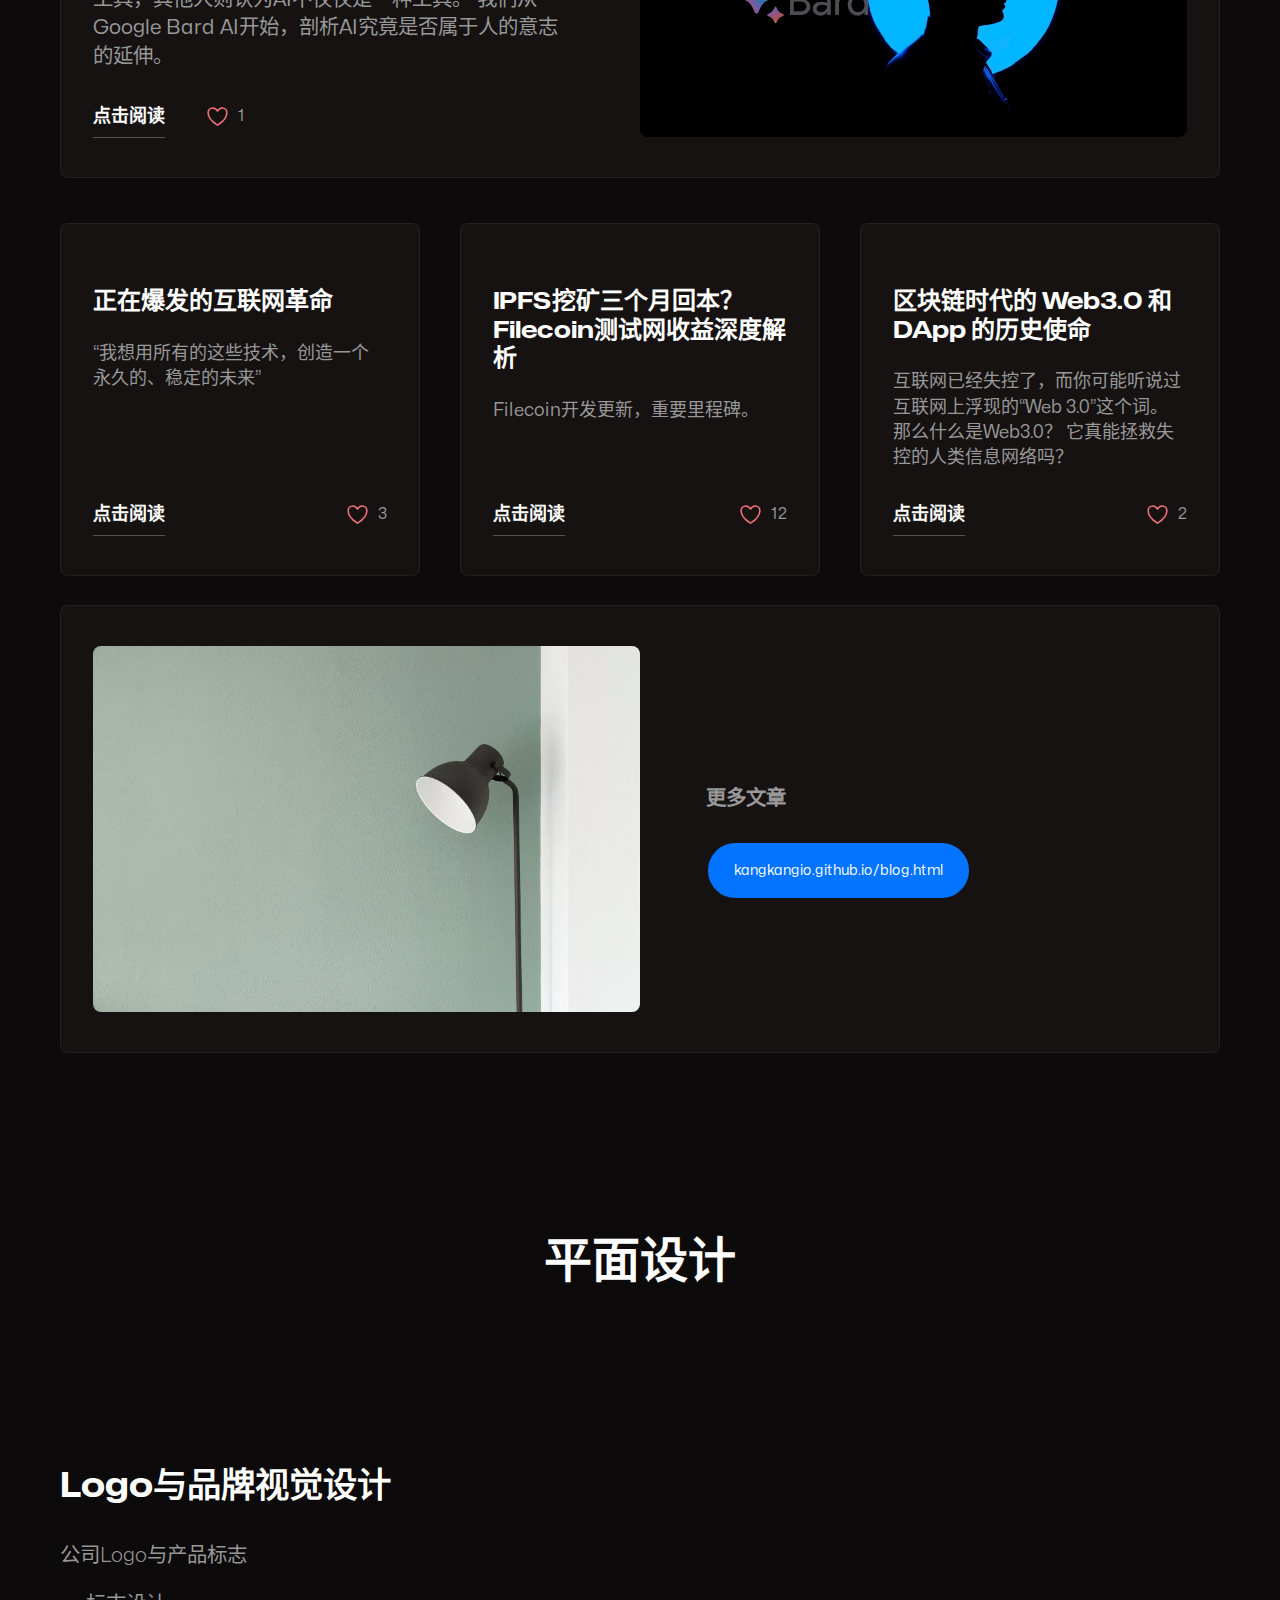
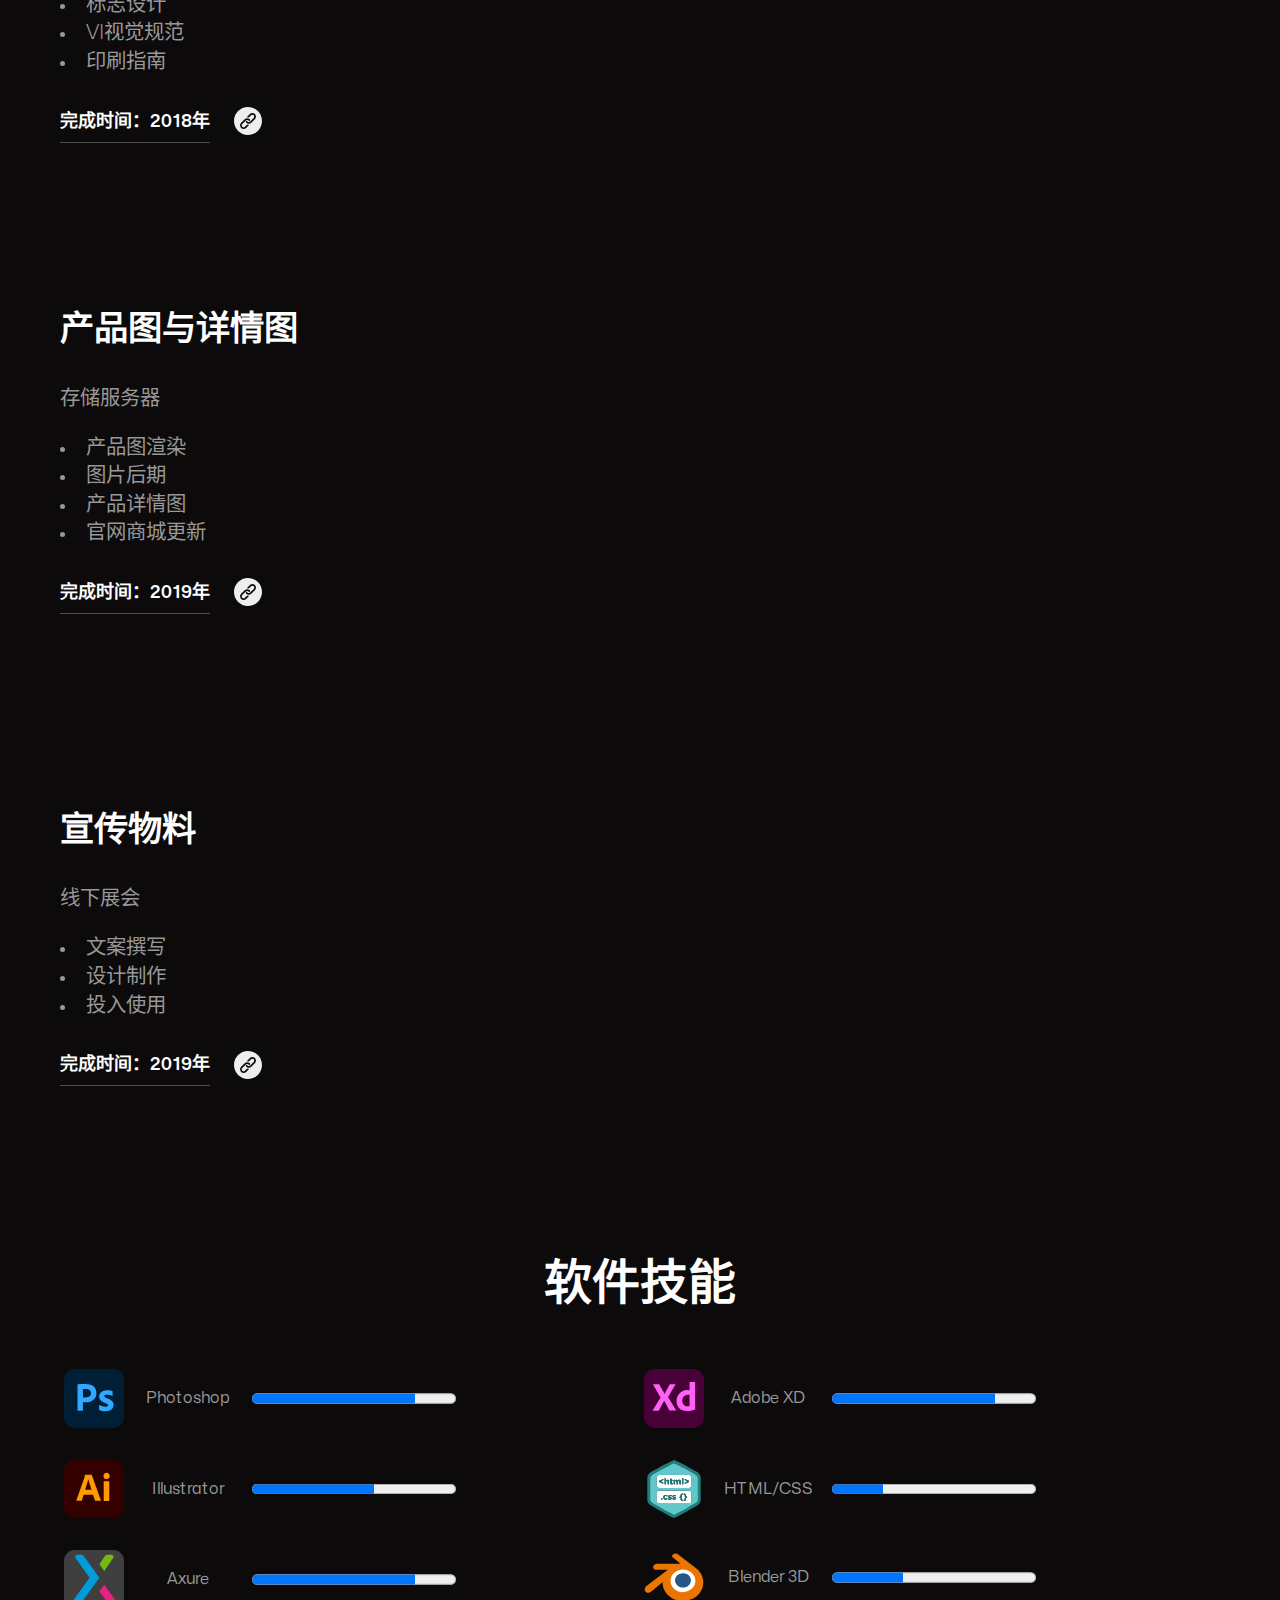
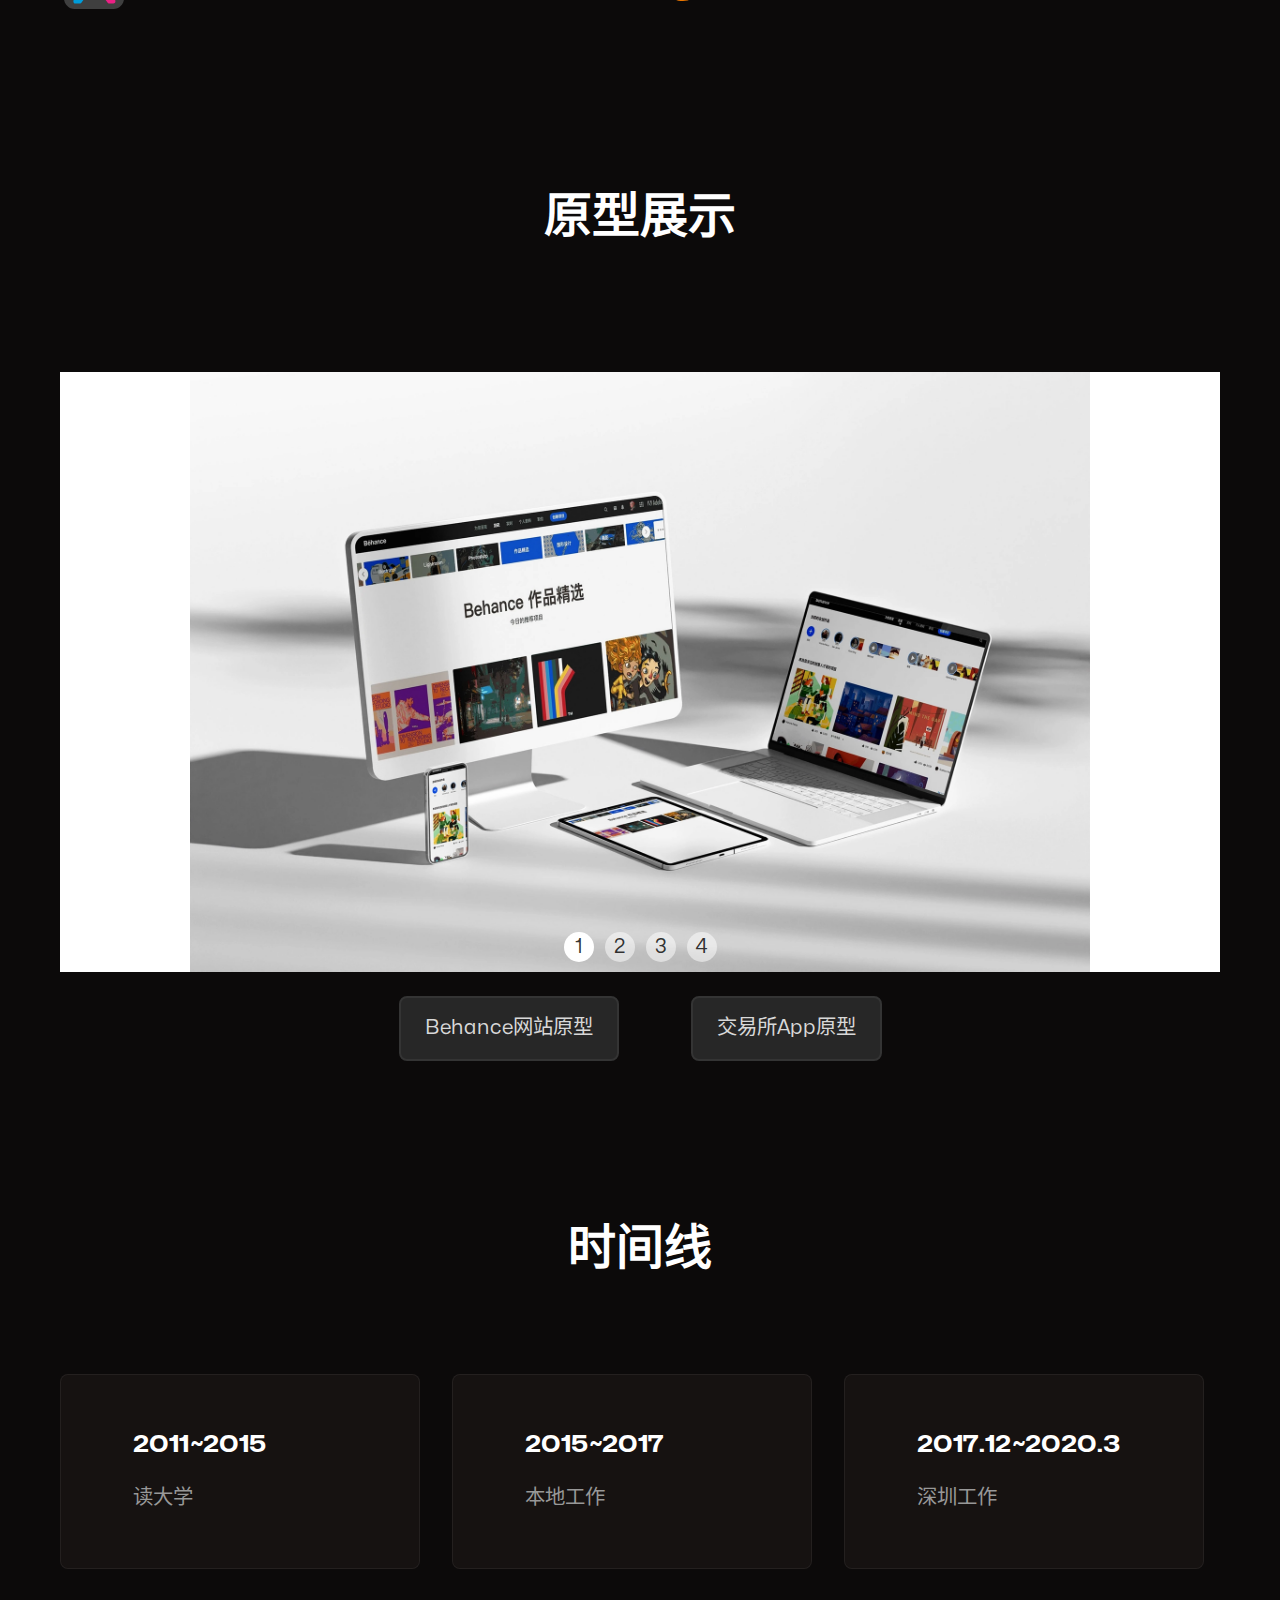
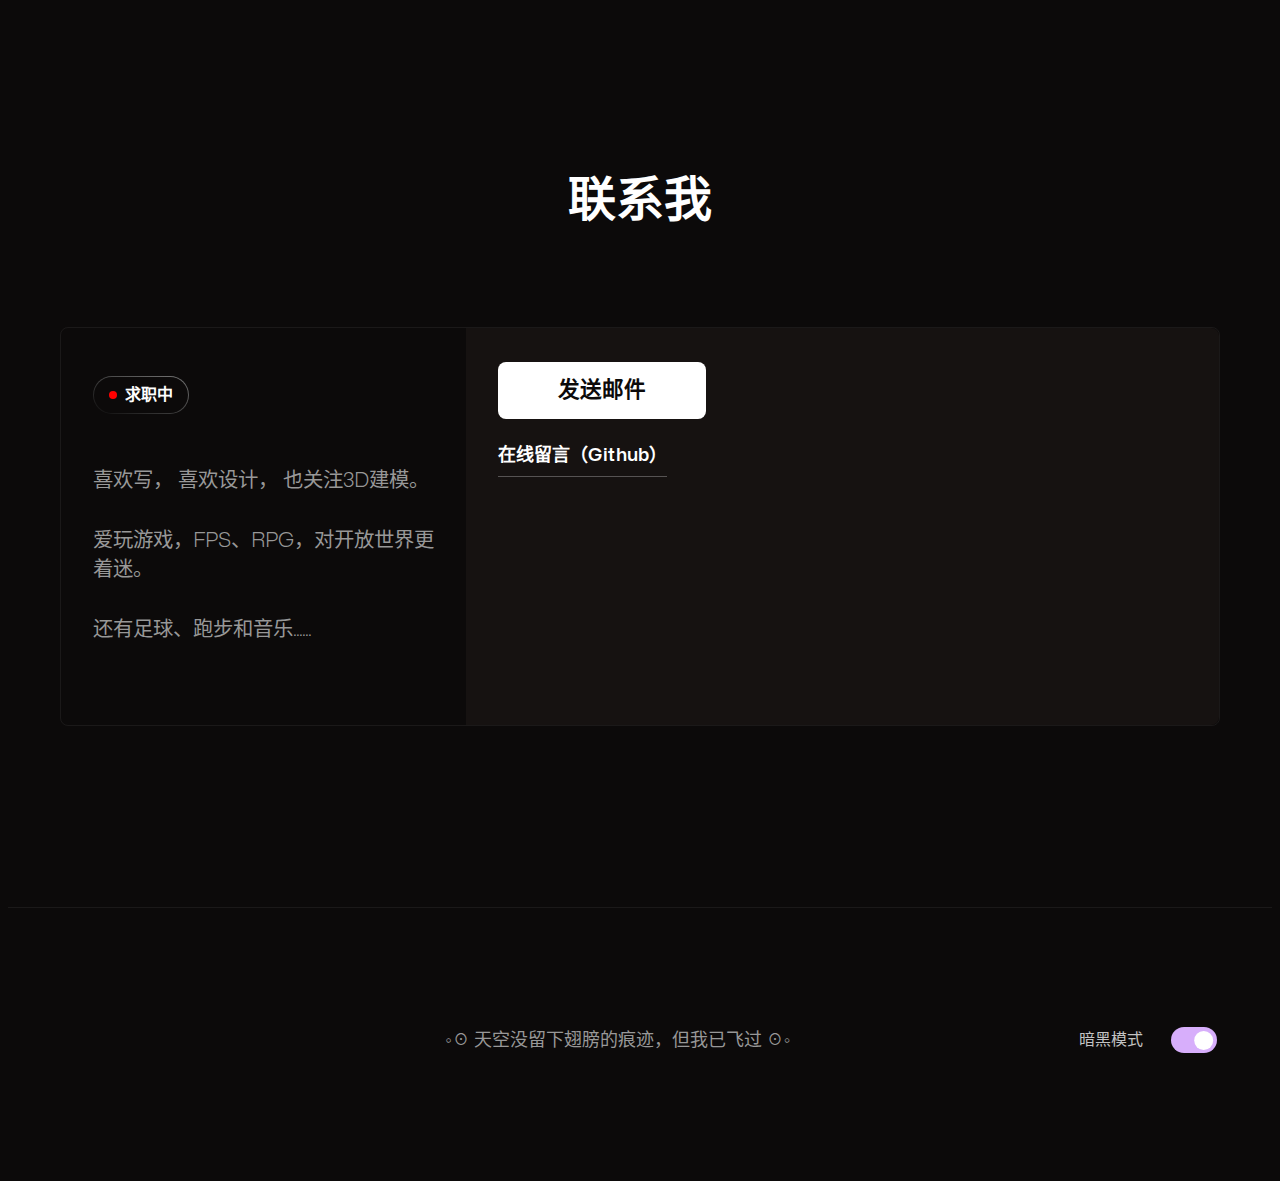
==== commit 1267ffbf: "u" ====
--- a/index.html
+++ b/index.html
@@ -78,7 +78,7 @@
       </div>
       <nav class="nav hidden">
         <ol class="nav-items">
-          <li class="nav-item"><a href="#">主&nbsp;页</a></li>
+          <li class="nav-item"><a href="#">首&nbsp;页</a></li>
           <li class="nav-item"><a href="#work">设&nbsp;计</a></li>
           <li class="nav-item"><a href="/blog.html">文&nbsp;章<sup class="sup"> &nbsp;博客</sup></a></li>
           <li class="nav-item"><a href="#skills">技&nbsp;能</a></li>
@@ -112,7 +112,7 @@
 
           <div class="header-btns">
             <a href="#contact" class="btn btn-cta">联系我</a>
-            <a href="#blog" class="btn btn-secondary">查看作品</a>
+            <a href="/blog.html" class="btn btn-secondary">查看文章</a>
           </div>
         </div>
       </div>
